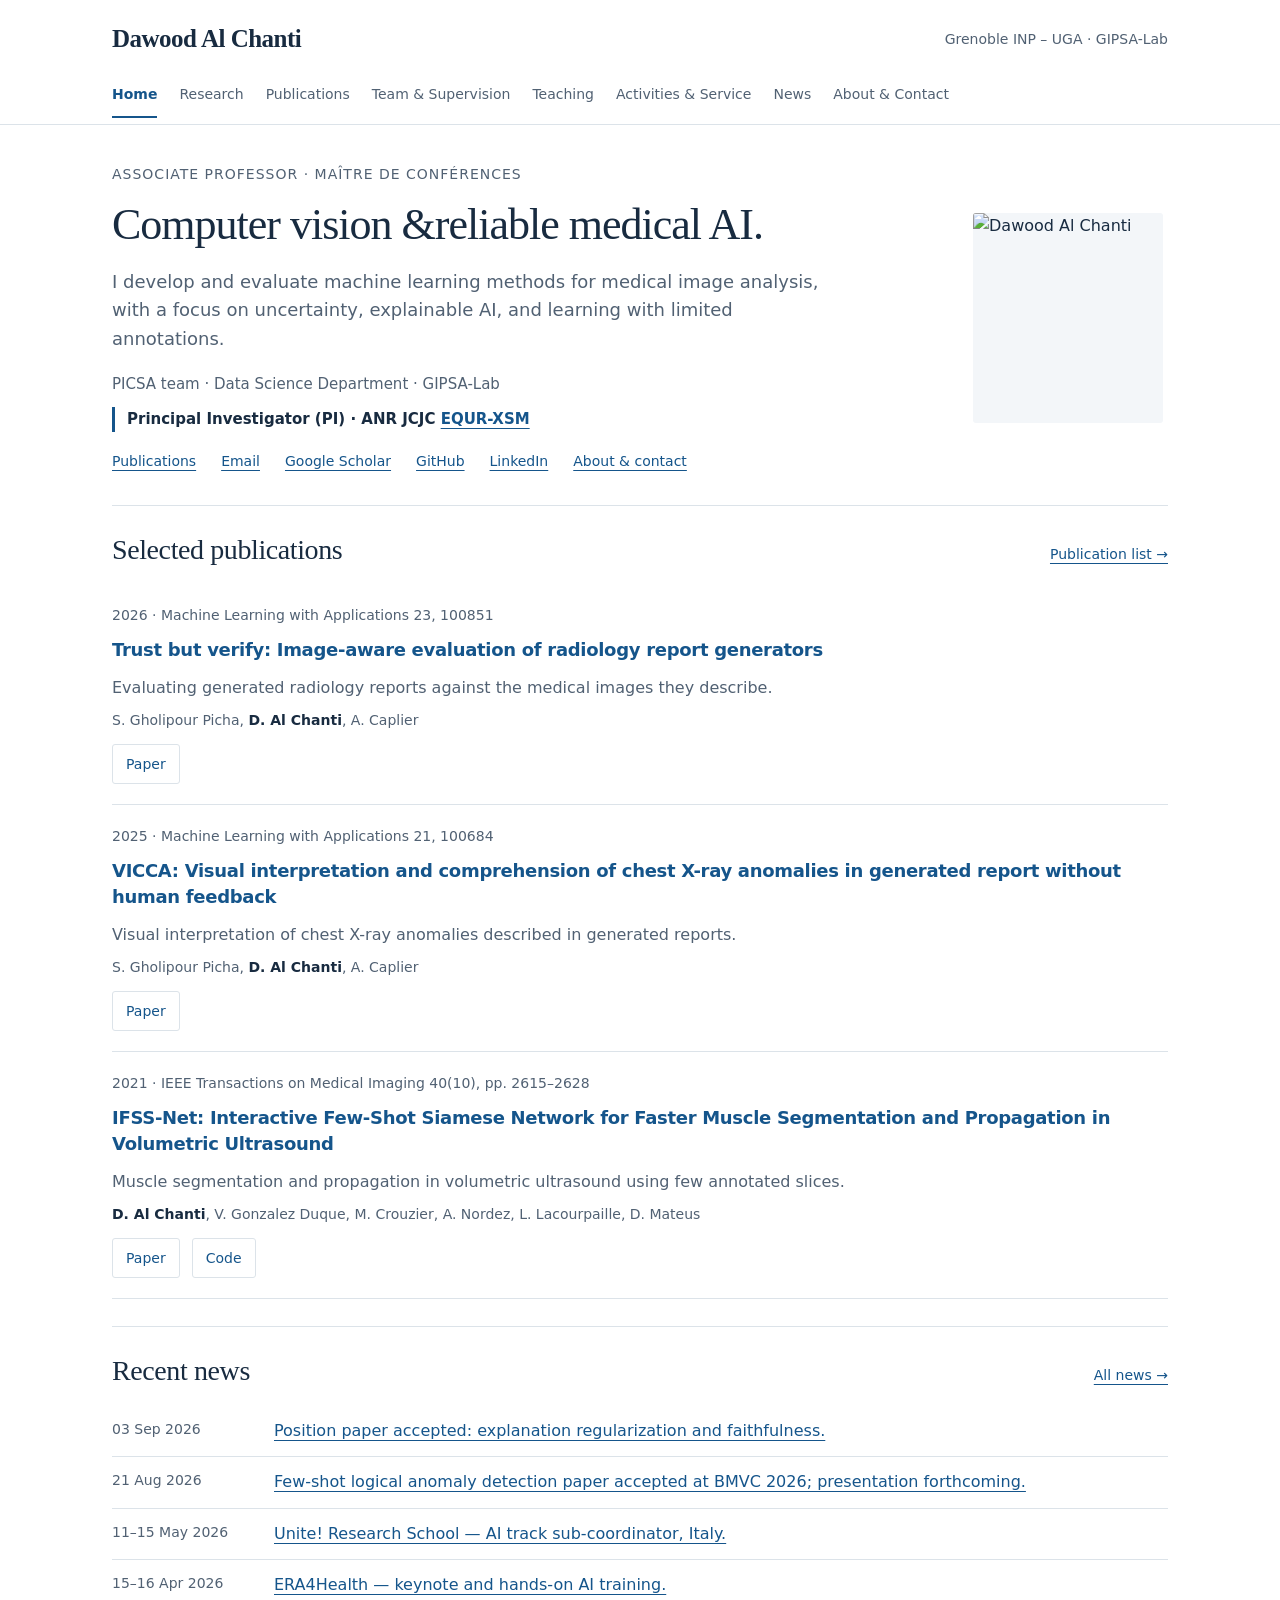
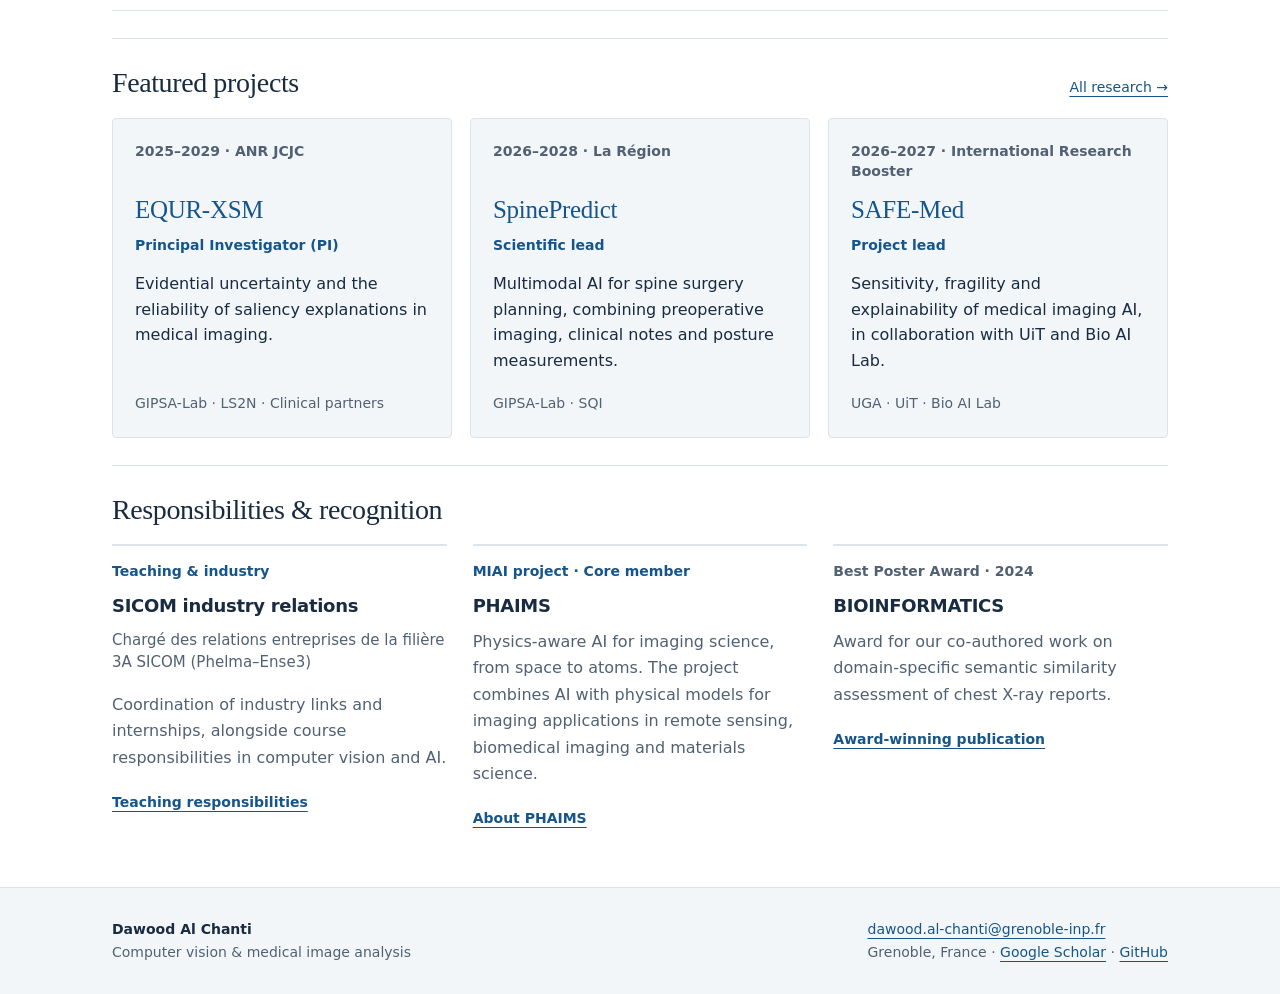
==== index.html @ a4d6b0e2 "Add LinkedIn profile link to homepage and About page" ====
<!doctype html>
<html lang="en"><head><meta charset="utf-8"><meta name="viewport" content="width=device-width,initial-scale=1"><title>Computer vision &amp; medical imaging | Dawood Al Chanti</title><meta name="description" content="Dawood Al Chanti, Associate Professor at Grenoble INP – Phelma and GIPSA-Lab. Research in medical imaging, uncertainty quantification and explainable AI."><meta name="theme-color" content="#122439"><link rel="stylesheet" href="assets/style.css?v=20260922-1"><script type="application/ld+json">{"@context": "https://schema.org", "@type": "Person", "name": "Dawood Al Chanti", "jobTitle": "Associate Professor", "affiliation": {"@type": "Organization", "name": "Grenoble INP \u2013 Phelma / GIPSA-Lab"}, "sameAs": ["https://scholar.google.fr/citations?user=osXo54QAAAAJ&hl=en", "https://github.com/DawoodChanti", "https://www.linkedin.com/in/dawood-a-1231b355"]}</script><link rel="canonical" href="https://dawoodchanti.github.io/"></head><body><a class="skip" href="#main">Skip to content</a><header><div class="wrap mast"><a class="brand" href="index.html">Dawood Al Chanti</a><span class="affiliation">Grenoble INP – UGA · GIPSA-Lab</span></div><nav class="wrap main-nav" aria-label="Main navigation"><a href="index.html" aria-current="page">Home</a><a href="research.html">Research</a><a href="publications.html">Publications</a><a href="people.html">Team &amp; Supervision</a><a href="teaching.html">Teaching</a><a href="service.html">Activities &amp; Service</a><a href="news.html">News</a><a href="about.html">About &amp; Contact</a></nav></header><main tabindex="-1" id="main" class="wrap"><section class="hero"><div><p class="eyebrow">Associate Professor · Maître de conférences</p><h1>Computer vision &amp;<br>reliable medical AI.</h1><p class="lead">I develop and evaluate machine learning methods for medical image analysis, with a focus on uncertainty, explainable AI, and learning with limited annotations.</p><p class="hero-affiliation">PICSA team · Data Science Department · GIPSA-Lab<br><strong>Principal Investigator (PI) · ANR JCJC <a href="https://dawoodchanti.github.io/anr-jcjc-equr-xsm/index.html">EQUR-XSM</a></strong></p><div class="links"><a href="publications.html">Publications</a><a href="mailto:dawood.al-chanti@grenoble-inp.fr">Email</a><a href="https://scholar.google.fr/citations?user=osXo54QAAAAJ&amp;hl=en">Google Scholar</a><a href="https://github.com/DawoodChanti">GitHub</a><a href="https://www.linkedin.com/in/dawood-a-1231b355">LinkedIn</a><a href="about.html">About &amp; contact</a></div></div><img class="portrait" src="assets/portrait.jpg" alt="Dawood Al Chanti" width="210" height="250"></section><section class="section" id="selected-publications"><div class="section-head"><h2>Selected publications</h2><a href="publications.html">Publication list →</a></div><article class="publication"><span class="pub-meta">2026 · Machine Learning with Applications 23, 100851</span><h3><a href="https://doi.org/10.1016/j.mlwa.2026.100851">Trust but verify: Image-aware evaluation of radiology report generators</a></h3><p class="contribution">Evaluating generated radiology reports against the medical images they describe.</p><p class="meta">S. Gholipour Picha, <strong>D. Al Chanti</strong>, A. Caplier</p><div class="pub-links"><a href="https://doi.org/10.1016/j.mlwa.2026.100851" aria-label="Read Trust but verify: Image-aware evaluation of radiology report generators">Paper</a></div></article><article class="publication"><span class="pub-meta">2025 · Machine Learning with Applications 21, 100684</span><h3><a href="https://doi.org/10.1016/j.mlwa.2025.100684">VICCA: Visual interpretation and comprehension of chest X-ray anomalies in generated report without human feedback</a></h3><p class="contribution">Visual interpretation of chest X-ray anomalies described in generated reports.</p><p class="meta">S. Gholipour Picha, <strong>D. Al Chanti</strong>, A. Caplier</p><div class="pub-links"><a href="https://doi.org/10.1016/j.mlwa.2025.100684" aria-label="Read VICCA: Visual interpretation and comprehension of chest X-ray anomalies in generated report without human feedback">Paper</a></div></article><article class="publication"><span class="pub-meta">2021 · IEEE Transactions on Medical Imaging 40(10), pp. 2615–2628</span><h3><a href="https://doi.org/10.1109/TMI.2021.3058303">IFSS-Net: Interactive Few-Shot Siamese Network for Faster Muscle Segmentation and Propagation in Volumetric Ultrasound</a></h3><p class="contribution">Muscle segmentation and propagation in volumetric ultrasound using few annotated slices.</p><p class="meta"><strong>D. Al Chanti</strong>, V. Gonzalez Duque, M. Crouzier, A. Nordez, L. Lacourpaille, D. Mateus</p><div class="pub-links"><a href="https://doi.org/10.1109/TMI.2021.3058303" aria-label="Read IFSS-Net: Interactive Few-Shot Siamese Network for Faster Muscle Segmentation and Propagation in Volumetric Ultrasound">Paper</a><a href="https://github.com/DawoodChanti/IFSS-Net">Code</a></div></article></section><section class="section" id="news"><div class="section-head"><h2>Recent news</h2><a href="news.html">All news →</a></div><article class="news-row"><time datetime="2026-09-03">03 Sep 2026</time><div><p><a href="news.html">Position paper accepted: explanation regularization and faithfulness.</a></p></div></article><article class="news-row"><time datetime="2026-08-21">21 Aug 2026</time><div><p><a href="news.html#bmvc-2026">Few-shot logical anomaly detection paper accepted at BMVC 2026; presentation forthcoming.</a></p></div></article><article class="news-row"><time datetime="2026-05-11">11–15 May 2026</time><div><p><a href="news.html">Unite! Research School — AI track sub-coordinator, Italy.</a></p></div></article><article class="news-row"><time datetime="2026-04-15">15–16 Apr 2026</time><div><p><a href="news.html">ERA4Health — keynote and hands-on AI training.</a></p></div></article></section><section class="section" id="projects"><div class="section-head"><h2>Featured projects</h2><a href="research.html">All research →</a></div><div class="grid"><article class="card"><span class="tag">2025–2029 · ANR JCJC</span><h3><a href="https://dawoodchanti.github.io/anr-jcjc-equr-xsm/index.html">EQUR-XSM</a></h3><span class="role-label">Principal Investigator (PI)</span><p>Evidential uncertainty and the reliability of saliency explanations in medical imaging.</p><div class="meta">GIPSA-Lab · LS2N · Clinical partners</div></article><article class="card"><span class="tag">2026–2028 · La Région</span><h3><a href="research.html#spinepredict">SpinePredict</a></h3><span class="role-label">Scientific lead</span><p>Multimodal AI for spine surgery planning, combining preoperative imaging, clinical notes and posture measurements.</p><div class="meta">GIPSA-Lab · SQI</div></article><article class="card"><span class="tag">2026–2027 · International Research Booster</span><h3><a href="research.html#safe-med">SAFE-Med</a></h3><span class="role-label">Project lead</span><p>Sensitivity, fragility and explainability of medical imaging AI, in collaboration with UiT and Bio AI Lab.</p><div class="meta">UGA · UiT · Bio AI Lab</div></article></div></section><section class="section" id="highlights"><div class="section-head"><h2>Responsibilities &amp; recognition</h2></div><div class="highlights"><article><span class="tag">Teaching &amp; industry</span><h3>SICOM industry relations</h3><p lang="fr">Chargé des relations entreprises de la filière 3A SICOM (Phelma–Ense3)</p><p>Coordination of industry links and internships, alongside course responsibilities in computer vision and AI.</p><a href="teaching.html#responsibilities">Teaching responsibilities</a></article><article><span class="tag">MIAI project · Core member</span><h3>PHAIMS</h3><p>Physics-aware AI for imaging science, from space to atoms. The project combines AI with physical models for imaging applications in remote sensing, biomedical imaging and materials science.</p><a href="research.html#phaims">About PHAIMS</a></article><article class="recognition"><span class="tag">Best Poster Award · 2024</span><h3>BIOINFORMATICS</h3><p>Award for our co-authored work on domain-specific semantic similarity assessment of chest X-ray reports.</p><a href="publications.html#year-2024">Award-winning publication</a></article></div></section></main><footer><div class="wrap footer-inner"><div><strong>Dawood Al Chanti</strong><br>Computer vision &amp; medical image analysis</div><div><a href="mailto:dawood.al-chanti@grenoble-inp.fr">dawood.al-chanti@grenoble-inp.fr</a><br>Grenoble, France · <a href="https://scholar.google.fr/citations?user=osXo54QAAAAJ&amp;hl=en">Google Scholar</a> · <a href="https://github.com/DawoodChanti">GitHub</a></div></div></footer></body></html>
---- assets/style.css ----
:root{--ink:#122439;--muted:#526276;--accent:#075eab;--line:#dce3eb;--paper:#fff;--wash:#f3f6fa}*{box-sizing:border-box}html{scroll-behavior:smooth}body{margin:0;background:var(--paper);color:var(--ink);font:17px/1.65 system-ui,-apple-system,BlinkMacSystemFont,'Segoe UI',sans-serif}a{color:var(--accent);text-underline-offset:4px}a:hover{color:#003968}a:focus-visible,summary:focus-visible{outline:3px solid #e7a72c;outline-offset:5px}.skip{position:absolute;left:1rem;top:-100px;background:#fff;padding:1rem;z-index:20}.skip:focus{top:0}.wrap{max-width:1160px;margin:auto;padding:0 32px}header{border-bottom:1px solid var(--line)}.mast{padding-top:23px;padding-bottom:18px;display:flex;align-items:center;justify-content:space-between;gap:20px}.brand{color:var(--ink);text-decoration:none;font-size:20px;font-weight:750;letter-spacing:-.5px}.affiliation{font-size:14px;color:var(--muted)}nav{display:flex;flex-wrap:wrap;gap:4px 25px;padding-bottom:14px}nav a{font-size:15px;color:var(--muted);text-decoration:none;padding:6px 0;border-bottom:2px solid transparent}nav a[aria-current=page]{color:var(--accent);border-color:var(--accent);font-weight:650}main{min-height:70vh}.hero{padding:62px 0 50px;display:grid;grid-template-columns:1fr 220px;gap:60px;align-items:center}.eyebrow{font-size:13px;letter-spacing:1.7px;text-transform:uppercase;color:var(--accent);font-weight:750;margin:0 0 13px}h1,h2,h3{line-height:1.2}h1{font-size:clamp(36px,5vw,58px);letter-spacing:-2px;margin:0 0 22px;font-weight:650}h2{font-size:29px;letter-spacing:-.7px;margin:0 0 24px}h3{font-size:21px;letter-spacing:-.3px;margin:0 0 12px}p{margin:0 0 18px}.lead{font-size:20px;line-height:1.6;max-width:760px;color:var(--muted)}.portrait{width:210px;height:250px;object-fit:cover;object-position:center;border-radius:3px;background:var(--wash)}.links{display:flex;flex-wrap:wrap;gap:12px 25px;margin-top:25px}.links a{font-size:15px;font-weight:650}.section{padding:40px 0;border-top:1px solid var(--line)}.section-head{display:flex;justify-content:space-between;align-items:baseline;gap:24px}.section-head>a{font-size:15px;white-space:nowrap}.grid{display:grid;grid-template-columns:repeat(3,minmax(0,1fr));gap:22px}.card{border:1px solid var(--line);border-top:3px solid var(--accent);padding:25px;background:var(--paper)}.card p{color:var(--muted);font-size:16px}.meta{color:var(--muted);font-size:14px}.tag{font-size:12px;text-transform:uppercase;letter-spacing:.7px;color:var(--accent);font-weight:700;display:block;margin-bottom:12px}.news-row{display:grid;grid-template-columns:140px 1fr;gap:25px;padding:20px 0;border-bottom:1px solid var(--line)}.news-row time{font-size:14px;color:var(--muted)}.news-row p{margin:0}.page-head{padding:50px 0 32px;max-width:830px}.page-head h1{font-size:46px}.publication{padding:23px 0;border-bottom:1px solid var(--line);max-width:900px}.publication h3{font-size:20px;line-height:1.4}.publication p{margin:8px 0}.pub-links{display:flex;gap:22px;font-size:14px}.two-col{display:grid;grid-template-columns:1.4fr 1fr;gap:50px}.stack article{padding:22px 0;border-bottom:1px solid var(--line)}.stack article p:last-child{margin:0}.list-clean{padding-left:20px}.list-clean li{margin:10px 0}details{border-bottom:1px solid var(--line);padding:19px 0}summary{cursor:pointer;font-size:20px;font-weight:650}details>div{padding-top:20px}.note{padding:18px 22px;background:var(--wash);border-left:3px solid var(--accent);font-size:15px}.course{display:grid;grid-template-columns:1fr 160px;gap:24px;border-bottom:1px solid var(--line);padding:22px 0}.course h3{font-size:19px}.course p{margin:0}.course .meta{text-align:right}.soft{background:var(--wash)}footer{margin-top:55px;padding:30px 0;background:var(--ink);color:#d4dfeb;font-size:14px}footer a{color:#fff}.footer-inner{display:flex;justify-content:space-between;gap:25px}.archive-label{margin-top:35px;color:var(--muted)}@media(max-width:760px){.wrap{padding:0 21px}.mast{align-items:flex-start;flex-direction:column;gap:2px;padding-top:18px}.hero{padding-top:35px;grid-template-columns:1fr;gap:22px}.hero .portrait{width:120px;height:145px;grid-row:1}.grid,.two-col{grid-template-columns:1fr}.hero h1{letter-spacing:-1.2px}.page-head h1{font-size:37px}.section-head{align-items:flex-start}.news-row{grid-template-columns:1fr;gap:5px}.course{grid-template-columns:1fr;gap:8px}.course .meta{text-align:left}.footer-inner{flex-direction:column}nav{gap:2px 18px}h2{font-size:26px}}@media(prefers-reduced-motion:reduce){html{scroll-behavior:auto}}@media print{nav,.skip,footer{display:none}body{font-size:11pt}.hero{padding:20px 0}a{color:inherit}.card{break-inside:avoid}}

/* Readability and content hierarchy review, September 2026. */
.hero{padding:36px 0 32px;gap:42px;grid-template-columns:minmax(0,1fr) 195px}
.hero h1{font-size:clamp(32px,3.6vw,46px);letter-spacing:-1.25px;line-height:1.13;margin-bottom:18px}
.hero .lead{font-size:19px;max-width:735px}.hero-affiliation{font-size:15px;color:var(--muted)}
.portrait{width:190px;height:210px;object-fit:cover}.hero .links{margin-top:18px}
.page-head{padding:36px 0 25px}.page-head h1{font-size:clamp(32px,4vw,42px);letter-spacing:-1px}
.section{padding:32px 0}.section-head{flex-wrap:wrap;gap:8px 20px}.section-head h2{margin-bottom:20px}
.main-nav a{min-height:44px;display:inline-flex;align-items:center}.main-nav{gap:0 24px;padding-bottom:6px}
.tag{font-size:14px;letter-spacing:.45px;line-height:1.45}.role-label{display:block;font-size:14px;color:var(--muted);font-weight:600;margin:-4px 0 14px}
.card{padding:22px}.card h3{font-size:23px}.card p{line-height:1.6}.card .meta{font-size:14px}
.highlights{display:grid;grid-template-columns:repeat(3,minmax(0,1fr));gap:26px}
.highlights article{padding:4px 0 4px 18px;border-left:3px solid var(--line)}.highlights h3{font-size:19px;line-height:1.3}
.highlights p{font-size:16px;color:var(--muted)}.highlights a{font-size:15px;font-weight:650}.highlights .recognition{border-color:#9a6200}.recognition .tag{color:#805000}
.pub-meta{display:block;font-size:14px;line-height:1.6;color:var(--muted);margin-bottom:10px}
.award-label,.status-label{display:inline-block;background:#eef4fb;color:#174f85;font-size:14px;line-height:1.5;padding:4px 9px;margin-bottom:12px}
.award-label{background:#fff4dd;color:#704700}.publication h3{font-size:20px;line-height:1.45}.publication{padding:21px 0}
.page-nav{display:flex;flex-wrap:wrap;gap:4px 20px;padding:12px 0 18px;align-items:center}
.page-nav span{font-size:14px;color:var(--muted)}.page-nav a{font-size:15px;min-height:40px;display:inline-flex;align-items:center}
.page-nav a:hover,.page-nav a:focus{border-bottom-color:var(--accent)}
.news-row{padding:17px 0;gap:22px}.news-row .tag{margin-bottom:6px}.news-row p{line-height:1.65}
section[id],article[id]{scroll-margin-top:24px}main:focus{outline:none}
.summary,summary{min-height:44px}details{padding:14px 0}summary{font-size:18px;padding:6px 0}
p,a,h1,h2,h3,li{overflow-wrap:break-word}.grid>*,.two-col>*,.hero>*,.highlights>*{min-width:0}
@media(max-width:850px){.highlights{grid-template-columns:1fr;gap:20px}.grid{gap:14px}.card{padding:17px}}
@media(max-width:760px){.hero{grid-template-columns:1fr 110px;gap:20px;padding-top:28px}.hero .portrait{width:110px;height:125px;grid-row:auto;align-self:start}.hero h1{font-size:32px}.hero .lead{font-size:18px}.grid,.two-col{grid-template-columns:1fr}.main-nav{gap:0 18px}.main-nav a{font-size:15px}.page-head{padding-top:28px}.section{padding:27px 0}.section-head>a{white-space:normal}.news-row{grid-template-columns:1fr;gap:5px}.card .tag{font-size:14px}.course{gap:8px}.portrait{width:150px;height:165px}.footer-inner a{overflow-wrap:anywhere}}
@media(max-width:450px){.hero{grid-template-columns:1fr}.hero .portrait{grid-row:1;width:95px;height:105px}.wrap{padding-left:18px;padding-right:18px}.hero h1{font-size:32px}.main-nav{gap:0 16px}.main-nav a{font-size:14px}.page-nav{gap:0 16px}.section-head h2{margin-bottom:14px}h2{font-size:25px}}

/* Consistent project alignment and compact academic activity headings. */
.card>.tag{min-height:2.9em}.pub-links{flex-wrap:wrap}.news-row h3{font-size:18px;line-height:1.4;margin:0 0 8px}.contribution{color:var(--muted);font-size:16px}.highlights [lang=fr]{font-size:15px;line-height:1.5} @media(max-width:760px){.card>.tag{min-height:0}}


/* Approved academic preview: light appearance, September 2026. */
:root{color-scheme:light;--ink:#182b40;--muted:#516173;--accent:#15558b;--line:#dce3e9;--paper:#fff;--wash:#f3f6f9}
body{font-size:16px;background:#fff;color:var(--ink)}
.wrap{max-width:1120px}.brand{font:600 25px/1.3 Georgia,serif;letter-spacing:-.5px}
h1,h2{font-family:Georgia,serif;font-weight:500}.hero h1{font-size:clamp(32px,4vw,44px);line-height:1.16;letter-spacing:-1px}.hero h1 br{display:none}
h2{font-size:28px;letter-spacing:-.4px}.hero .lead{font-size:18px}.eyebrow{color:var(--muted);font-size:14px;font-weight:500;letter-spacing:1px}
.hero-affiliation strong{display:inline-block;margin-top:10px;border-left:3px solid var(--accent);padding-left:12px;color:var(--ink)}
.hero{padding:38px 0 32px}.hero .links a{font-size:14px;font-weight:500}.main-nav a{font-size:14px}.main-nav{gap:0 22px}
.section{padding:27px 0}.section-head h2{margin-bottom:18px}.section-head>a{font-size:14px}
.grid{gap:18px}.card{background:var(--wash);border:1px solid var(--line);border-radius:4px;padding:22px;display:flex;flex-direction:column}
.card h3{font:500 25px/1.3 Georgia,serif}.card h3 a{text-decoration:none}.card h3 a:hover{text-decoration:underline}.card p{flex:1;color:var(--ink);font-size:16px}.card .tag{font-size:14px;text-transform:none;letter-spacing:0;color:var(--muted)}.card .role-label{color:var(--accent);font-size:14px}
.publication{max-width:none;padding:20px 0}.publication h3{font-size:18px}.publication h3 a{text-decoration:none}.publication h3 a:hover{text-decoration:underline}.publication .meta strong{color:var(--ink)}
.pub-links{gap:8px 12px;margin-top:12px}.pub-links a{display:inline-flex;align-items:center;min-height:40px;padding:4px 13px;border:1px solid var(--line);border-radius:3px;text-decoration:none}.pub-links a:hover{background:var(--wash);border-color:var(--accent)}
.highlights article{border-left:0;border-top:2px solid var(--line);padding:15px 0 0}.highlights .recognition{border-color:var(--line)}.recognition .tag{color:var(--muted)}.highlights .tag{font-size:14px;text-transform:none;letter-spacing:0}.highlights h3{font-size:18px}.highlights p{font-size:16px}.highlights a{font-size:14px}
#news .news-row{padding:12px 0;font-size:16px}.news-row time{font-size:14px}
footer{background:var(--wash);color:var(--muted);border-top:1px solid var(--line);margin-top:28px}footer a{color:var(--accent)}footer strong{color:var(--ink)}
@media(max-width:850px){.grid{grid-template-columns:1fr}.card>.tag{min-height:0}.highlights{gap:20px}}
@media(max-width:760px){.hero h1{font-size:32px}.hero .lead{font-size:17px}.main-nav{gap:0 18px}.section{padding:24px 0}.card{padding:20px}h2{font-size:26px}}
@media print{body{font-size:11pt}.card{background:white}.pub-links a{border:none;padding:0}}
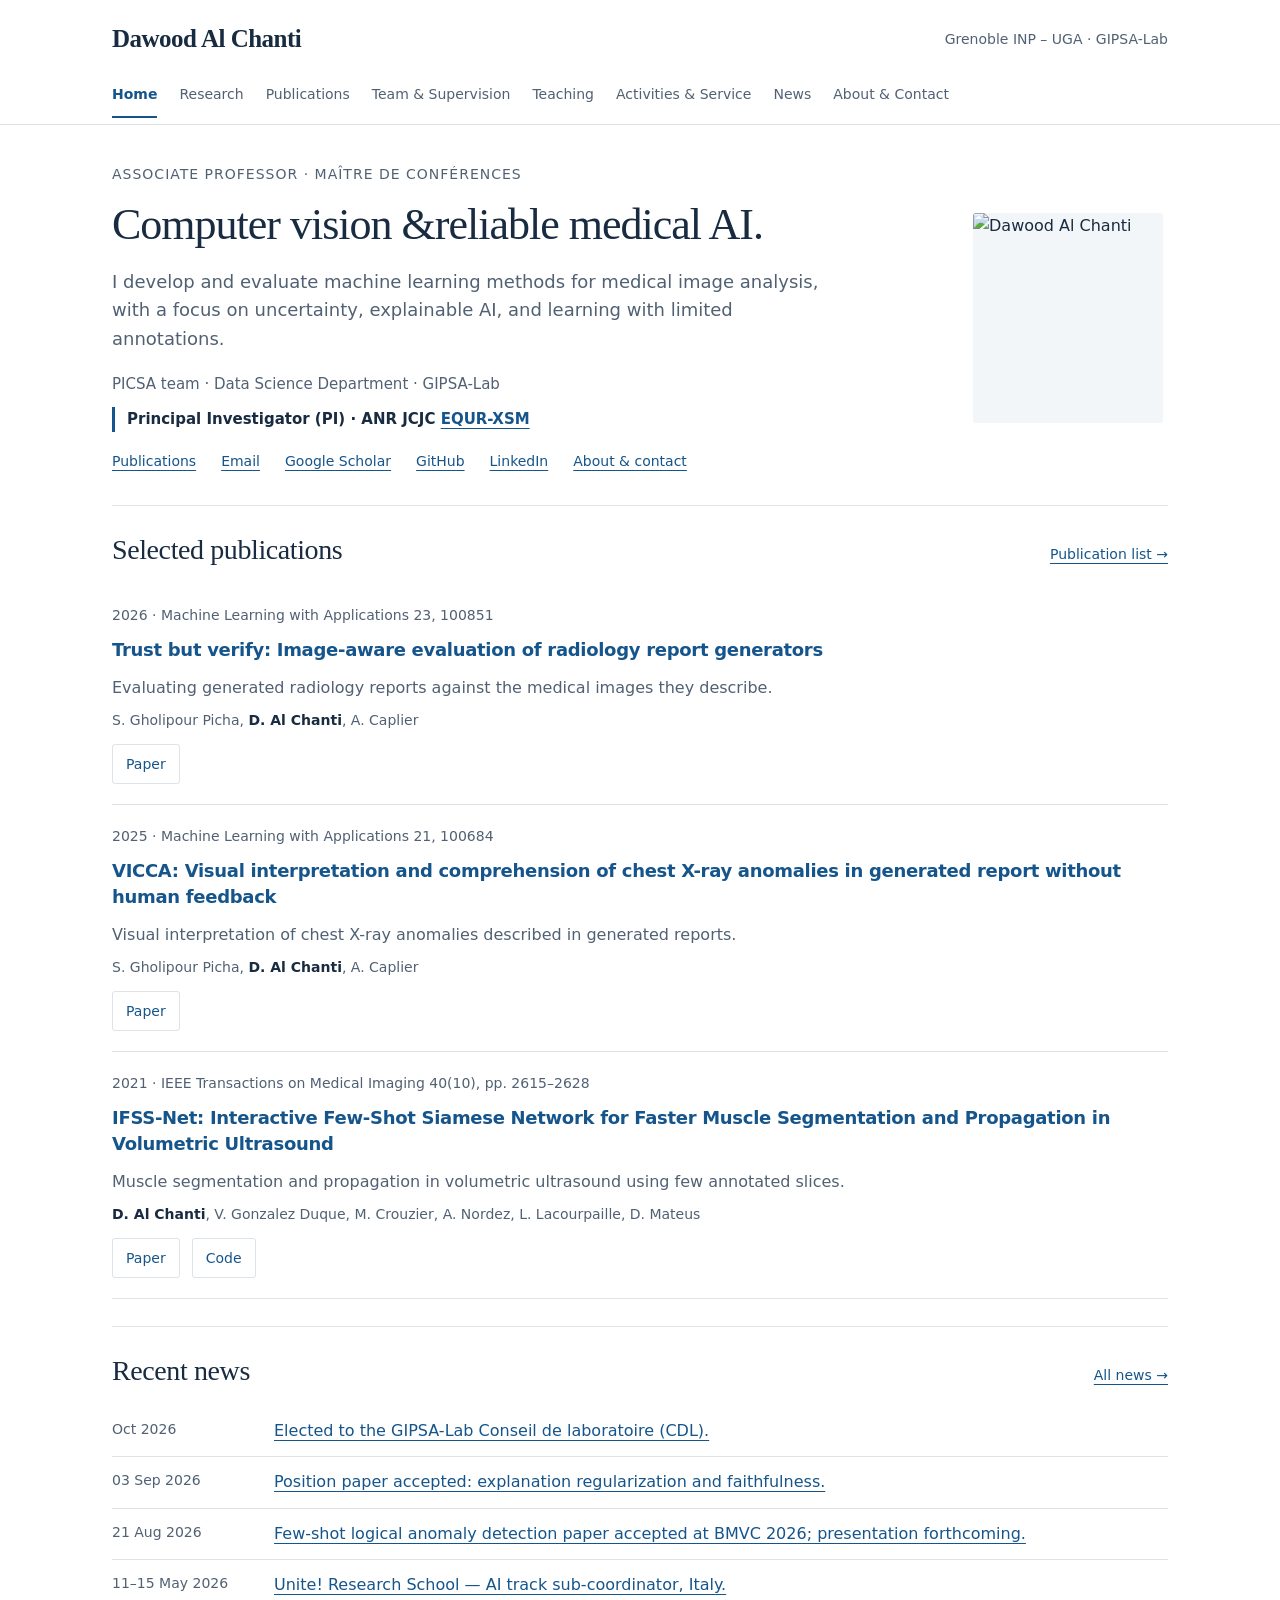
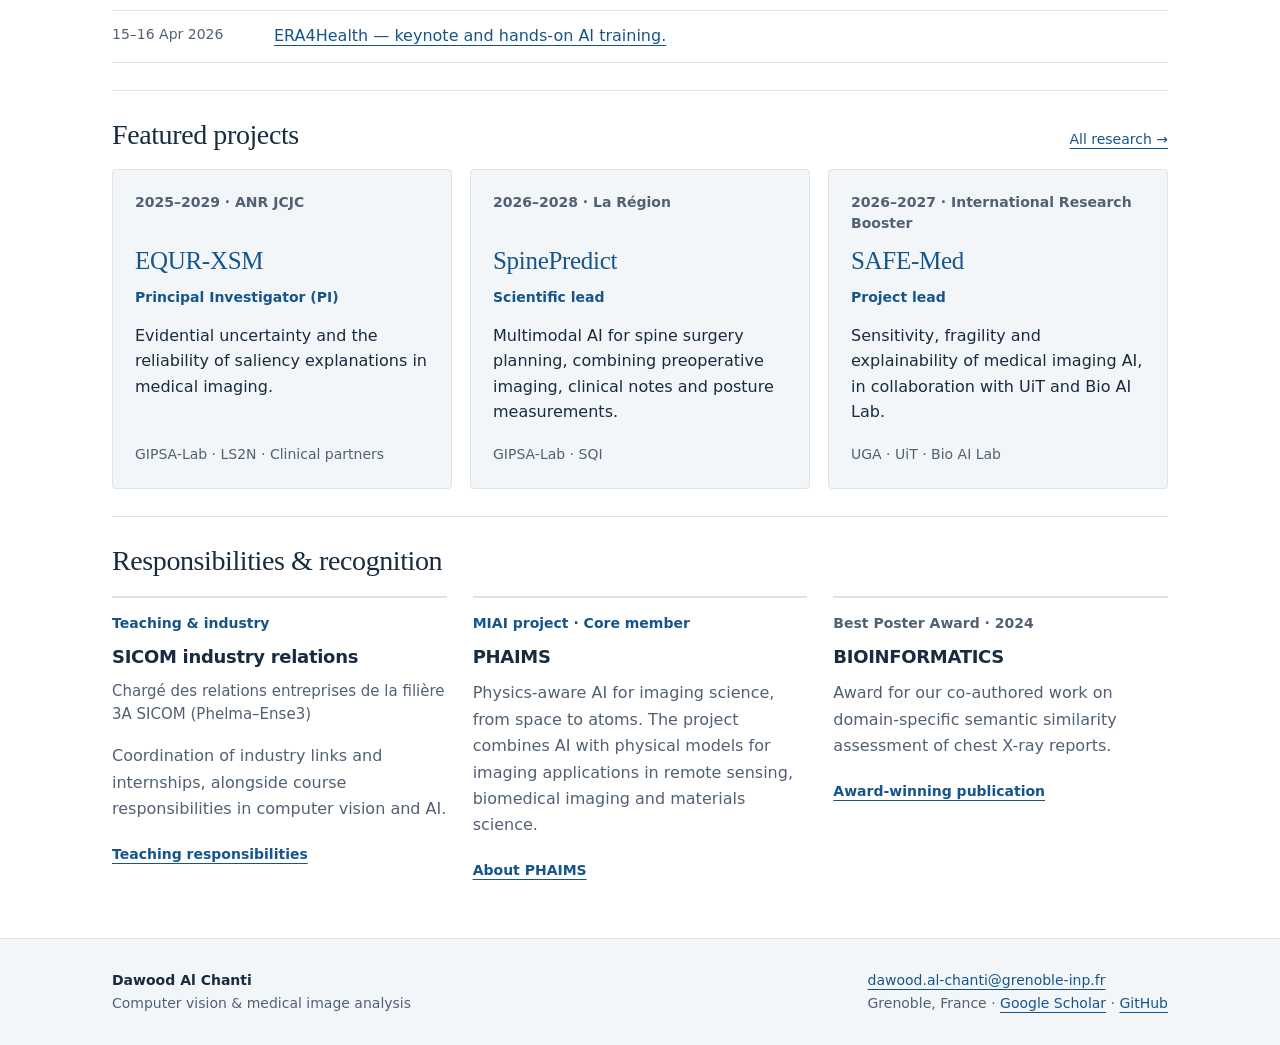
==== commit d1c6d4cc: "Add GIPSA-Lab laboratory council role to index.html" ====
--- a/index.html
+++ b/index.html
@@ -1,2 +1,2 @@
 <!doctype html>
-<html lang="en"><head><meta charset="utf-8"><meta name="viewport" content="width=device-width,initial-scale=1"><title>Computer vision &amp; medical imaging | Dawood Al Chanti</title><meta name="description" content="Dawood Al Chanti, Associate Professor at Grenoble INP – Phelma and GIPSA-Lab. Research in medical imaging, uncertainty quantification and explainable AI."><meta name="theme-color" content="#122439"><link rel="stylesheet" href="assets/style.css?v=20260922-1"><script type="application/ld+json">{"@context": "https://schema.org", "@type": "Person", "name": "Dawood Al Chanti", "jobTitle": "Associate Professor", "affiliation": {"@type": "Organization", "name": "Grenoble INP \u2013 Phelma / GIPSA-Lab"}, "sameAs": ["https://scholar.google.fr/citations?user=osXo54QAAAAJ&hl=en", "https://github.com/DawoodChanti", "https://www.linkedin.com/in/dawood-a-1231b355"]}</script><link rel="canonical" href="https://dawoodchanti.github.io/"></head><body><a class="skip" href="#main">Skip to content</a><header><div class="wrap mast"><a class="brand" href="index.html">Dawood Al Chanti</a><span class="affiliation">Grenoble INP – UGA · GIPSA-Lab</span></div><nav class="wrap main-nav" aria-label="Main navigation"><a href="index.html" aria-current="page">Home</a><a href="research.html">Research</a><a href="publications.html">Publications</a><a href="people.html">Team &amp; Supervision</a><a href="teaching.html">Teaching</a><a href="service.html">Activities &amp; Service</a><a href="news.html">News</a><a href="about.html">About &amp; Contact</a></nav></header><main tabindex="-1" id="main" class="wrap"><section class="hero"><div><p class="eyebrow">Associate Professor · Maître de conférences</p><h1>Computer vision &amp;<br>reliable medical AI.</h1><p class="lead">I develop and evaluate machine learning methods for medical image analysis, with a focus on uncertainty, explainable AI, and learning with limited annotations.</p><p class="hero-affiliation">PICSA team · Data Science Department · GIPSA-Lab<br><strong>Principal Investigator (PI) · ANR JCJC <a href="https://dawoodchanti.github.io/anr-jcjc-equr-xsm/index.html">EQUR-XSM</a></strong></p><div class="links"><a href="publications.html">Publications</a><a href="mailto:dawood.al-chanti@grenoble-inp.fr">Email</a><a href="https://scholar.google.fr/citations?user=osXo54QAAAAJ&amp;hl=en">Google Scholar</a><a href="https://github.com/DawoodChanti">GitHub</a><a href="https://www.linkedin.com/in/dawood-a-1231b355">LinkedIn</a><a href="about.html">About &amp; contact</a></div></div><img class="portrait" src="assets/portrait.jpg" alt="Dawood Al Chanti" width="210" height="250"></section><section class="section" id="selected-publications"><div class="section-head"><h2>Selected publications</h2><a href="publications.html">Publication list →</a></div><article class="publication"><span class="pub-meta">2026 · Machine Learning with Applications 23, 100851</span><h3><a href="https://doi.org/10.1016/j.mlwa.2026.100851">Trust but verify: Image-aware evaluation of radiology report generators</a></h3><p class="contribution">Evaluating generated radiology reports against the medical images they describe.</p><p class="meta">S. Gholipour Picha, <strong>D. Al Chanti</strong>, A. Caplier</p><div class="pub-links"><a href="https://doi.org/10.1016/j.mlwa.2026.100851" aria-label="Read Trust but verify: Image-aware evaluation of radiology report generators">Paper</a></div></article><article class="publication"><span class="pub-meta">2025 · Machine Learning with Applications 21, 100684</span><h3><a href="https://doi.org/10.1016/j.mlwa.2025.100684">VICCA: Visual interpretation and comprehension of chest X-ray anomalies in generated report without human feedback</a></h3><p class="contribution">Visual interpretation of chest X-ray anomalies described in generated reports.</p><p class="meta">S. Gholipour Picha, <strong>D. Al Chanti</strong>, A. Caplier</p><div class="pub-links"><a href="https://doi.org/10.1016/j.mlwa.2025.100684" aria-label="Read VICCA: Visual interpretation and comprehension of chest X-ray anomalies in generated report without human feedback">Paper</a></div></article><article class="publication"><span class="pub-meta">2021 · IEEE Transactions on Medical Imaging 40(10), pp. 2615–2628</span><h3><a href="https://doi.org/10.1109/TMI.2021.3058303">IFSS-Net: Interactive Few-Shot Siamese Network for Faster Muscle Segmentation and Propagation in Volumetric Ultrasound</a></h3><p class="contribution">Muscle segmentation and propagation in volumetric ultrasound using few annotated slices.</p><p class="meta"><strong>D. Al Chanti</strong>, V. Gonzalez Duque, M. Crouzier, A. Nordez, L. Lacourpaille, D. Mateus</p><div class="pub-links"><a href="https://doi.org/10.1109/TMI.2021.3058303" aria-label="Read IFSS-Net: Interactive Few-Shot Siamese Network for Faster Muscle Segmentation and Propagation in Volumetric Ultrasound">Paper</a><a href="https://github.com/DawoodChanti/IFSS-Net">Code</a></div></article></section><section class="section" id="news"><div class="section-head"><h2>Recent news</h2><a href="news.html">All news →</a></div><article class="news-row"><time datetime="2026-09-03">03 Sep 2026</time><div><p><a href="news.html">Position paper accepted: explanation regularization and faithfulness.</a></p></div></article><article class="news-row"><time datetime="2026-08-21">21 Aug 2026</time><div><p><a href="news.html#bmvc-2026">Few-shot logical anomaly detection paper accepted at BMVC 2026; presentation forthcoming.</a></p></div></article><article class="news-row"><time datetime="2026-05-11">11–15 May 2026</time><div><p><a href="news.html">Unite! Research School — AI track sub-coordinator, Italy.</a></p></div></article><article class="news-row"><time datetime="2026-04-15">15–16 Apr 2026</time><div><p><a href="news.html">ERA4Health — keynote and hands-on AI training.</a></p></div></article></section><section class="section" id="projects"><div class="section-head"><h2>Featured projects</h2><a href="research.html">All research →</a></div><div class="grid"><article class="card"><span class="tag">2025–2029 · ANR JCJC</span><h3><a href="https://dawoodchanti.github.io/anr-jcjc-equr-xsm/index.html">EQUR-XSM</a></h3><span class="role-label">Principal Investigator (PI)</span><p>Evidential uncertainty and the reliability of saliency explanations in medical imaging.</p><div class="meta">GIPSA-Lab · LS2N · Clinical partners</div></article><article class="card"><span class="tag">2026–2028 · La Région</span><h3><a href="research.html#spinepredict">SpinePredict</a></h3><span class="role-label">Scientific lead</span><p>Multimodal AI for spine surgery planning, combining preoperative imaging, clinical notes and posture measurements.</p><div class="meta">GIPSA-Lab · SQI</div></article><article class="card"><span class="tag">2026–2027 · International Research Booster</span><h3><a href="research.html#safe-med">SAFE-Med</a></h3><span class="role-label">Project lead</span><p>Sensitivity, fragility and explainability of medical imaging AI, in collaboration with UiT and Bio AI Lab.</p><div class="meta">UGA · UiT · Bio AI Lab</div></article></div></section><section class="section" id="highlights"><div class="section-head"><h2>Responsibilities &amp; recognition</h2></div><div class="highlights"><article><span class="tag">Teaching &amp; industry</span><h3>SICOM industry relations</h3><p lang="fr">Chargé des relations entreprises de la filière 3A SICOM (Phelma–Ense3)</p><p>Coordination of industry links and internships, alongside course responsibilities in computer vision and AI.</p><a href="teaching.html#responsibilities">Teaching responsibilities</a></article><article><span class="tag">MIAI project · Core member</span><h3>PHAIMS</h3><p>Physics-aware AI for imaging science, from space to atoms. The project combines AI with physical models for imaging applications in remote sensing, biomedical imaging and materials science.</p><a href="research.html#phaims">About PHAIMS</a></article><article class="recognition"><span class="tag">Best Poster Award · 2024</span><h3>BIOINFORMATICS</h3><p>Award for our co-authored work on domain-specific semantic similarity assessment of chest X-ray reports.</p><a href="publications.html#year-2024">Award-winning publication</a></article></div></section></main><footer><div class="wrap footer-inner"><div><strong>Dawood Al Chanti</strong><br>Computer vision &amp; medical image analysis</div><div><a href="mailto:dawood.al-chanti@grenoble-inp.fr">dawood.al-chanti@grenoble-inp.fr</a><br>Grenoble, France · <a href="https://scholar.google.fr/citations?user=osXo54QAAAAJ&amp;hl=en">Google Scholar</a> · <a href="https://github.com/DawoodChanti">GitHub</a></div></div></footer></body></html>+<html lang="en"><head><meta charset="utf-8"><meta name="viewport" content="width=device-width,initial-scale=1"><title>Computer vision &amp; medical imaging | Dawood Al Chanti</title><meta name="description" content="Dawood Al Chanti, Associate Professor at Grenoble INP – Phelma and GIPSA-Lab. Research in medical imaging, uncertainty quantification and explainable AI."><meta name="theme-color" content="#122439"><link rel="stylesheet" href="assets/style.css?v=20260922-1"><script type="application/ld+json">{"@context": "https://schema.org", "@type": "Person", "name": "Dawood Al Chanti", "jobTitle": "Associate Professor", "affiliation": {"@type": "Organization", "name": "Grenoble INP \u2013 Phelma / GIPSA-Lab"}, "sameAs": ["https://scholar.google.fr/citations?user=osXo54QAAAAJ&hl=en", "https://github.com/DawoodChanti", "https://www.linkedin.com/in/dawood-a-1231b355"]}</script><link rel="canonical" href="https://dawoodchanti.github.io/"></head><body><a class="skip" href="#main">Skip to content</a><header><div class="wrap mast"><a class="brand" href="index.html">Dawood Al Chanti</a><span class="affiliation">Grenoble INP – UGA · GIPSA-Lab</span></div><nav class="wrap main-nav" aria-label="Main navigation"><a href="index.html" aria-current="page">Home</a><a href="research.html">Research</a><a href="publications.html">Publications</a><a href="people.html">Team &amp; Supervision</a><a href="teaching.html">Teaching</a><a href="service.html">Activities &amp; Service</a><a href="news.html">News</a><a href="about.html">About &amp; Contact</a></nav></header><main tabindex="-1" id="main" class="wrap"><section class="hero"><div><p class="eyebrow">Associate Professor · Maître de conférences</p><h1>Computer vision &amp;<br>reliable medical AI.</h1><p class="lead">I develop and evaluate machine learning methods for medical image analysis, with a focus on uncertainty, explainable AI, and learning with limited annotations.</p><p class="hero-affiliation">PICSA team · Data Science Department · GIPSA-Lab<br><strong>Principal Investigator (PI) · ANR JCJC <a href="https://dawoodchanti.github.io/anr-jcjc-equr-xsm/index.html">EQUR-XSM</a></strong></p><div class="links"><a href="publications.html">Publications</a><a href="mailto:dawood.al-chanti@grenoble-inp.fr">Email</a><a href="https://scholar.google.fr/citations?user=osXo54QAAAAJ&amp;hl=en">Google Scholar</a><a href="https://github.com/DawoodChanti">GitHub</a><a href="https://www.linkedin.com/in/dawood-a-1231b355">LinkedIn</a><a href="about.html">About &amp; contact</a></div></div><img class="portrait" src="assets/portrait.jpg" alt="Dawood Al Chanti" width="210" height="250"></section><section class="section" id="selected-publications"><div class="section-head"><h2>Selected publications</h2><a href="publications.html">Publication list →</a></div><article class="publication"><span class="pub-meta">2026 · Machine Learning with Applications 23, 100851</span><h3><a href="https://doi.org/10.1016/j.mlwa.2026.100851">Trust but verify: Image-aware evaluation of radiology report generators</a></h3><p class="contribution">Evaluating generated radiology reports against the medical images they describe.</p><p class="meta">S. Gholipour Picha, <strong>D. Al Chanti</strong>, A. Caplier</p><div class="pub-links"><a href="https://doi.org/10.1016/j.mlwa.2026.100851" aria-label="Read Trust but verify: Image-aware evaluation of radiology report generators">Paper</a></div></article><article class="publication"><span class="pub-meta">2025 · Machine Learning with Applications 21, 100684</span><h3><a href="https://doi.org/10.1016/j.mlwa.2025.100684">VICCA: Visual interpretation and comprehension of chest X-ray anomalies in generated report without human feedback</a></h3><p class="contribution">Visual interpretation of chest X-ray anomalies described in generated reports.</p><p class="meta">S. Gholipour Picha, <strong>D. Al Chanti</strong>, A. Caplier</p><div class="pub-links"><a href="https://doi.org/10.1016/j.mlwa.2025.100684" aria-label="Read VICCA: Visual interpretation and comprehension of chest X-ray anomalies in generated report without human feedback">Paper</a></div></article><article class="publication"><span class="pub-meta">2021 · IEEE Transactions on Medical Imaging 40(10), pp. 2615–2628</span><h3><a href="https://doi.org/10.1109/TMI.2021.3058303">IFSS-Net: Interactive Few-Shot Siamese Network for Faster Muscle Segmentation and Propagation in Volumetric Ultrasound</a></h3><p class="contribution">Muscle segmentation and propagation in volumetric ultrasound using few annotated slices.</p><p class="meta"><strong>D. Al Chanti</strong>, V. Gonzalez Duque, M. Crouzier, A. Nordez, L. Lacourpaille, D. Mateus</p><div class="pub-links"><a href="https://doi.org/10.1109/TMI.2021.3058303" aria-label="Read IFSS-Net: Interactive Few-Shot Siamese Network for Faster Muscle Segmentation and Propagation in Volumetric Ultrasound">Paper</a><a href="https://github.com/DawoodChanti/IFSS-Net">Code</a></div></article></section><section class="section" id="news"><div class="section-head"><h2>Recent news</h2><a href="news.html">All news →</a></div><article class="news-row"><time datetime="2026-10">Oct 2026</time><div><p><a href="news.html#cdl-2026">Elected to the GIPSA-Lab Conseil de laboratoire (CDL).</a></p></div></article><article class="news-row"><time datetime="2026-09-03">03 Sep 2026</time><div><p><a href="news.html">Position paper accepted: explanation regularization and faithfulness.</a></p></div></article><article class="news-row"><time datetime="2026-08-21">21 Aug 2026</time><div><p><a href="news.html#bmvc-2026">Few-shot logical anomaly detection paper accepted at BMVC 2026; presentation forthcoming.</a></p></div></article><article class="news-row"><time datetime="2026-05-11">11–15 May 2026</time><div><p><a href="news.html">Unite! Research School — AI track sub-coordinator, Italy.</a></p></div></article><article class="news-row"><time datetime="2026-04-15">15–16 Apr 2026</time><div><p><a href="news.html">ERA4Health — keynote and hands-on AI training.</a></p></div></article></section><section class="section" id="projects"><div class="section-head"><h2>Featured projects</h2><a href="research.html">All research →</a></div><div class="grid"><article class="card"><span class="tag">2025–2029 · ANR JCJC</span><h3><a href="https://dawoodchanti.github.io/anr-jcjc-equr-xsm/index.html">EQUR-XSM</a></h3><span class="role-label">Principal Investigator (PI)</span><p>Evidential uncertainty and the reliability of saliency explanations in medical imaging.</p><div class="meta">GIPSA-Lab · LS2N · Clinical partners</div></article><article class="card"><span class="tag">2026–2028 · La Région</span><h3><a href="research.html#spinepredict">SpinePredict</a></h3><span class="role-label">Scientific lead</span><p>Multimodal AI for spine surgery planning, combining preoperative imaging, clinical notes and posture measurements.</p><div class="meta">GIPSA-Lab · SQI</div></article><article class="card"><span class="tag">2026–2027 · International Research Booster</span><h3><a href="research.html#safe-med">SAFE-Med</a></h3><span class="role-label">Project lead</span><p>Sensitivity, fragility and explainability of medical imaging AI, in collaboration with UiT and Bio AI Lab.</p><div class="meta">UGA · UiT · Bio AI Lab</div></article></div></section><section class="section" id="highlights"><div class="section-head"><h2>Responsibilities &amp; recognition</h2></div><div class="highlights"><article><span class="tag">Teaching &amp; industry</span><h3>SICOM industry relations</h3><p lang="fr">Chargé des relations entreprises de la filière 3A SICOM (Phelma–Ense3)</p><p>Coordination of industry links and internships, alongside course responsibilities in computer vision and AI.</p><a href="teaching.html#responsibilities">Teaching responsibilities</a></article><article><span class="tag">MIAI project · Core member</span><h3>PHAIMS</h3><p>Physics-aware AI for imaging science, from space to atoms. The project combines AI with physical models for imaging applications in remote sensing, biomedical imaging and materials science.</p><a href="research.html#phaims">About PHAIMS</a></article><article class="recognition"><span class="tag">Best Poster Award · 2024</span><h3>BIOINFORMATICS</h3><p>Award for our co-authored work on domain-specific semantic similarity assessment of chest X-ray reports.</p><a href="publications.html#year-2024">Award-winning publication</a></article></div></section></main><footer><div class="wrap footer-inner"><div><strong>Dawood Al Chanti</strong><br>Computer vision &amp; medical image analysis</div><div><a href="mailto:dawood.al-chanti@grenoble-inp.fr">dawood.al-chanti@grenoble-inp.fr</a><br>Grenoble, France · <a href="https://scholar.google.fr/citations?user=osXo54QAAAAJ&amp;hl=en">Google Scholar</a> · <a href="https://github.com/DawoodChanti">GitHub</a></div></div></footer></body></html>
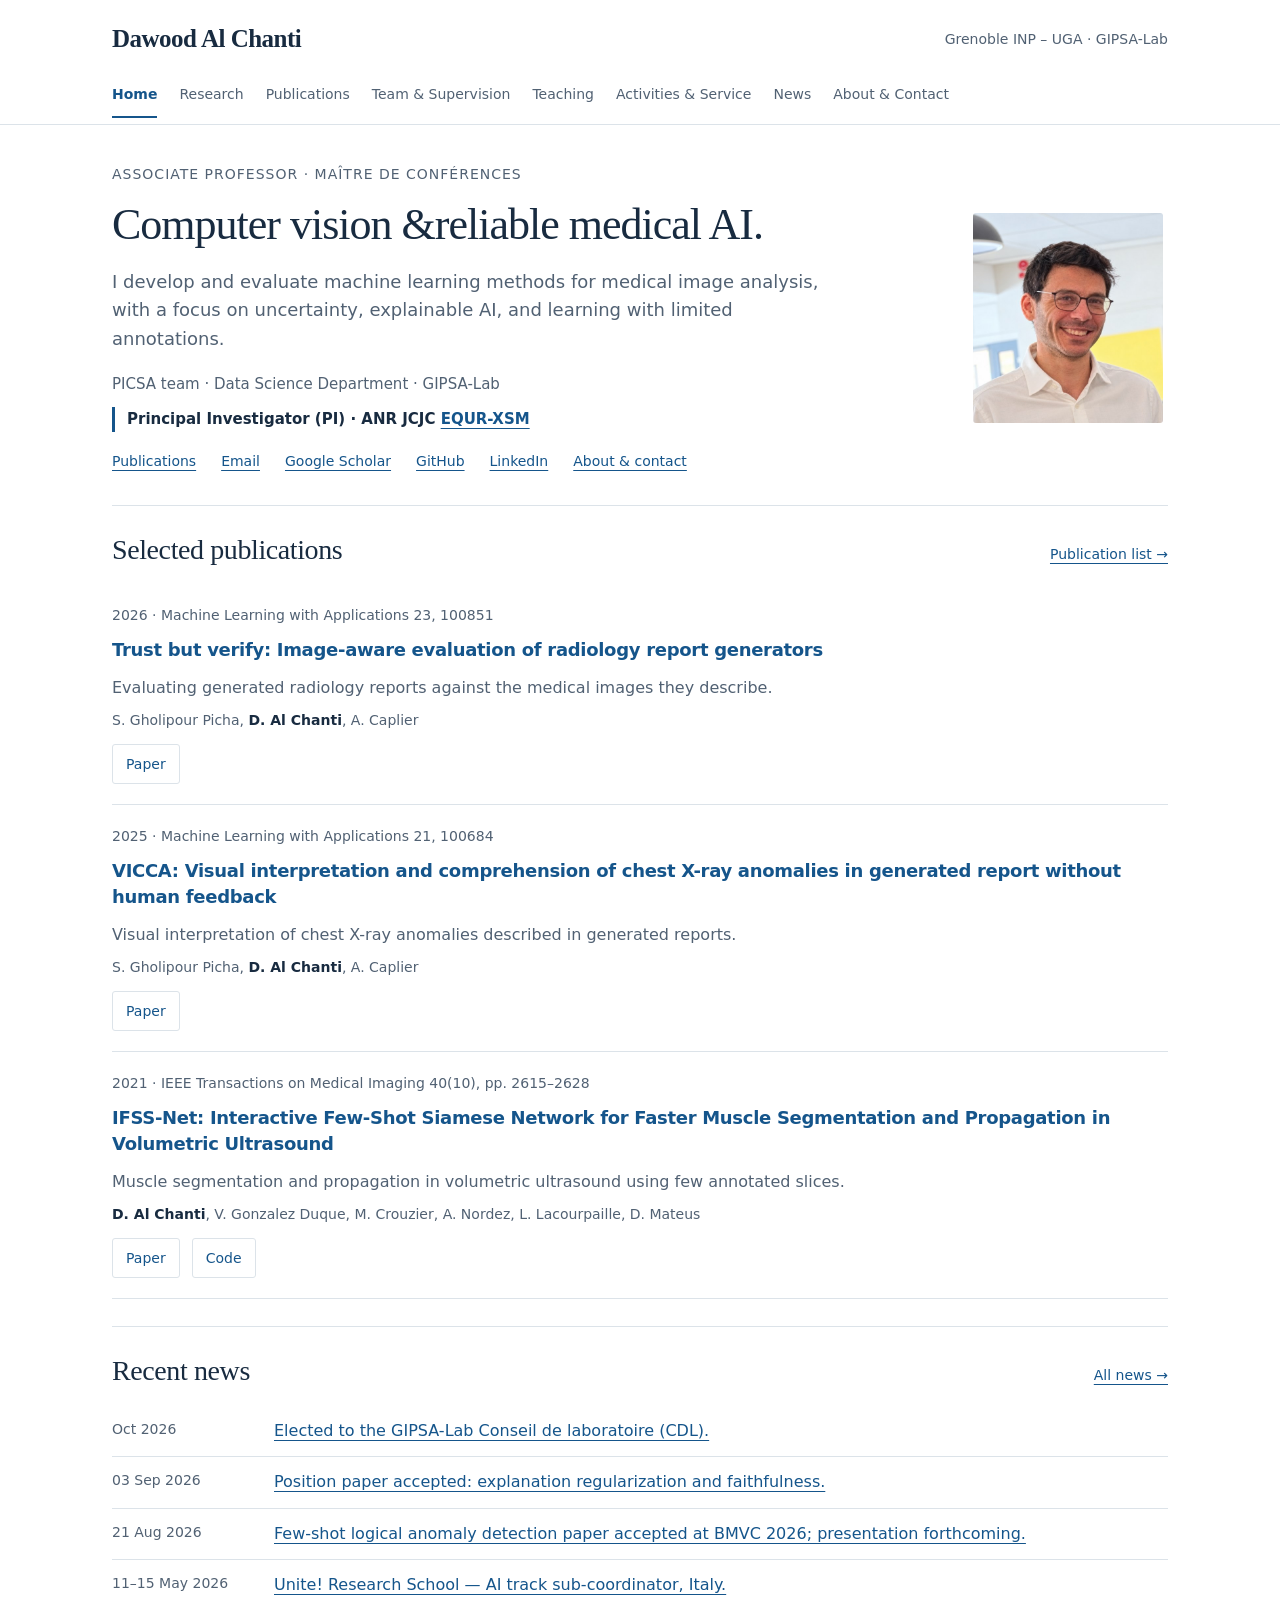
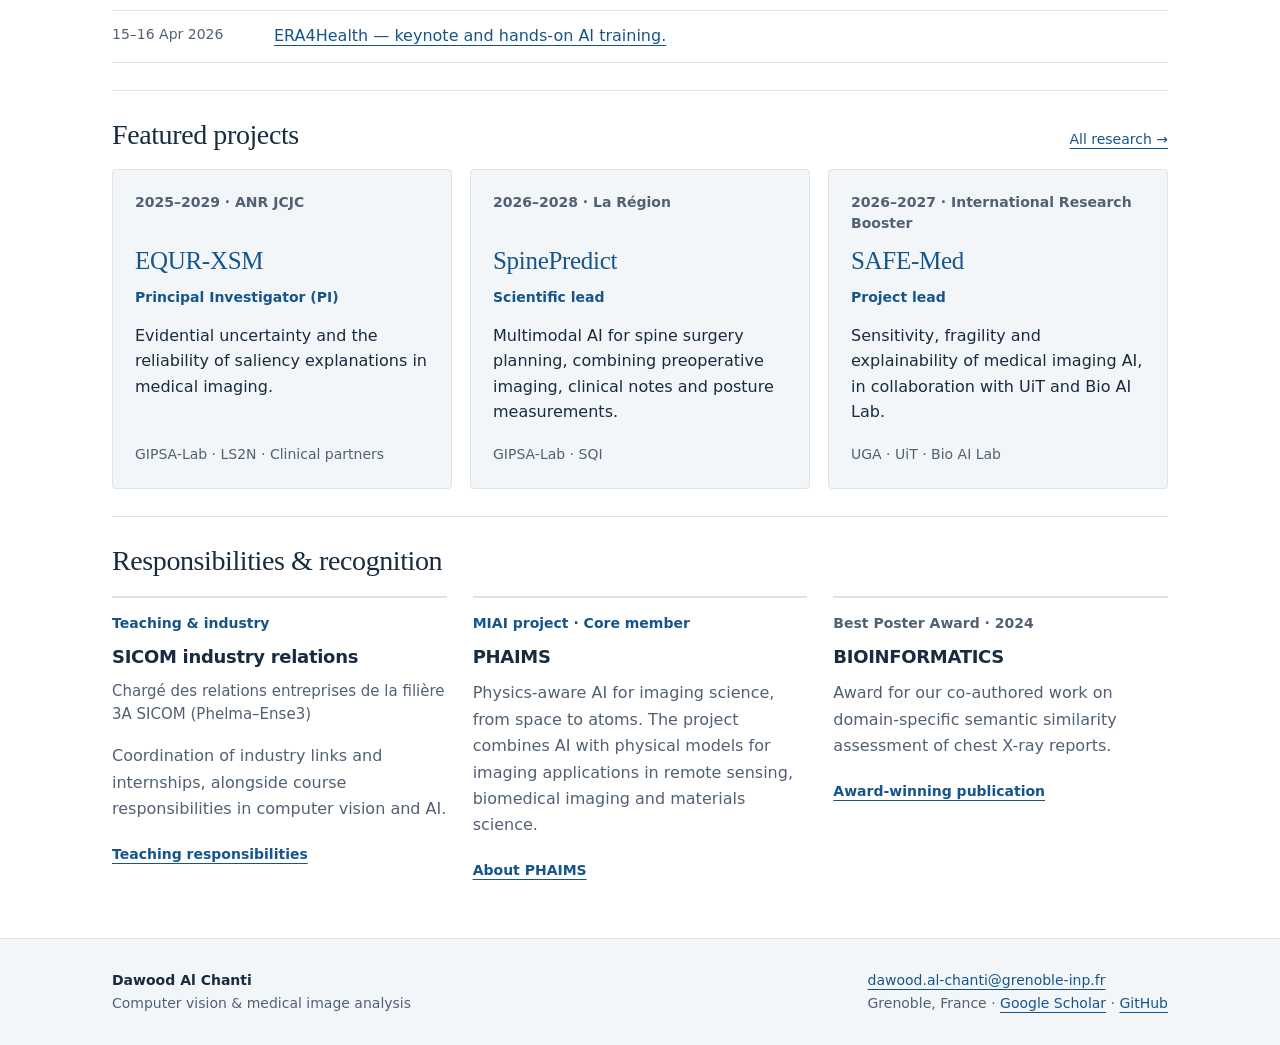
==== commit e6ca466c: "Use enhanced portrait on personal website" ====
--- a/index.html
+++ b/index.html
@@ -1,2 +1,2 @@
 <!doctype html>
-<html lang="en"><head><meta charset="utf-8"><meta name="viewport" content="width=device-width,initial-scale=1"><title>Computer vision &amp; medical imaging | Dawood Al Chanti</title><meta name="description" content="Dawood Al Chanti, Associate Professor at Grenoble INP – Phelma and GIPSA-Lab. Research in medical imaging, uncertainty quantification and explainable AI."><meta name="theme-color" content="#122439"><link rel="stylesheet" href="assets/style.css?v=20260922-1"><script type="application/ld+json">{"@context": "https://schema.org", "@type": "Person", "name": "Dawood Al Chanti", "jobTitle": "Associate Professor", "affiliation": {"@type": "Organization", "name": "Grenoble INP \u2013 Phelma / GIPSA-Lab"}, "sameAs": ["https://scholar.google.fr/citations?user=osXo54QAAAAJ&hl=en", "https://github.com/DawoodChanti", "https://www.linkedin.com/in/dawood-a-1231b355"]}</script><link rel="canonical" href="https://dawoodchanti.github.io/"></head><body><a class="skip" href="#main">Skip to content</a><header><div class="wrap mast"><a class="brand" href="index.html">Dawood Al Chanti</a><span class="affiliation">Grenoble INP – UGA · GIPSA-Lab</span></div><nav class="wrap main-nav" aria-label="Main navigation"><a href="index.html" aria-current="page">Home</a><a href="research.html">Research</a><a href="publications.html">Publications</a><a href="people.html">Team &amp; Supervision</a><a href="teaching.html">Teaching</a><a href="service.html">Activities &amp; Service</a><a href="news.html">News</a><a href="about.html">About &amp; Contact</a></nav></header><main tabindex="-1" id="main" class="wrap"><section class="hero"><div><p class="eyebrow">Associate Professor · Maître de conférences</p><h1>Computer vision &amp;<br>reliable medical AI.</h1><p class="lead">I develop and evaluate machine learning methods for medical image analysis, with a focus on uncertainty, explainable AI, and learning with limited annotations.</p><p class="hero-affiliation">PICSA team · Data Science Department · GIPSA-Lab<br><strong>Principal Investigator (PI) · ANR JCJC <a href="https://dawoodchanti.github.io/anr-jcjc-equr-xsm/index.html">EQUR-XSM</a></strong></p><div class="links"><a href="publications.html">Publications</a><a href="mailto:dawood.al-chanti@grenoble-inp.fr">Email</a><a href="https://scholar.google.fr/citations?user=osXo54QAAAAJ&amp;hl=en">Google Scholar</a><a href="https://github.com/DawoodChanti">GitHub</a><a href="https://www.linkedin.com/in/dawood-a-1231b355">LinkedIn</a><a href="about.html">About &amp; contact</a></div></div><img class="portrait" src="assets/portrait.jpg" alt="Dawood Al Chanti" width="210" height="250"></section><section class="section" id="selected-publications"><div class="section-head"><h2>Selected publications</h2><a href="publications.html">Publication list →</a></div><article class="publication"><span class="pub-meta">2026 · Machine Learning with Applications 23, 100851</span><h3><a href="https://doi.org/10.1016/j.mlwa.2026.100851">Trust but verify: Image-aware evaluation of radiology report generators</a></h3><p class="contribution">Evaluating generated radiology reports against the medical images they describe.</p><p class="meta">S. Gholipour Picha, <strong>D. Al Chanti</strong>, A. Caplier</p><div class="pub-links"><a href="https://doi.org/10.1016/j.mlwa.2026.100851" aria-label="Read Trust but verify: Image-aware evaluation of radiology report generators">Paper</a></div></article><article class="publication"><span class="pub-meta">2025 · Machine Learning with Applications 21, 100684</span><h3><a href="https://doi.org/10.1016/j.mlwa.2025.100684">VICCA: Visual interpretation and comprehension of chest X-ray anomalies in generated report without human feedback</a></h3><p class="contribution">Visual interpretation of chest X-ray anomalies described in generated reports.</p><p class="meta">S. Gholipour Picha, <strong>D. Al Chanti</strong>, A. Caplier</p><div class="pub-links"><a href="https://doi.org/10.1016/j.mlwa.2025.100684" aria-label="Read VICCA: Visual interpretation and comprehension of chest X-ray anomalies in generated report without human feedback">Paper</a></div></article><article class="publication"><span class="pub-meta">2021 · IEEE Transactions on Medical Imaging 40(10), pp. 2615–2628</span><h3><a href="https://doi.org/10.1109/TMI.2021.3058303">IFSS-Net: Interactive Few-Shot Siamese Network for Faster Muscle Segmentation and Propagation in Volumetric Ultrasound</a></h3><p class="contribution">Muscle segmentation and propagation in volumetric ultrasound using few annotated slices.</p><p class="meta"><strong>D. Al Chanti</strong>, V. Gonzalez Duque, M. Crouzier, A. Nordez, L. Lacourpaille, D. Mateus</p><div class="pub-links"><a href="https://doi.org/10.1109/TMI.2021.3058303" aria-label="Read IFSS-Net: Interactive Few-Shot Siamese Network for Faster Muscle Segmentation and Propagation in Volumetric Ultrasound">Paper</a><a href="https://github.com/DawoodChanti/IFSS-Net">Code</a></div></article></section><section class="section" id="news"><div class="section-head"><h2>Recent news</h2><a href="news.html">All news →</a></div><article class="news-row"><time datetime="2026-10">Oct 2026</time><div><p><a href="news.html#cdl-2026">Elected to the GIPSA-Lab Conseil de laboratoire (CDL).</a></p></div></article><article class="news-row"><time datetime="2026-09-03">03 Sep 2026</time><div><p><a href="news.html">Position paper accepted: explanation regularization and faithfulness.</a></p></div></article><article class="news-row"><time datetime="2026-08-21">21 Aug 2026</time><div><p><a href="news.html#bmvc-2026">Few-shot logical anomaly detection paper accepted at BMVC 2026; presentation forthcoming.</a></p></div></article><article class="news-row"><time datetime="2026-05-11">11–15 May 2026</time><div><p><a href="news.html">Unite! Research School — AI track sub-coordinator, Italy.</a></p></div></article><article class="news-row"><time datetime="2026-04-15">15–16 Apr 2026</time><div><p><a href="news.html">ERA4Health — keynote and hands-on AI training.</a></p></div></article></section><section class="section" id="projects"><div class="section-head"><h2>Featured projects</h2><a href="research.html">All research →</a></div><div class="grid"><article class="card"><span class="tag">2025–2029 · ANR JCJC</span><h3><a href="https://dawoodchanti.github.io/anr-jcjc-equr-xsm/index.html">EQUR-XSM</a></h3><span class="role-label">Principal Investigator (PI)</span><p>Evidential uncertainty and the reliability of saliency explanations in medical imaging.</p><div class="meta">GIPSA-Lab · LS2N · Clinical partners</div></article><article class="card"><span class="tag">2026–2028 · La Région</span><h3><a href="research.html#spinepredict">SpinePredict</a></h3><span class="role-label">Scientific lead</span><p>Multimodal AI for spine surgery planning, combining preoperative imaging, clinical notes and posture measurements.</p><div class="meta">GIPSA-Lab · SQI</div></article><article class="card"><span class="tag">2026–2027 · International Research Booster</span><h3><a href="research.html#safe-med">SAFE-Med</a></h3><span class="role-label">Project lead</span><p>Sensitivity, fragility and explainability of medical imaging AI, in collaboration with UiT and Bio AI Lab.</p><div class="meta">UGA · UiT · Bio AI Lab</div></article></div></section><section class="section" id="highlights"><div class="section-head"><h2>Responsibilities &amp; recognition</h2></div><div class="highlights"><article><span class="tag">Teaching &amp; industry</span><h3>SICOM industry relations</h3><p lang="fr">Chargé des relations entreprises de la filière 3A SICOM (Phelma–Ense3)</p><p>Coordination of industry links and internships, alongside course responsibilities in computer vision and AI.</p><a href="teaching.html#responsibilities">Teaching responsibilities</a></article><article><span class="tag">MIAI project · Core member</span><h3>PHAIMS</h3><p>Physics-aware AI for imaging science, from space to atoms. The project combines AI with physical models for imaging applications in remote sensing, biomedical imaging and materials science.</p><a href="research.html#phaims">About PHAIMS</a></article><article class="recognition"><span class="tag">Best Poster Award · 2024</span><h3>BIOINFORMATICS</h3><p>Award for our co-authored work on domain-specific semantic similarity assessment of chest X-ray reports.</p><a href="publications.html#year-2024">Award-winning publication</a></article></div></section></main><footer><div class="wrap footer-inner"><div><strong>Dawood Al Chanti</strong><br>Computer vision &amp; medical image analysis</div><div><a href="mailto:dawood.al-chanti@grenoble-inp.fr">dawood.al-chanti@grenoble-inp.fr</a><br>Grenoble, France · <a href="https://scholar.google.fr/citations?user=osXo54QAAAAJ&amp;hl=en">Google Scholar</a> · <a href="https://github.com/DawoodChanti">GitHub</a></div></div></footer></body></html>+<html lang="en"><head><meta charset="utf-8"><meta name="viewport" content="width=device-width,initial-scale=1"><title>Computer vision &amp; medical imaging | Dawood Al Chanti</title><meta name="description" content="Dawood Al Chanti, Associate Professor at Grenoble INP – Phelma and GIPSA-Lab. Research in medical imaging, uncertainty quantification and explainable AI."><meta name="theme-color" content="#122439"><link rel="stylesheet" href="assets/style.css?v=20260922-1"><script type="application/ld+json">{"@context": "https://schema.org", "@type": "Person", "name": "Dawood Al Chanti", "jobTitle": "Associate Professor", "affiliation": {"@type": "Organization", "name": "Grenoble INP \u2013 Phelma / GIPSA-Lab"}, "sameAs": ["https://scholar.google.fr/citations?user=osXo54QAAAAJ&hl=en", "https://github.com/DawoodChanti", "https://www.linkedin.com/in/dawood-a-1231b355"]}</script><link rel="canonical" href="https://dawoodchanti.github.io/"></head><body><a class="skip" href="#main">Skip to content</a><header><div class="wrap mast"><a class="brand" href="index.html">Dawood Al Chanti</a><span class="affiliation">Grenoble INP – UGA · GIPSA-Lab</span></div><nav class="wrap main-nav" aria-label="Main navigation"><a href="index.html" aria-current="page">Home</a><a href="research.html">Research</a><a href="publications.html">Publications</a><a href="people.html">Team &amp; Supervision</a><a href="teaching.html">Teaching</a><a href="service.html">Activities &amp; Service</a><a href="news.html">News</a><a href="about.html">About &amp; Contact</a></nav></header><main tabindex="-1" id="main" class="wrap"><section class="hero"><div><p class="eyebrow">Associate Professor · Maître de conférences</p><h1>Computer vision &amp;<br>reliable medical AI.</h1><p class="lead">I develop and evaluate machine learning methods for medical image analysis, with a focus on uncertainty, explainable AI, and learning with limited annotations.</p><p class="hero-affiliation">PICSA team · Data Science Department · GIPSA-Lab<br><strong>Principal Investigator (PI) · ANR JCJC <a href="https://dawoodchanti.github.io/anr-jcjc-equr-xsm/index.html">EQUR-XSM</a></strong></p><div class="links"><a href="publications.html">Publications</a><a href="mailto:dawood.al-chanti@grenoble-inp.fr">Email</a><a href="https://scholar.google.fr/citations?user=osXo54QAAAAJ&amp;hl=en">Google Scholar</a><a href="https://github.com/DawoodChanti">GitHub</a><a href="https://www.linkedin.com/in/dawood-a-1231b355">LinkedIn</a><a href="about.html">About &amp; contact</a></div></div><img class="portrait" src="assets/portrait.jpg?v=20261020" alt="Dawood Al Chanti" width="210" height="250"></section><section class="section" id="selected-publications"><div class="section-head"><h2>Selected publications</h2><a href="publications.html">Publication list →</a></div><article class="publication"><span class="pub-meta">2026 · Machine Learning with Applications 23, 100851</span><h3><a href="https://doi.org/10.1016/j.mlwa.2026.100851">Trust but verify: Image-aware evaluation of radiology report generators</a></h3><p class="contribution">Evaluating generated radiology reports against the medical images they describe.</p><p class="meta">S. Gholipour Picha, <strong>D. Al Chanti</strong>, A. Caplier</p><div class="pub-links"><a href="https://doi.org/10.1016/j.mlwa.2026.100851" aria-label="Read Trust but verify: Image-aware evaluation of radiology report generators">Paper</a></div></article><article class="publication"><span class="pub-meta">2025 · Machine Learning with Applications 21, 100684</span><h3><a href="https://doi.org/10.1016/j.mlwa.2025.100684">VICCA: Visual interpretation and comprehension of chest X-ray anomalies in generated report without human feedback</a></h3><p class="contribution">Visual interpretation of chest X-ray anomalies described in generated reports.</p><p class="meta">S. Gholipour Picha, <strong>D. Al Chanti</strong>, A. Caplier</p><div class="pub-links"><a href="https://doi.org/10.1016/j.mlwa.2025.100684" aria-label="Read VICCA: Visual interpretation and comprehension of chest X-ray anomalies in generated report without human feedback">Paper</a></div></article><article class="publication"><span class="pub-meta">2021 · IEEE Transactions on Medical Imaging 40(10), pp. 2615–2628</span><h3><a href="https://doi.org/10.1109/TMI.2021.3058303">IFSS-Net: Interactive Few-Shot Siamese Network for Faster Muscle Segmentation and Propagation in Volumetric Ultrasound</a></h3><p class="contribution">Muscle segmentation and propagation in volumetric ultrasound using few annotated slices.</p><p class="meta"><strong>D. Al Chanti</strong>, V. Gonzalez Duque, M. Crouzier, A. Nordez, L. Lacourpaille, D. Mateus</p><div class="pub-links"><a href="https://doi.org/10.1109/TMI.2021.3058303" aria-label="Read IFSS-Net: Interactive Few-Shot Siamese Network for Faster Muscle Segmentation and Propagation in Volumetric Ultrasound">Paper</a><a href="https://github.com/DawoodChanti/IFSS-Net">Code</a></div></article></section><section class="section" id="news"><div class="section-head"><h2>Recent news</h2><a href="news.html">All news →</a></div><article class="news-row"><time datetime="2026-10">Oct 2026</time><div><p><a href="news.html#cdl-2026">Elected to the GIPSA-Lab Conseil de laboratoire (CDL).</a></p></div></article><article class="news-row"><time datetime="2026-09-03">03 Sep 2026</time><div><p><a href="news.html">Position paper accepted: explanation regularization and faithfulness.</a></p></div></article><article class="news-row"><time datetime="2026-08-21">21 Aug 2026</time><div><p><a href="news.html#bmvc-2026">Few-shot logical anomaly detection paper accepted at BMVC 2026; presentation forthcoming.</a></p></div></article><article class="news-row"><time datetime="2026-05-11">11–15 May 2026</time><div><p><a href="news.html">Unite! Research School — AI track sub-coordinator, Italy.</a></p></div></article><article class="news-row"><time datetime="2026-04-15">15–16 Apr 2026</time><div><p><a href="news.html">ERA4Health — keynote and hands-on AI training.</a></p></div></article></section><section class="section" id="projects"><div class="section-head"><h2>Featured projects</h2><a href="research.html">All research →</a></div><div class="grid"><article class="card"><span class="tag">2025–2029 · ANR JCJC</span><h3><a href="https://dawoodchanti.github.io/anr-jcjc-equr-xsm/index.html">EQUR-XSM</a></h3><span class="role-label">Principal Investigator (PI)</span><p>Evidential uncertainty and the reliability of saliency explanations in medical imaging.</p><div class="meta">GIPSA-Lab · LS2N · Clinical partners</div></article><article class="card"><span class="tag">2026–2028 · La Région</span><h3><a href="research.html#spinepredict">SpinePredict</a></h3><span class="role-label">Scientific lead</span><p>Multimodal AI for spine surgery planning, combining preoperative imaging, clinical notes and posture measurements.</p><div class="meta">GIPSA-Lab · SQI</div></article><article class="card"><span class="tag">2026–2027 · International Research Booster</span><h3><a href="research.html#safe-med">SAFE-Med</a></h3><span class="role-label">Project lead</span><p>Sensitivity, fragility and explainability of medical imaging AI, in collaboration with UiT and Bio AI Lab.</p><div class="meta">UGA · UiT · Bio AI Lab</div></article></div></section><section class="section" id="highlights"><div class="section-head"><h2>Responsibilities &amp; recognition</h2></div><div class="highlights"><article><span class="tag">Teaching &amp; industry</span><h3>SICOM industry relations</h3><p lang="fr">Chargé des relations entreprises de la filière 3A SICOM (Phelma–Ense3)</p><p>Coordination of industry links and internships, alongside course responsibilities in computer vision and AI.</p><a href="teaching.html#responsibilities">Teaching responsibilities</a></article><article><span class="tag">MIAI project · Core member</span><h3>PHAIMS</h3><p>Physics-aware AI for imaging science, from space to atoms. The project combines AI with physical models for imaging applications in remote sensing, biomedical imaging and materials science.</p><a href="research.html#phaims">About PHAIMS</a></article><article class="recognition"><span class="tag">Best Poster Award · 2024</span><h3>BIOINFORMATICS</h3><p>Award for our co-authored work on domain-specific semantic similarity assessment of chest X-ray reports.</p><a href="publications.html#year-2024">Award-winning publication</a></article></div></section></main><footer><div class="wrap footer-inner"><div><strong>Dawood Al Chanti</strong><br>Computer vision &amp; medical image analysis</div><div><a href="mailto:dawood.al-chanti@grenoble-inp.fr">dawood.al-chanti@grenoble-inp.fr</a><br>Grenoble, France · <a href="https://scholar.google.fr/citations?user=osXo54QAAAAJ&amp;hl=en">Google Scholar</a> · <a href="https://github.com/DawoodChanti">GitHub</a></div></div></footer></body></html>
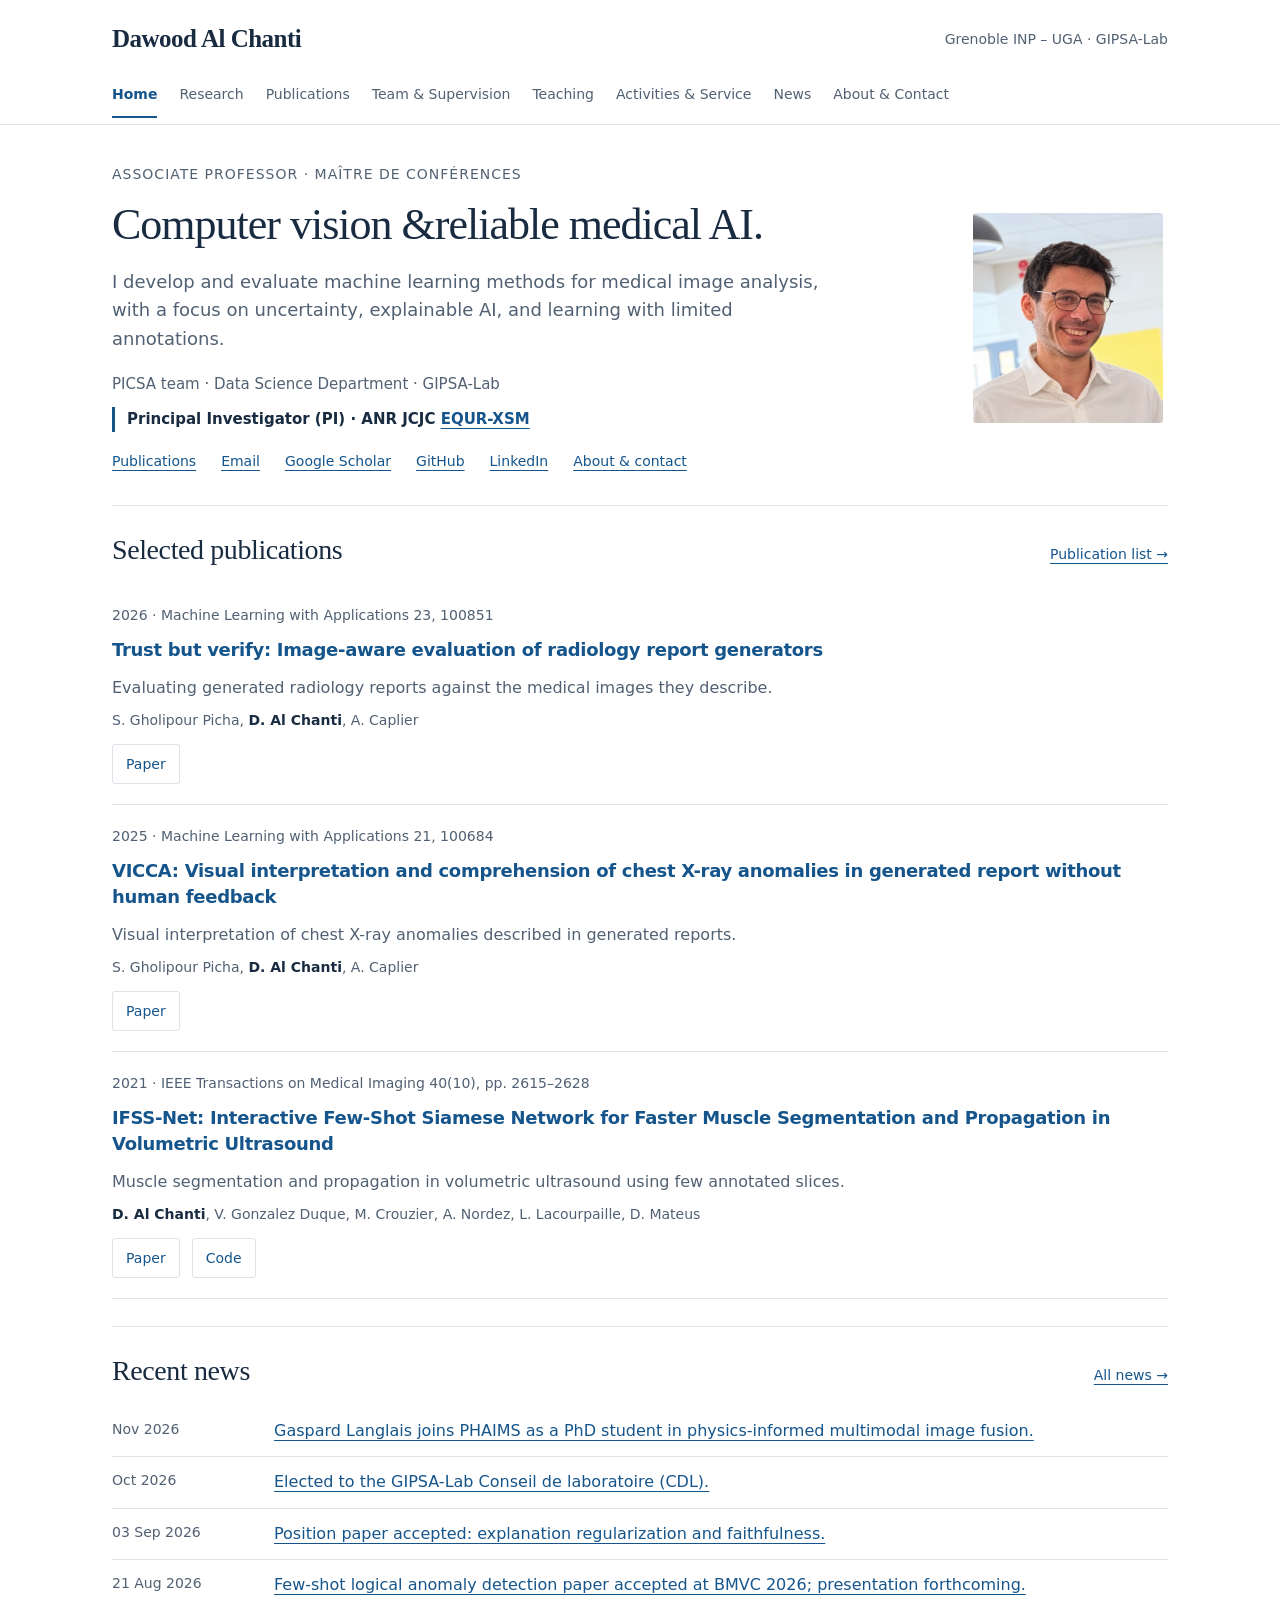
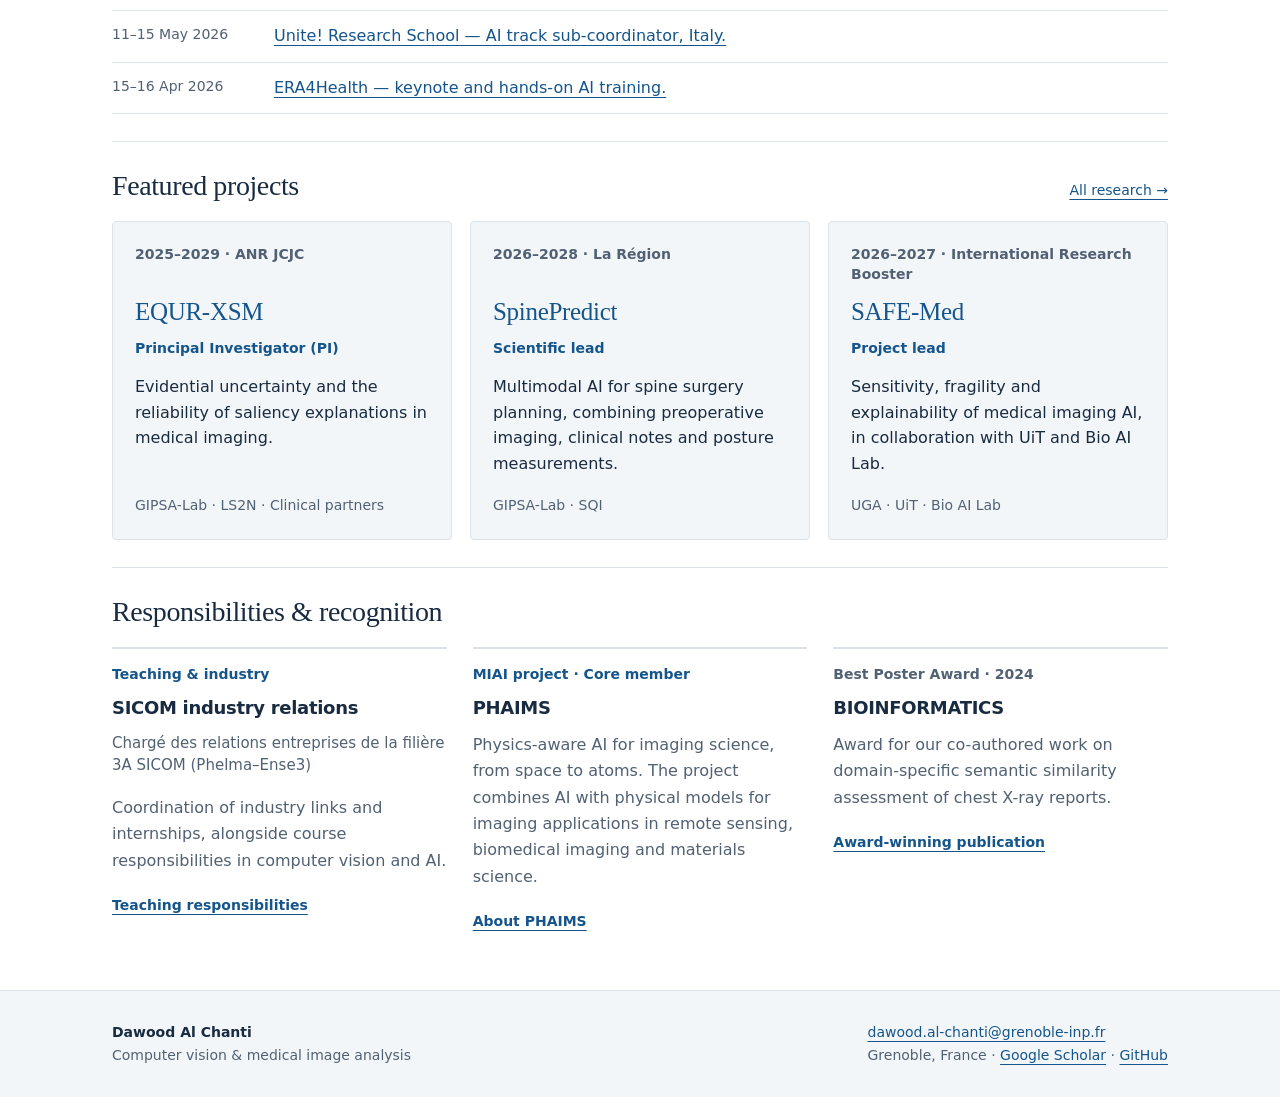
==== commit 760d9888: "Update PHAIMS PhD student information in index.html" ====
--- a/index.html
+++ b/index.html
@@ -1,2 +1,2 @@
 <!doctype html>
-<html lang="en"><head><meta charset="utf-8"><meta name="viewport" content="width=device-width,initial-scale=1"><title>Computer vision &amp; medical imaging | Dawood Al Chanti</title><meta name="description" content="Dawood Al Chanti, Associate Professor at Grenoble INP – Phelma and GIPSA-Lab. Research in medical imaging, uncertainty quantification and explainable AI."><meta name="theme-color" content="#122439"><link rel="stylesheet" href="assets/style.css?v=20260922-1"><script type="application/ld+json">{"@context": "https://schema.org", "@type": "Person", "name": "Dawood Al Chanti", "jobTitle": "Associate Professor", "affiliation": {"@type": "Organization", "name": "Grenoble INP \u2013 Phelma / GIPSA-Lab"}, "sameAs": ["https://scholar.google.fr/citations?user=osXo54QAAAAJ&hl=en", "https://github.com/DawoodChanti", "https://www.linkedin.com/in/dawood-a-1231b355"]}</script><link rel="canonical" href="https://dawoodchanti.github.io/"></head><body><a class="skip" href="#main">Skip to content</a><header><div class="wrap mast"><a class="brand" href="index.html">Dawood Al Chanti</a><span class="affiliation">Grenoble INP – UGA · GIPSA-Lab</span></div><nav class="wrap main-nav" aria-label="Main navigation"><a href="index.html" aria-current="page">Home</a><a href="research.html">Research</a><a href="publications.html">Publications</a><a href="people.html">Team &amp; Supervision</a><a href="teaching.html">Teaching</a><a href="service.html">Activities &amp; Service</a><a href="news.html">News</a><a href="about.html">About &amp; Contact</a></nav></header><main tabindex="-1" id="main" class="wrap"><section class="hero"><div><p class="eyebrow">Associate Professor · Maître de conférences</p><h1>Computer vision &amp;<br>reliable medical AI.</h1><p class="lead">I develop and evaluate machine learning methods for medical image analysis, with a focus on uncertainty, explainable AI, and learning with limited annotations.</p><p class="hero-affiliation">PICSA team · Data Science Department · GIPSA-Lab<br><strong>Principal Investigator (PI) · ANR JCJC <a href="https://dawoodchanti.github.io/anr-jcjc-equr-xsm/index.html">EQUR-XSM</a></strong></p><div class="links"><a href="publications.html">Publications</a><a href="mailto:dawood.al-chanti@grenoble-inp.fr">Email</a><a href="https://scholar.google.fr/citations?user=osXo54QAAAAJ&amp;hl=en">Google Scholar</a><a href="https://github.com/DawoodChanti">GitHub</a><a href="https://www.linkedin.com/in/dawood-a-1231b355">LinkedIn</a><a href="about.html">About &amp; contact</a></div></div><img class="portrait" src="assets/portrait.jpg?v=20261020" alt="Dawood Al Chanti" width="210" height="250"></section><section class="section" id="selected-publications"><div class="section-head"><h2>Selected publications</h2><a href="publications.html">Publication list →</a></div><article class="publication"><span class="pub-meta">2026 · Machine Learning with Applications 23, 100851</span><h3><a href="https://doi.org/10.1016/j.mlwa.2026.100851">Trust but verify: Image-aware evaluation of radiology report generators</a></h3><p class="contribution">Evaluating generated radiology reports against the medical images they describe.</p><p class="meta">S. Gholipour Picha, <strong>D. Al Chanti</strong>, A. Caplier</p><div class="pub-links"><a href="https://doi.org/10.1016/j.mlwa.2026.100851" aria-label="Read Trust but verify: Image-aware evaluation of radiology report generators">Paper</a></div></article><article class="publication"><span class="pub-meta">2025 · Machine Learning with Applications 21, 100684</span><h3><a href="https://doi.org/10.1016/j.mlwa.2025.100684">VICCA: Visual interpretation and comprehension of chest X-ray anomalies in generated report without human feedback</a></h3><p class="contribution">Visual interpretation of chest X-ray anomalies described in generated reports.</p><p class="meta">S. Gholipour Picha, <strong>D. Al Chanti</strong>, A. Caplier</p><div class="pub-links"><a href="https://doi.org/10.1016/j.mlwa.2025.100684" aria-label="Read VICCA: Visual interpretation and comprehension of chest X-ray anomalies in generated report without human feedback">Paper</a></div></article><article class="publication"><span class="pub-meta">2021 · IEEE Transactions on Medical Imaging 40(10), pp. 2615–2628</span><h3><a href="https://doi.org/10.1109/TMI.2021.3058303">IFSS-Net: Interactive Few-Shot Siamese Network for Faster Muscle Segmentation and Propagation in Volumetric Ultrasound</a></h3><p class="contribution">Muscle segmentation and propagation in volumetric ultrasound using few annotated slices.</p><p class="meta"><strong>D. Al Chanti</strong>, V. Gonzalez Duque, M. Crouzier, A. Nordez, L. Lacourpaille, D. Mateus</p><div class="pub-links"><a href="https://doi.org/10.1109/TMI.2021.3058303" aria-label="Read IFSS-Net: Interactive Few-Shot Siamese Network for Faster Muscle Segmentation and Propagation in Volumetric Ultrasound">Paper</a><a href="https://github.com/DawoodChanti/IFSS-Net">Code</a></div></article></section><section class="section" id="news"><div class="section-head"><h2>Recent news</h2><a href="news.html">All news →</a></div><article class="news-row"><time datetime="2026-10">Oct 2026</time><div><p><a href="news.html#cdl-2026">Elected to the GIPSA-Lab Conseil de laboratoire (CDL).</a></p></div></article><article class="news-row"><time datetime="2026-09-03">03 Sep 2026</time><div><p><a href="news.html">Position paper accepted: explanation regularization and faithfulness.</a></p></div></article><article class="news-row"><time datetime="2026-08-21">21 Aug 2026</time><div><p><a href="news.html#bmvc-2026">Few-shot logical anomaly detection paper accepted at BMVC 2026; presentation forthcoming.</a></p></div></article><article class="news-row"><time datetime="2026-05-11">11–15 May 2026</time><div><p><a href="news.html">Unite! Research School — AI track sub-coordinator, Italy.</a></p></div></article><article class="news-row"><time datetime="2026-04-15">15–16 Apr 2026</time><div><p><a href="news.html">ERA4Health — keynote and hands-on AI training.</a></p></div></article></section><section class="section" id="projects"><div class="section-head"><h2>Featured projects</h2><a href="research.html">All research →</a></div><div class="grid"><article class="card"><span class="tag">2025–2029 · ANR JCJC</span><h3><a href="https://dawoodchanti.github.io/anr-jcjc-equr-xsm/index.html">EQUR-XSM</a></h3><span class="role-label">Principal Investigator (PI)</span><p>Evidential uncertainty and the reliability of saliency explanations in medical imaging.</p><div class="meta">GIPSA-Lab · LS2N · Clinical partners</div></article><article class="card"><span class="tag">2026–2028 · La Région</span><h3><a href="research.html#spinepredict">SpinePredict</a></h3><span class="role-label">Scientific lead</span><p>Multimodal AI for spine surgery planning, combining preoperative imaging, clinical notes and posture measurements.</p><div class="meta">GIPSA-Lab · SQI</div></article><article class="card"><span class="tag">2026–2027 · International Research Booster</span><h3><a href="research.html#safe-med">SAFE-Med</a></h3><span class="role-label">Project lead</span><p>Sensitivity, fragility and explainability of medical imaging AI, in collaboration with UiT and Bio AI Lab.</p><div class="meta">UGA · UiT · Bio AI Lab</div></article></div></section><section class="section" id="highlights"><div class="section-head"><h2>Responsibilities &amp; recognition</h2></div><div class="highlights"><article><span class="tag">Teaching &amp; industry</span><h3>SICOM industry relations</h3><p lang="fr">Chargé des relations entreprises de la filière 3A SICOM (Phelma–Ense3)</p><p>Coordination of industry links and internships, alongside course responsibilities in computer vision and AI.</p><a href="teaching.html#responsibilities">Teaching responsibilities</a></article><article><span class="tag">MIAI project · Core member</span><h3>PHAIMS</h3><p>Physics-aware AI for imaging science, from space to atoms. The project combines AI with physical models for imaging applications in remote sensing, biomedical imaging and materials science.</p><a href="research.html#phaims">About PHAIMS</a></article><article class="recognition"><span class="tag">Best Poster Award · 2024</span><h3>BIOINFORMATICS</h3><p>Award for our co-authored work on domain-specific semantic similarity assessment of chest X-ray reports.</p><a href="publications.html#year-2024">Award-winning publication</a></article></div></section></main><footer><div class="wrap footer-inner"><div><strong>Dawood Al Chanti</strong><br>Computer vision &amp; medical image analysis</div><div><a href="mailto:dawood.al-chanti@grenoble-inp.fr">dawood.al-chanti@grenoble-inp.fr</a><br>Grenoble, France · <a href="https://scholar.google.fr/citations?user=osXo54QAAAAJ&amp;hl=en">Google Scholar</a> · <a href="https://github.com/DawoodChanti">GitHub</a></div></div></footer></body></html>+<html lang="en"><head><meta charset="utf-8"><meta name="viewport" content="width=device-width,initial-scale=1"><title>Computer vision &amp; medical imaging | Dawood Al Chanti</title><meta name="description" content="Dawood Al Chanti, Associate Professor at Grenoble INP – Phelma and GIPSA-Lab. Research in medical imaging, uncertainty quantification and explainable AI."><meta name="theme-color" content="#122439"><link rel="stylesheet" href="assets/style.css?v=20260922-1"><script type="application/ld+json">{"@context": "https://schema.org", "@type": "Person", "name": "Dawood Al Chanti", "jobTitle": "Associate Professor", "affiliation": {"@type": "Organization", "name": "Grenoble INP \u2013 Phelma / GIPSA-Lab"}, "sameAs": ["https://scholar.google.fr/citations?user=osXo54QAAAAJ&hl=en", "https://github.com/DawoodChanti", "https://www.linkedin.com/in/dawood-a-1231b355"]}</script><link rel="canonical" href="https://dawoodchanti.github.io/"></head><body><a class="skip" href="#main">Skip to content</a><header><div class="wrap mast"><a class="brand" href="index.html">Dawood Al Chanti</a><span class="affiliation">Grenoble INP – UGA · GIPSA-Lab</span></div><nav class="wrap main-nav" aria-label="Main navigation"><a href="index.html" aria-current="page">Home</a><a href="research.html">Research</a><a href="publications.html">Publications</a><a href="people.html">Team &amp; Supervision</a><a href="teaching.html">Teaching</a><a href="service.html">Activities &amp; Service</a><a href="news.html">News</a><a href="about.html">About &amp; Contact</a></nav></header><main tabindex="-1" id="main" class="wrap"><section class="hero"><div><p class="eyebrow">Associate Professor · Maître de conférences</p><h1>Computer vision &amp;<br>reliable medical AI.</h1><p class="lead">I develop and evaluate machine learning methods for medical image analysis, with a focus on uncertainty, explainable AI, and learning with limited annotations.</p><p class="hero-affiliation">PICSA team · Data Science Department · GIPSA-Lab<br><strong>Principal Investigator (PI) · ANR JCJC <a href="https://dawoodchanti.github.io/anr-jcjc-equr-xsm/index.html">EQUR-XSM</a></strong></p><div class="links"><a href="publications.html">Publications</a><a href="mailto:dawood.al-chanti@grenoble-inp.fr">Email</a><a href="https://scholar.google.fr/citations?user=osXo54QAAAAJ&amp;hl=en">Google Scholar</a><a href="https://github.com/DawoodChanti">GitHub</a><a href="https://www.linkedin.com/in/dawood-a-1231b355">LinkedIn</a><a href="about.html">About &amp; contact</a></div></div><img class="portrait" src="assets/portrait.jpg?v=20261020" alt="Dawood Al Chanti" width="210" height="250"></section><section class="section" id="selected-publications"><div class="section-head"><h2>Selected publications</h2><a href="publications.html">Publication list →</a></div><article class="publication"><span class="pub-meta">2026 · Machine Learning with Applications 23, 100851</span><h3><a href="https://doi.org/10.1016/j.mlwa.2026.100851">Trust but verify: Image-aware evaluation of radiology report generators</a></h3><p class="contribution">Evaluating generated radiology reports against the medical images they describe.</p><p class="meta">S. Gholipour Picha, <strong>D. Al Chanti</strong>, A. Caplier</p><div class="pub-links"><a href="https://doi.org/10.1016/j.mlwa.2026.100851" aria-label="Read Trust but verify: Image-aware evaluation of radiology report generators">Paper</a></div></article><article class="publication"><span class="pub-meta">2025 · Machine Learning with Applications 21, 100684</span><h3><a href="https://doi.org/10.1016/j.mlwa.2025.100684">VICCA: Visual interpretation and comprehension of chest X-ray anomalies in generated report without human feedback</a></h3><p class="contribution">Visual interpretation of chest X-ray anomalies described in generated reports.</p><p class="meta">S. Gholipour Picha, <strong>D. Al Chanti</strong>, A. Caplier</p><div class="pub-links"><a href="https://doi.org/10.1016/j.mlwa.2025.100684" aria-label="Read VICCA: Visual interpretation and comprehension of chest X-ray anomalies in generated report without human feedback">Paper</a></div></article><article class="publication"><span class="pub-meta">2021 · IEEE Transactions on Medical Imaging 40(10), pp. 2615–2628</span><h3><a href="https://doi.org/10.1109/TMI.2021.3058303">IFSS-Net: Interactive Few-Shot Siamese Network for Faster Muscle Segmentation and Propagation in Volumetric Ultrasound</a></h3><p class="contribution">Muscle segmentation and propagation in volumetric ultrasound using few annotated slices.</p><p class="meta"><strong>D. Al Chanti</strong>, V. Gonzalez Duque, M. Crouzier, A. Nordez, L. Lacourpaille, D. Mateus</p><div class="pub-links"><a href="https://doi.org/10.1109/TMI.2021.3058303" aria-label="Read IFSS-Net: Interactive Few-Shot Siamese Network for Faster Muscle Segmentation and Propagation in Volumetric Ultrasound">Paper</a><a href="https://github.com/DawoodChanti/IFSS-Net">Code</a></div></article></section><section class="section" id="news"><div class="section-head"><h2>Recent news</h2><a href="news.html">All news →</a></div><article class="news-row"><time datetime="2026-11">Nov 2026</time><div><p><a href="news.html#phaims-gaspard-2026">Gaspard Langlais joins PHAIMS as a PhD student in physics-informed multimodal image fusion.</a></p></div></article><article class="news-row"><time datetime="2026-10">Oct 2026</time><div><p><a href="news.html#cdl-2026">Elected to the GIPSA-Lab Conseil de laboratoire (CDL).</a></p></div></article><article class="news-row"><time datetime="2026-09-03">03 Sep 2026</time><div><p><a href="news.html">Position paper accepted: explanation regularization and faithfulness.</a></p></div></article><article class="news-row"><time datetime="2026-08-21">21 Aug 2026</time><div><p><a href="news.html#bmvc-2026">Few-shot logical anomaly detection paper accepted at BMVC 2026; presentation forthcoming.</a></p></div></article><article class="news-row"><time datetime="2026-05-11">11–15 May 2026</time><div><p><a href="news.html">Unite! Research School — AI track sub-coordinator, Italy.</a></p></div></article><article class="news-row"><time datetime="2026-04-15">15–16 Apr 2026</time><div><p><a href="news.html">ERA4Health — keynote and hands-on AI training.</a></p></div></article></section><section class="section" id="projects"><div class="section-head"><h2>Featured projects</h2><a href="research.html">All research →</a></div><div class="grid"><article class="card"><span class="tag">2025–2029 · ANR JCJC</span><h3><a href="https://dawoodchanti.github.io/anr-jcjc-equr-xsm/index.html">EQUR-XSM</a></h3><span class="role-label">Principal Investigator (PI)</span><p>Evidential uncertainty and the reliability of saliency explanations in medical imaging.</p><div class="meta">GIPSA-Lab · LS2N · Clinical partners</div></article><article class="card"><span class="tag">2026–2028 · La Région</span><h3><a href="research.html#spinepredict">SpinePredict</a></h3><span class="role-label">Scientific lead</span><p>Multimodal AI for spine surgery planning, combining preoperative imaging, clinical notes and posture measurements.</p><div class="meta">GIPSA-Lab · SQI</div></article><article class="card"><span class="tag">2026–2027 · International Research Booster</span><h3><a href="research.html#safe-med">SAFE-Med</a></h3><span class="role-label">Project lead</span><p>Sensitivity, fragility and explainability of medical imaging AI, in collaboration with UiT and Bio AI Lab.</p><div class="meta">UGA · UiT · Bio AI Lab</div></article></div></section><section class="section" id="highlights"><div class="section-head"><h2>Responsibilities &amp; recognition</h2></div><div class="highlights"><article><span class="tag">Teaching &amp; industry</span><h3>SICOM industry relations</h3><p lang="fr">Chargé des relations entreprises de la filière 3A SICOM (Phelma–Ense3)</p><p>Coordination of industry links and internships, alongside course responsibilities in computer vision and AI.</p><a href="teaching.html#responsibilities">Teaching responsibilities</a></article><article><span class="tag">MIAI project · Core member</span><h3>PHAIMS</h3><p>Physics-aware AI for imaging science, from space to atoms. The project combines AI with physical models for imaging applications in remote sensing, biomedical imaging and materials science.</p><a href="research.html#phaims">About PHAIMS</a></article><article class="recognition"><span class="tag">Best Poster Award · 2024</span><h3>BIOINFORMATICS</h3><p>Award for our co-authored work on domain-specific semantic similarity assessment of chest X-ray reports.</p><a href="publications.html#year-2024">Award-winning publication</a></article></div></section></main><footer><div class="wrap footer-inner"><div><strong>Dawood Al Chanti</strong><br>Computer vision &amp; medical image analysis</div><div><a href="mailto:dawood.al-chanti@grenoble-inp.fr">dawood.al-chanti@grenoble-inp.fr</a><br>Grenoble, France · <a href="https://scholar.google.fr/citations?user=osXo54QAAAAJ&amp;hl=en">Google Scholar</a> · <a href="https://github.com/DawoodChanti">GitHub</a></div></div></footer></body></html>
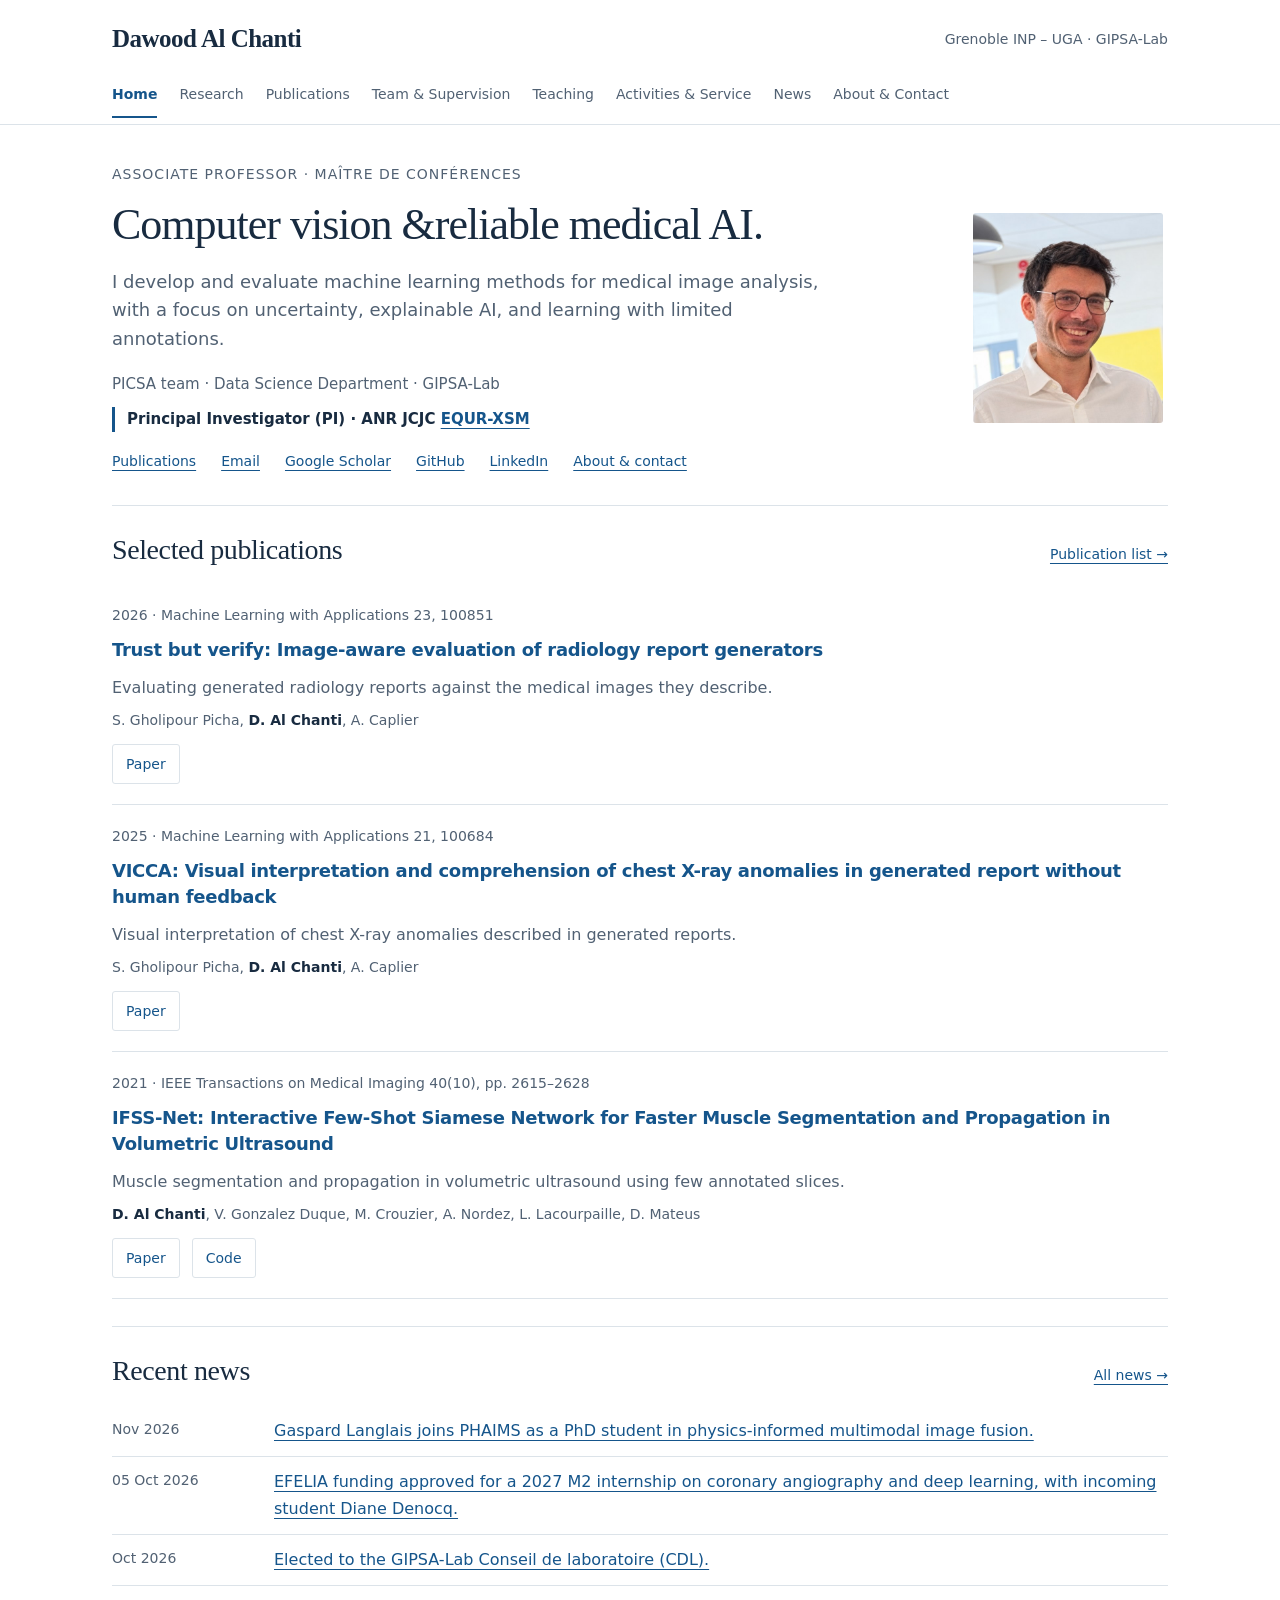
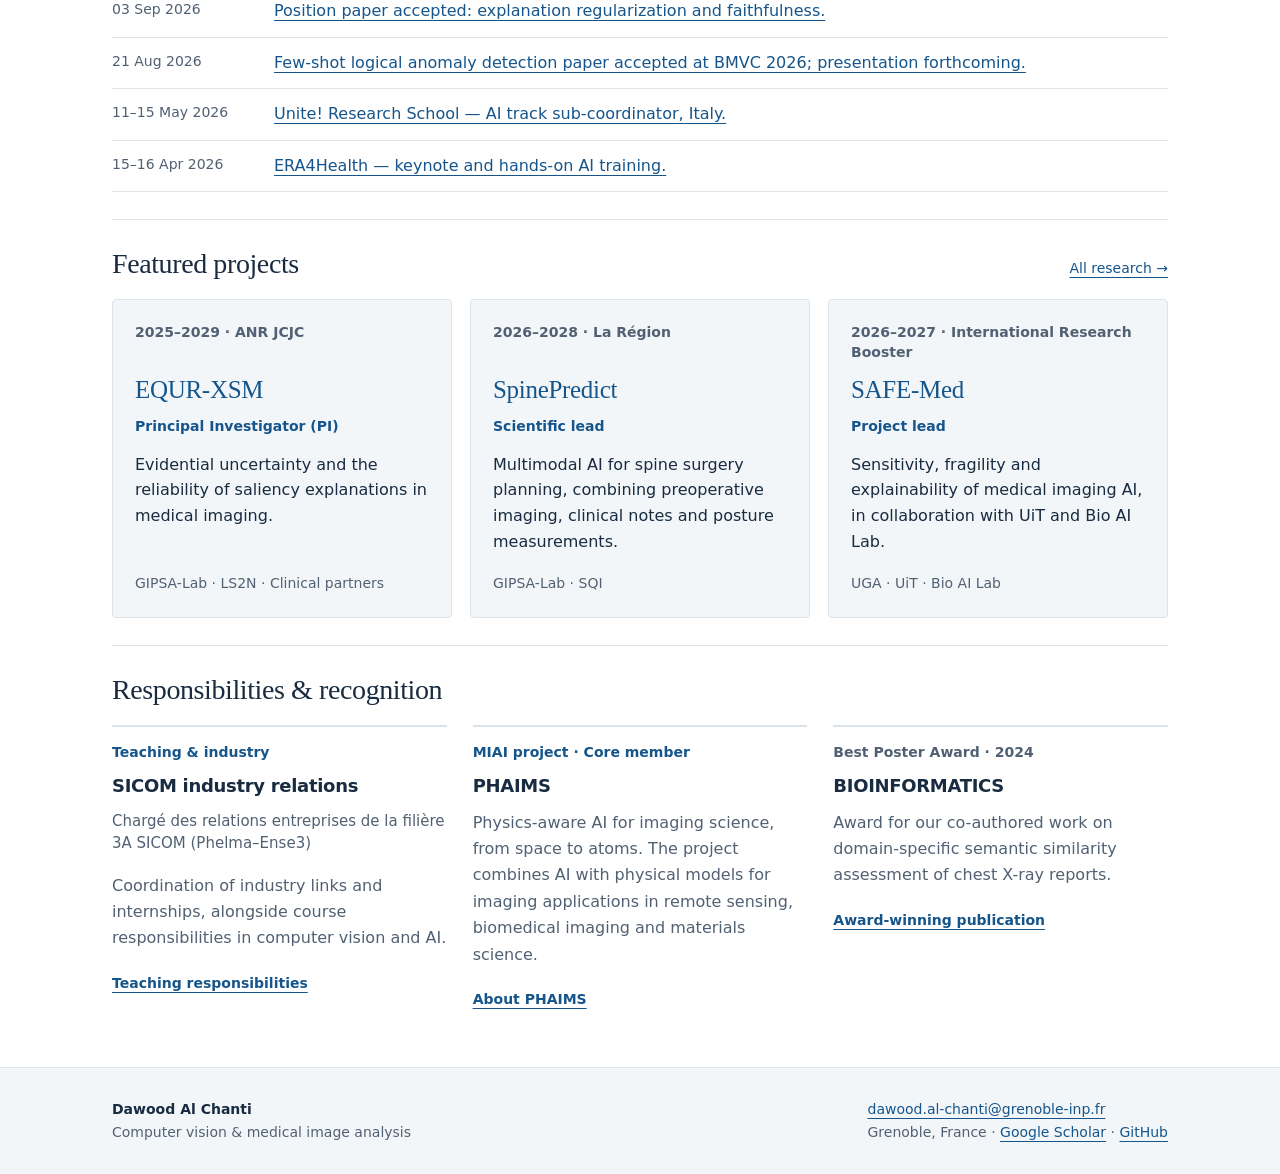
==== commit 901c4d02: "Announce EFELIA M2 funding and add Diane Denocq to supervision" ====
--- a/index.html
+++ b/index.html
@@ -1,2 +1,2 @@
 <!doctype html>
-<html lang="en"><head><meta charset="utf-8"><meta name="viewport" content="width=device-width,initial-scale=1"><title>Computer vision &amp; medical imaging | Dawood Al Chanti</title><meta name="description" content="Dawood Al Chanti, Associate Professor at Grenoble INP – Phelma and GIPSA-Lab. Research in medical imaging, uncertainty quantification and explainable AI."><meta name="theme-color" content="#122439"><link rel="stylesheet" href="assets/style.css?v=20260922-1"><script type="application/ld+json">{"@context": "https://schema.org", "@type": "Person", "name": "Dawood Al Chanti", "jobTitle": "Associate Professor", "affiliation": {"@type": "Organization", "name": "Grenoble INP \u2013 Phelma / GIPSA-Lab"}, "sameAs": ["https://scholar.google.fr/citations?user=osXo54QAAAAJ&hl=en", "https://github.com/DawoodChanti", "https://www.linkedin.com/in/dawood-a-1231b355"]}</script><link rel="canonical" href="https://dawoodchanti.github.io/"></head><body><a class="skip" href="#main">Skip to content</a><header><div class="wrap mast"><a class="brand" href="index.html">Dawood Al Chanti</a><span class="affiliation">Grenoble INP – UGA · GIPSA-Lab</span></div><nav class="wrap main-nav" aria-label="Main navigation"><a href="index.html" aria-current="page">Home</a><a href="research.html">Research</a><a href="publications.html">Publications</a><a href="people.html">Team &amp; Supervision</a><a href="teaching.html">Teaching</a><a href="service.html">Activities &amp; Service</a><a href="news.html">News</a><a href="about.html">About &amp; Contact</a></nav></header><main tabindex="-1" id="main" class="wrap"><section class="hero"><div><p class="eyebrow">Associate Professor · Maître de conférences</p><h1>Computer vision &amp;<br>reliable medical AI.</h1><p class="lead">I develop and evaluate machine learning methods for medical image analysis, with a focus on uncertainty, explainable AI, and learning with limited annotations.</p><p class="hero-affiliation">PICSA team · Data Science Department · GIPSA-Lab<br><strong>Principal Investigator (PI) · ANR JCJC <a href="https://dawoodchanti.github.io/anr-jcjc-equr-xsm/index.html">EQUR-XSM</a></strong></p><div class="links"><a href="publications.html">Publications</a><a href="mailto:dawood.al-chanti@grenoble-inp.fr">Email</a><a href="https://scholar.google.fr/citations?user=osXo54QAAAAJ&amp;hl=en">Google Scholar</a><a href="https://github.com/DawoodChanti">GitHub</a><a href="https://www.linkedin.com/in/dawood-a-1231b355">LinkedIn</a><a href="about.html">About &amp; contact</a></div></div><img class="portrait" src="assets/portrait.jpg?v=20261020" alt="Dawood Al Chanti" width="210" height="250"></section><section class="section" id="selected-publications"><div class="section-head"><h2>Selected publications</h2><a href="publications.html">Publication list →</a></div><article class="publication"><span class="pub-meta">2026 · Machine Learning with Applications 23, 100851</span><h3><a href="https://doi.org/10.1016/j.mlwa.2026.100851">Trust but verify: Image-aware evaluation of radiology report generators</a></h3><p class="contribution">Evaluating generated radiology reports against the medical images they describe.</p><p class="meta">S. Gholipour Picha, <strong>D. Al Chanti</strong>, A. Caplier</p><div class="pub-links"><a href="https://doi.org/10.1016/j.mlwa.2026.100851" aria-label="Read Trust but verify: Image-aware evaluation of radiology report generators">Paper</a></div></article><article class="publication"><span class="pub-meta">2025 · Machine Learning with Applications 21, 100684</span><h3><a href="https://doi.org/10.1016/j.mlwa.2025.100684">VICCA: Visual interpretation and comprehension of chest X-ray anomalies in generated report without human feedback</a></h3><p class="contribution">Visual interpretation of chest X-ray anomalies described in generated reports.</p><p class="meta">S. Gholipour Picha, <strong>D. Al Chanti</strong>, A. Caplier</p><div class="pub-links"><a href="https://doi.org/10.1016/j.mlwa.2025.100684" aria-label="Read VICCA: Visual interpretation and comprehension of chest X-ray anomalies in generated report without human feedback">Paper</a></div></article><article class="publication"><span class="pub-meta">2021 · IEEE Transactions on Medical Imaging 40(10), pp. 2615–2628</span><h3><a href="https://doi.org/10.1109/TMI.2021.3058303">IFSS-Net: Interactive Few-Shot Siamese Network for Faster Muscle Segmentation and Propagation in Volumetric Ultrasound</a></h3><p class="contribution">Muscle segmentation and propagation in volumetric ultrasound using few annotated slices.</p><p class="meta"><strong>D. Al Chanti</strong>, V. Gonzalez Duque, M. Crouzier, A. Nordez, L. Lacourpaille, D. Mateus</p><div class="pub-links"><a href="https://doi.org/10.1109/TMI.2021.3058303" aria-label="Read IFSS-Net: Interactive Few-Shot Siamese Network for Faster Muscle Segmentation and Propagation in Volumetric Ultrasound">Paper</a><a href="https://github.com/DawoodChanti/IFSS-Net">Code</a></div></article></section><section class="section" id="news"><div class="section-head"><h2>Recent news</h2><a href="news.html">All news →</a></div><article class="news-row"><time datetime="2026-11">Nov 2026</time><div><p><a href="news.html#phaims-gaspard-2026">Gaspard Langlais joins PHAIMS as a PhD student in physics-informed multimodal image fusion.</a></p></div></article><article class="news-row"><time datetime="2026-10">Oct 2026</time><div><p><a href="news.html#cdl-2026">Elected to the GIPSA-Lab Conseil de laboratoire (CDL).</a></p></div></article><article class="news-row"><time datetime="2026-09-03">03 Sep 2026</time><div><p><a href="news.html">Position paper accepted: explanation regularization and faithfulness.</a></p></div></article><article class="news-row"><time datetime="2026-08-21">21 Aug 2026</time><div><p><a href="news.html#bmvc-2026">Few-shot logical anomaly detection paper accepted at BMVC 2026; presentation forthcoming.</a></p></div></article><article class="news-row"><time datetime="2026-05-11">11–15 May 2026</time><div><p><a href="news.html">Unite! Research School — AI track sub-coordinator, Italy.</a></p></div></article><article class="news-row"><time datetime="2026-04-15">15–16 Apr 2026</time><div><p><a href="news.html">ERA4Health — keynote and hands-on AI training.</a></p></div></article></section><section class="section" id="projects"><div class="section-head"><h2>Featured projects</h2><a href="research.html">All research →</a></div><div class="grid"><article class="card"><span class="tag">2025–2029 · ANR JCJC</span><h3><a href="https://dawoodchanti.github.io/anr-jcjc-equr-xsm/index.html">EQUR-XSM</a></h3><span class="role-label">Principal Investigator (PI)</span><p>Evidential uncertainty and the reliability of saliency explanations in medical imaging.</p><div class="meta">GIPSA-Lab · LS2N · Clinical partners</div></article><article class="card"><span class="tag">2026–2028 · La Région</span><h3><a href="research.html#spinepredict">SpinePredict</a></h3><span class="role-label">Scientific lead</span><p>Multimodal AI for spine surgery planning, combining preoperative imaging, clinical notes and posture measurements.</p><div class="meta">GIPSA-Lab · SQI</div></article><article class="card"><span class="tag">2026–2027 · International Research Booster</span><h3><a href="research.html#safe-med">SAFE-Med</a></h3><span class="role-label">Project lead</span><p>Sensitivity, fragility and explainability of medical imaging AI, in collaboration with UiT and Bio AI Lab.</p><div class="meta">UGA · UiT · Bio AI Lab</div></article></div></section><section class="section" id="highlights"><div class="section-head"><h2>Responsibilities &amp; recognition</h2></div><div class="highlights"><article><span class="tag">Teaching &amp; industry</span><h3>SICOM industry relations</h3><p lang="fr">Chargé des relations entreprises de la filière 3A SICOM (Phelma–Ense3)</p><p>Coordination of industry links and internships, alongside course responsibilities in computer vision and AI.</p><a href="teaching.html#responsibilities">Teaching responsibilities</a></article><article><span class="tag">MIAI project · Core member</span><h3>PHAIMS</h3><p>Physics-aware AI for imaging science, from space to atoms. The project combines AI with physical models for imaging applications in remote sensing, biomedical imaging and materials science.</p><a href="research.html#phaims">About PHAIMS</a></article><article class="recognition"><span class="tag">Best Poster Award · 2024</span><h3>BIOINFORMATICS</h3><p>Award for our co-authored work on domain-specific semantic similarity assessment of chest X-ray reports.</p><a href="publications.html#year-2024">Award-winning publication</a></article></div></section></main><footer><div class="wrap footer-inner"><div><strong>Dawood Al Chanti</strong><br>Computer vision &amp; medical image analysis</div><div><a href="mailto:dawood.al-chanti@grenoble-inp.fr">dawood.al-chanti@grenoble-inp.fr</a><br>Grenoble, France · <a href="https://scholar.google.fr/citations?user=osXo54QAAAAJ&amp;hl=en">Google Scholar</a> · <a href="https://github.com/DawoodChanti">GitHub</a></div></div></footer></body></html>+<html lang="en"><head><meta charset="utf-8"><meta name="viewport" content="width=device-width,initial-scale=1"><title>Computer vision &amp; medical imaging | Dawood Al Chanti</title><meta name="description" content="Dawood Al Chanti, Associate Professor at Grenoble INP – Phelma and GIPSA-Lab. Research in medical imaging, uncertainty quantification and explainable AI."><meta name="theme-color" content="#122439"><link rel="stylesheet" href="assets/style.css?v=20260922-1"><script type="application/ld+json">{"@context": "https://schema.org", "@type": "Person", "name": "Dawood Al Chanti", "jobTitle": "Associate Professor", "affiliation": {"@type": "Organization", "name": "Grenoble INP \u2013 Phelma / GIPSA-Lab"}, "sameAs": ["https://scholar.google.fr/citations?user=osXo54QAAAAJ&hl=en", "https://github.com/DawoodChanti", "https://www.linkedin.com/in/dawood-a-1231b355"]}</script><link rel="canonical" href="https://dawoodchanti.github.io/"></head><body><a class="skip" href="#main">Skip to content</a><header><div class="wrap mast"><a class="brand" href="index.html">Dawood Al Chanti</a><span class="affiliation">Grenoble INP – UGA · GIPSA-Lab</span></div><nav class="wrap main-nav" aria-label="Main navigation"><a href="index.html" aria-current="page">Home</a><a href="research.html">Research</a><a href="publications.html">Publications</a><a href="people.html">Team &amp; Supervision</a><a href="teaching.html">Teaching</a><a href="service.html">Activities &amp; Service</a><a href="news.html">News</a><a href="about.html">About &amp; Contact</a></nav></header><main tabindex="-1" id="main" class="wrap"><section class="hero"><div><p class="eyebrow">Associate Professor · Maître de conférences</p><h1>Computer vision &amp;<br>reliable medical AI.</h1><p class="lead">I develop and evaluate machine learning methods for medical image analysis, with a focus on uncertainty, explainable AI, and learning with limited annotations.</p><p class="hero-affiliation">PICSA team · Data Science Department · GIPSA-Lab<br><strong>Principal Investigator (PI) · ANR JCJC <a href="https://dawoodchanti.github.io/anr-jcjc-equr-xsm/index.html">EQUR-XSM</a></strong></p><div class="links"><a href="publications.html">Publications</a><a href="mailto:dawood.al-chanti@grenoble-inp.fr">Email</a><a href="https://scholar.google.fr/citations?user=osXo54QAAAAJ&amp;hl=en">Google Scholar</a><a href="https://github.com/DawoodChanti">GitHub</a><a href="https://www.linkedin.com/in/dawood-a-1231b355">LinkedIn</a><a href="about.html">About &amp; contact</a></div></div><img class="portrait" src="assets/portrait.jpg?v=20261020" alt="Dawood Al Chanti" width="210" height="250"></section><section class="section" id="selected-publications"><div class="section-head"><h2>Selected publications</h2><a href="publications.html">Publication list →</a></div><article class="publication"><span class="pub-meta">2026 · Machine Learning with Applications 23, 100851</span><h3><a href="https://doi.org/10.1016/j.mlwa.2026.100851">Trust but verify: Image-aware evaluation of radiology report generators</a></h3><p class="contribution">Evaluating generated radiology reports against the medical images they describe.</p><p class="meta">S. Gholipour Picha, <strong>D. Al Chanti</strong>, A. Caplier</p><div class="pub-links"><a href="https://doi.org/10.1016/j.mlwa.2026.100851" aria-label="Read Trust but verify: Image-aware evaluation of radiology report generators">Paper</a></div></article><article class="publication"><span class="pub-meta">2025 · Machine Learning with Applications 21, 100684</span><h3><a href="https://doi.org/10.1016/j.mlwa.2025.100684">VICCA: Visual interpretation and comprehension of chest X-ray anomalies in generated report without human feedback</a></h3><p class="contribution">Visual interpretation of chest X-ray anomalies described in generated reports.</p><p class="meta">S. Gholipour Picha, <strong>D. Al Chanti</strong>, A. Caplier</p><div class="pub-links"><a href="https://doi.org/10.1016/j.mlwa.2025.100684" aria-label="Read VICCA: Visual interpretation and comprehension of chest X-ray anomalies in generated report without human feedback">Paper</a></div></article><article class="publication"><span class="pub-meta">2021 · IEEE Transactions on Medical Imaging 40(10), pp. 2615–2628</span><h3><a href="https://doi.org/10.1109/TMI.2021.3058303">IFSS-Net: Interactive Few-Shot Siamese Network for Faster Muscle Segmentation and Propagation in Volumetric Ultrasound</a></h3><p class="contribution">Muscle segmentation and propagation in volumetric ultrasound using few annotated slices.</p><p class="meta"><strong>D. Al Chanti</strong>, V. Gonzalez Duque, M. Crouzier, A. Nordez, L. Lacourpaille, D. Mateus</p><div class="pub-links"><a href="https://doi.org/10.1109/TMI.2021.3058303" aria-label="Read IFSS-Net: Interactive Few-Shot Siamese Network for Faster Muscle Segmentation and Propagation in Volumetric Ultrasound">Paper</a><a href="https://github.com/DawoodChanti/IFSS-Net">Code</a></div></article></section><section class="section" id="news"><div class="section-head"><h2>Recent news</h2><a href="news.html">All news →</a></div><article class="news-row"><time datetime="2026-11">Nov 2026</time><div><p><a href="news.html#phaims-gaspard-2026">Gaspard Langlais joins PHAIMS as a PhD student in physics-informed multimodal image fusion.</a></p></div></article><article class="news-row"><time datetime="2026-10-05">05 Oct 2026</time><div><p><a href="news.html#efelia-m2-2026">EFELIA funding approved for a 2027 M2 internship on coronary angiography and deep learning, with incoming student Diane Denocq.</a></p></div></article><article class="news-row"><time datetime="2026-10">Oct 2026</time><div><p><a href="news.html#cdl-2026">Elected to the GIPSA-Lab Conseil de laboratoire (CDL).</a></p></div></article><article class="news-row"><time datetime="2026-09-03">03 Sep 2026</time><div><p><a href="news.html">Position paper accepted: explanation regularization and faithfulness.</a></p></div></article><article class="news-row"><time datetime="2026-08-21">21 Aug 2026</time><div><p><a href="news.html#bmvc-2026">Few-shot logical anomaly detection paper accepted at BMVC 2026; presentation forthcoming.</a></p></div></article><article class="news-row"><time datetime="2026-05-11">11–15 May 2026</time><div><p><a href="news.html">Unite! Research School — AI track sub-coordinator, Italy.</a></p></div></article><article class="news-row"><time datetime="2026-04-15">15–16 Apr 2026</time><div><p><a href="news.html">ERA4Health — keynote and hands-on AI training.</a></p></div></article></section><section class="section" id="projects"><div class="section-head"><h2>Featured projects</h2><a href="research.html">All research →</a></div><div class="grid"><article class="card"><span class="tag">2025–2029 · ANR JCJC</span><h3><a href="https://dawoodchanti.github.io/anr-jcjc-equr-xsm/index.html">EQUR-XSM</a></h3><span class="role-label">Principal Investigator (PI)</span><p>Evidential uncertainty and the reliability of saliency explanations in medical imaging.</p><div class="meta">GIPSA-Lab · LS2N · Clinical partners</div></article><article class="card"><span class="tag">2026–2028 · La Région</span><h3><a href="research.html#spinepredict">SpinePredict</a></h3><span class="role-label">Scientific lead</span><p>Multimodal AI for spine surgery planning, combining preoperative imaging, clinical notes and posture measurements.</p><div class="meta">GIPSA-Lab · SQI</div></article><article class="card"><span class="tag">2026–2027 · International Research Booster</span><h3><a href="research.html#safe-med">SAFE-Med</a></h3><span class="role-label">Project lead</span><p>Sensitivity, fragility and explainability of medical imaging AI, in collaboration with UiT and Bio AI Lab.</p><div class="meta">UGA · UiT · Bio AI Lab</div></article></div></section><section class="section" id="highlights"><div class="section-head"><h2>Responsibilities &amp; recognition</h2></div><div class="highlights"><article><span class="tag">Teaching &amp; industry</span><h3>SICOM industry relations</h3><p lang="fr">Chargé des relations entreprises de la filière 3A SICOM (Phelma–Ense3)</p><p>Coordination of industry links and internships, alongside course responsibilities in computer vision and AI.</p><a href="teaching.html#responsibilities">Teaching responsibilities</a></article><article><span class="tag">MIAI project · Core member</span><h3>PHAIMS</h3><p>Physics-aware AI for imaging science, from space to atoms. The project combines AI with physical models for imaging applications in remote sensing, biomedical imaging and materials science.</p><a href="research.html#phaims">About PHAIMS</a></article><article class="recognition"><span class="tag">Best Poster Award · 2024</span><h3>BIOINFORMATICS</h3><p>Award for our co-authored work on domain-specific semantic similarity assessment of chest X-ray reports.</p><a href="publications.html#year-2024">Award-winning publication</a></article></div></section></main><footer><div class="wrap footer-inner"><div><strong>Dawood Al Chanti</strong><br>Computer vision &amp; medical image analysis</div><div><a href="mailto:dawood.al-chanti@grenoble-inp.fr">dawood.al-chanti@grenoble-inp.fr</a><br>Grenoble, France · <a href="https://scholar.google.fr/citations?user=osXo54QAAAAJ&amp;hl=en">Google Scholar</a> · <a href="https://github.com/DawoodChanti">GitHub</a></div></div></footer></body></html>
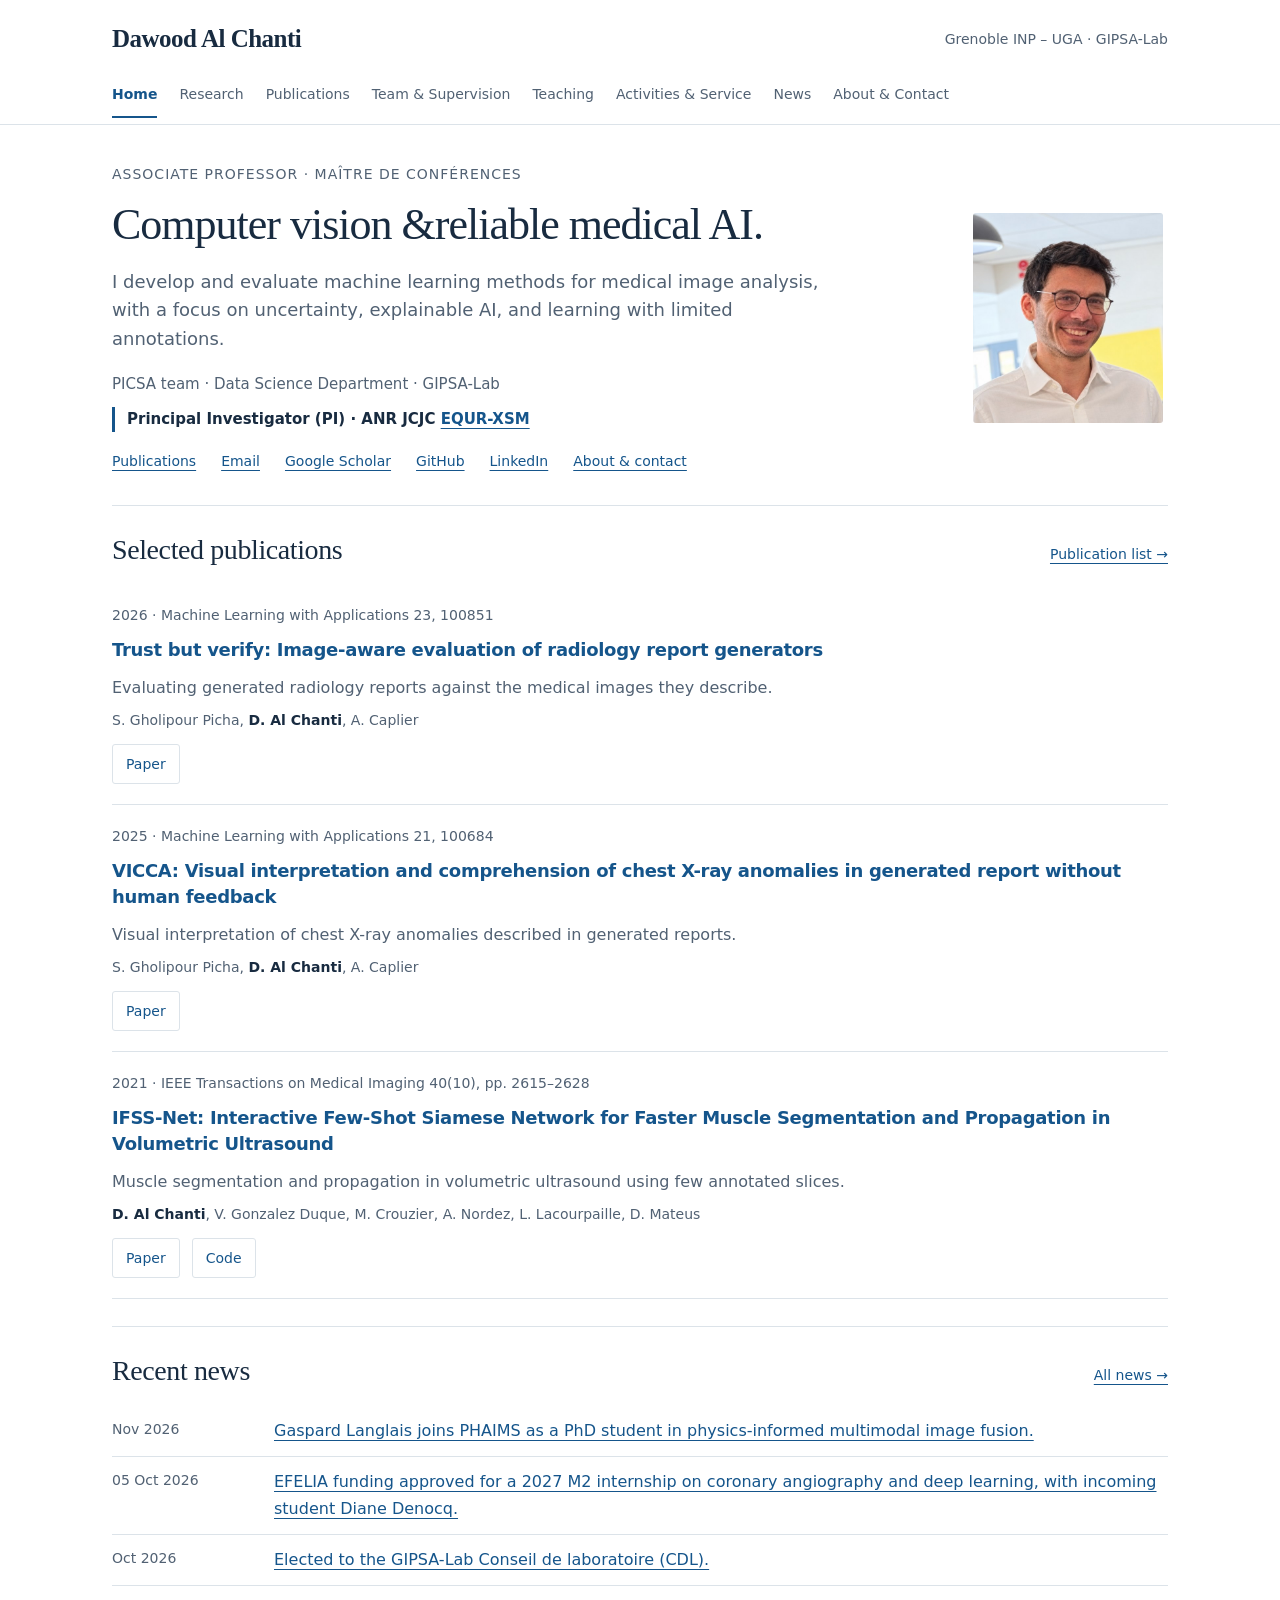
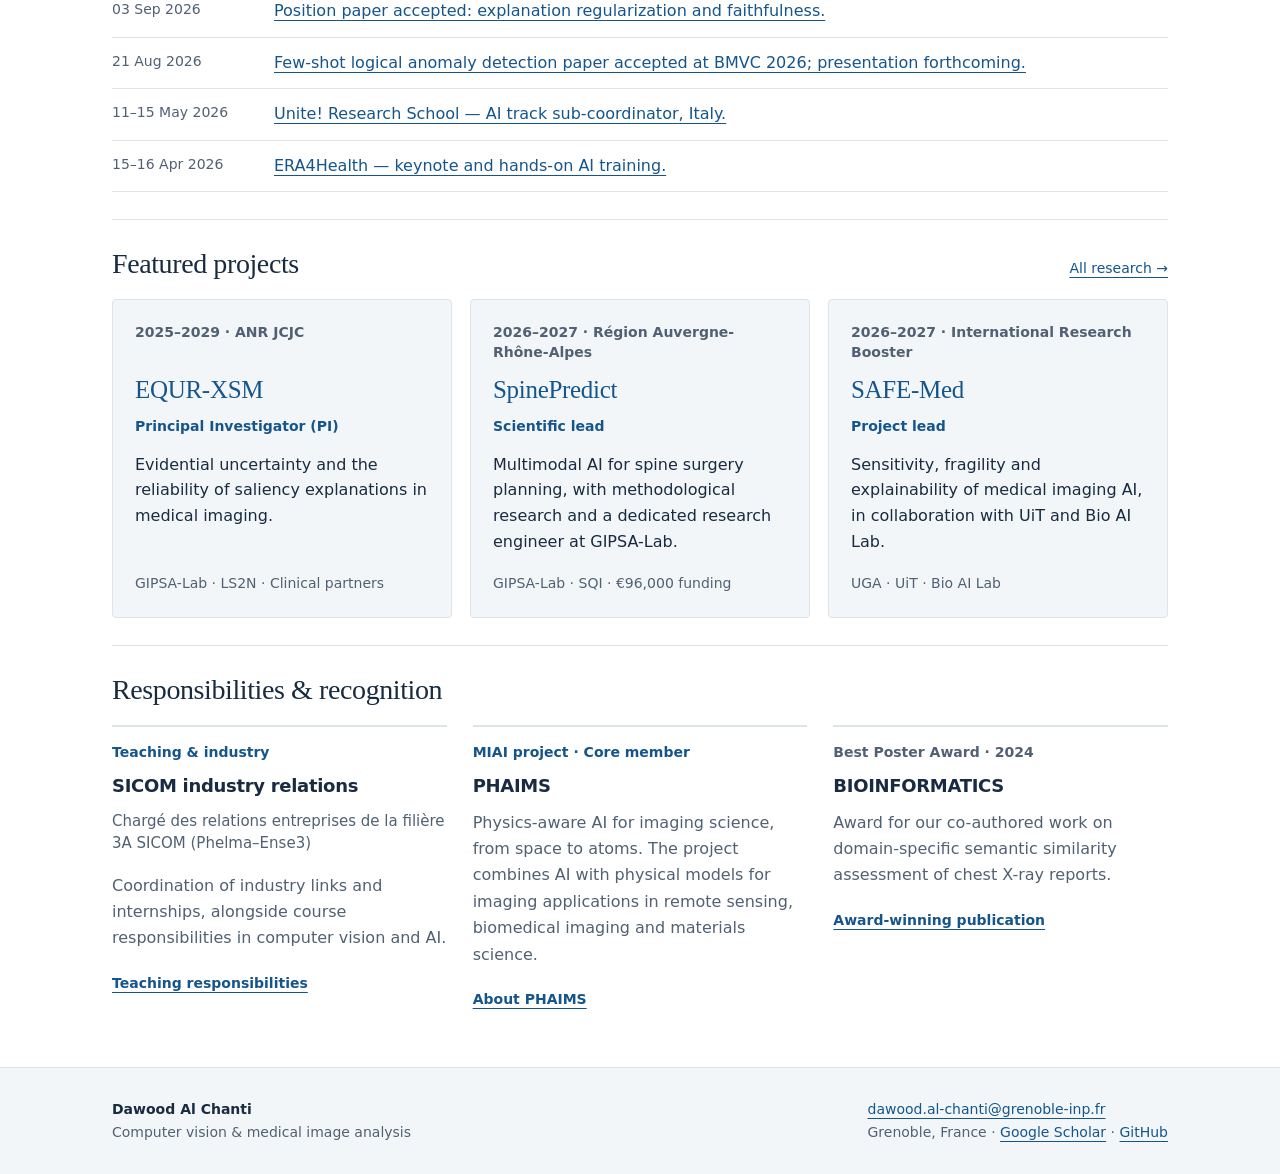
==== commit 565bf584: "Correct SpinePredict funding, dates and GIPSA-Lab research scope" ====
--- a/index.html
+++ b/index.html
@@ -1,2 +1,2 @@
 <!doctype html>
-<html lang="en"><head><meta charset="utf-8"><meta name="viewport" content="width=device-width,initial-scale=1"><title>Computer vision &amp; medical imaging | Dawood Al Chanti</title><meta name="description" content="Dawood Al Chanti, Associate Professor at Grenoble INP – Phelma and GIPSA-Lab. Research in medical imaging, uncertainty quantification and explainable AI."><meta name="theme-color" content="#122439"><link rel="stylesheet" href="assets/style.css?v=20260922-1"><script type="application/ld+json">{"@context": "https://schema.org", "@type": "Person", "name": "Dawood Al Chanti", "jobTitle": "Associate Professor", "affiliation": {"@type": "Organization", "name": "Grenoble INP \u2013 Phelma / GIPSA-Lab"}, "sameAs": ["https://scholar.google.fr/citations?user=osXo54QAAAAJ&hl=en", "https://github.com/DawoodChanti", "https://www.linkedin.com/in/dawood-a-1231b355"]}</script><link rel="canonical" href="https://dawoodchanti.github.io/"></head><body><a class="skip" href="#main">Skip to content</a><header><div class="wrap mast"><a class="brand" href="index.html">Dawood Al Chanti</a><span class="affiliation">Grenoble INP – UGA · GIPSA-Lab</span></div><nav class="wrap main-nav" aria-label="Main navigation"><a href="index.html" aria-current="page">Home</a><a href="research.html">Research</a><a href="publications.html">Publications</a><a href="people.html">Team &amp; Supervision</a><a href="teaching.html">Teaching</a><a href="service.html">Activities &amp; Service</a><a href="news.html">News</a><a href="about.html">About &amp; Contact</a></nav></header><main tabindex="-1" id="main" class="wrap"><section class="hero"><div><p class="eyebrow">Associate Professor · Maître de conférences</p><h1>Computer vision &amp;<br>reliable medical AI.</h1><p class="lead">I develop and evaluate machine learning methods for medical image analysis, with a focus on uncertainty, explainable AI, and learning with limited annotations.</p><p class="hero-affiliation">PICSA team · Data Science Department · GIPSA-Lab<br><strong>Principal Investigator (PI) · ANR JCJC <a href="https://dawoodchanti.github.io/anr-jcjc-equr-xsm/index.html">EQUR-XSM</a></strong></p><div class="links"><a href="publications.html">Publications</a><a href="mailto:dawood.al-chanti@grenoble-inp.fr">Email</a><a href="https://scholar.google.fr/citations?user=osXo54QAAAAJ&amp;hl=en">Google Scholar</a><a href="https://github.com/DawoodChanti">GitHub</a><a href="https://www.linkedin.com/in/dawood-a-1231b355">LinkedIn</a><a href="about.html">About &amp; contact</a></div></div><img class="portrait" src="assets/portrait.jpg?v=20261020" alt="Dawood Al Chanti" width="210" height="250"></section><section class="section" id="selected-publications"><div class="section-head"><h2>Selected publications</h2><a href="publications.html">Publication list →</a></div><article class="publication"><span class="pub-meta">2026 · Machine Learning with Applications 23, 100851</span><h3><a href="https://doi.org/10.1016/j.mlwa.2026.100851">Trust but verify: Image-aware evaluation of radiology report generators</a></h3><p class="contribution">Evaluating generated radiology reports against the medical images they describe.</p><p class="meta">S. Gholipour Picha, <strong>D. Al Chanti</strong>, A. Caplier</p><div class="pub-links"><a href="https://doi.org/10.1016/j.mlwa.2026.100851" aria-label="Read Trust but verify: Image-aware evaluation of radiology report generators">Paper</a></div></article><article class="publication"><span class="pub-meta">2025 · Machine Learning with Applications 21, 100684</span><h3><a href="https://doi.org/10.1016/j.mlwa.2025.100684">VICCA: Visual interpretation and comprehension of chest X-ray anomalies in generated report without human feedback</a></h3><p class="contribution">Visual interpretation of chest X-ray anomalies described in generated reports.</p><p class="meta">S. Gholipour Picha, <strong>D. Al Chanti</strong>, A. Caplier</p><div class="pub-links"><a href="https://doi.org/10.1016/j.mlwa.2025.100684" aria-label="Read VICCA: Visual interpretation and comprehension of chest X-ray anomalies in generated report without human feedback">Paper</a></div></article><article class="publication"><span class="pub-meta">2021 · IEEE Transactions on Medical Imaging 40(10), pp. 2615–2628</span><h3><a href="https://doi.org/10.1109/TMI.2021.3058303">IFSS-Net: Interactive Few-Shot Siamese Network for Faster Muscle Segmentation and Propagation in Volumetric Ultrasound</a></h3><p class="contribution">Muscle segmentation and propagation in volumetric ultrasound using few annotated slices.</p><p class="meta"><strong>D. Al Chanti</strong>, V. Gonzalez Duque, M. Crouzier, A. Nordez, L. Lacourpaille, D. Mateus</p><div class="pub-links"><a href="https://doi.org/10.1109/TMI.2021.3058303" aria-label="Read IFSS-Net: Interactive Few-Shot Siamese Network for Faster Muscle Segmentation and Propagation in Volumetric Ultrasound">Paper</a><a href="https://github.com/DawoodChanti/IFSS-Net">Code</a></div></article></section><section class="section" id="news"><div class="section-head"><h2>Recent news</h2><a href="news.html">All news →</a></div><article class="news-row"><time datetime="2026-11">Nov 2026</time><div><p><a href="news.html#phaims-gaspard-2026">Gaspard Langlais joins PHAIMS as a PhD student in physics-informed multimodal image fusion.</a></p></div></article><article class="news-row"><time datetime="2026-10-05">05 Oct 2026</time><div><p><a href="news.html#efelia-m2-2026">EFELIA funding approved for a 2027 M2 internship on coronary angiography and deep learning, with incoming student Diane Denocq.</a></p></div></article><article class="news-row"><time datetime="2026-10">Oct 2026</time><div><p><a href="news.html#cdl-2026">Elected to the GIPSA-Lab Conseil de laboratoire (CDL).</a></p></div></article><article class="news-row"><time datetime="2026-09-03">03 Sep 2026</time><div><p><a href="news.html">Position paper accepted: explanation regularization and faithfulness.</a></p></div></article><article class="news-row"><time datetime="2026-08-21">21 Aug 2026</time><div><p><a href="news.html#bmvc-2026">Few-shot logical anomaly detection paper accepted at BMVC 2026; presentation forthcoming.</a></p></div></article><article class="news-row"><time datetime="2026-05-11">11–15 May 2026</time><div><p><a href="news.html">Unite! Research School — AI track sub-coordinator, Italy.</a></p></div></article><article class="news-row"><time datetime="2026-04-15">15–16 Apr 2026</time><div><p><a href="news.html">ERA4Health — keynote and hands-on AI training.</a></p></div></article></section><section class="section" id="projects"><div class="section-head"><h2>Featured projects</h2><a href="research.html">All research →</a></div><div class="grid"><article class="card"><span class="tag">2025–2029 · ANR JCJC</span><h3><a href="https://dawoodchanti.github.io/anr-jcjc-equr-xsm/index.html">EQUR-XSM</a></h3><span class="role-label">Principal Investigator (PI)</span><p>Evidential uncertainty and the reliability of saliency explanations in medical imaging.</p><div class="meta">GIPSA-Lab · LS2N · Clinical partners</div></article><article class="card"><span class="tag">2026–2028 · La Région</span><h3><a href="research.html#spinepredict">SpinePredict</a></h3><span class="role-label">Scientific lead</span><p>Multimodal AI for spine surgery planning, combining preoperative imaging, clinical notes and posture measurements.</p><div class="meta">GIPSA-Lab · SQI</div></article><article class="card"><span class="tag">2026–2027 · International Research Booster</span><h3><a href="research.html#safe-med">SAFE-Med</a></h3><span class="role-label">Project lead</span><p>Sensitivity, fragility and explainability of medical imaging AI, in collaboration with UiT and Bio AI Lab.</p><div class="meta">UGA · UiT · Bio AI Lab</div></article></div></section><section class="section" id="highlights"><div class="section-head"><h2>Responsibilities &amp; recognition</h2></div><div class="highlights"><article><span class="tag">Teaching &amp; industry</span><h3>SICOM industry relations</h3><p lang="fr">Chargé des relations entreprises de la filière 3A SICOM (Phelma–Ense3)</p><p>Coordination of industry links and internships, alongside course responsibilities in computer vision and AI.</p><a href="teaching.html#responsibilities">Teaching responsibilities</a></article><article><span class="tag">MIAI project · Core member</span><h3>PHAIMS</h3><p>Physics-aware AI for imaging science, from space to atoms. The project combines AI with physical models for imaging applications in remote sensing, biomedical imaging and materials science.</p><a href="research.html#phaims">About PHAIMS</a></article><article class="recognition"><span class="tag">Best Poster Award · 2024</span><h3>BIOINFORMATICS</h3><p>Award for our co-authored work on domain-specific semantic similarity assessment of chest X-ray reports.</p><a href="publications.html#year-2024">Award-winning publication</a></article></div></section></main><footer><div class="wrap footer-inner"><div><strong>Dawood Al Chanti</strong><br>Computer vision &amp; medical image analysis</div><div><a href="mailto:dawood.al-chanti@grenoble-inp.fr">dawood.al-chanti@grenoble-inp.fr</a><br>Grenoble, France · <a href="https://scholar.google.fr/citations?user=osXo54QAAAAJ&amp;hl=en">Google Scholar</a> · <a href="https://github.com/DawoodChanti">GitHub</a></div></div></footer></body></html>+<html lang="en"><head><meta charset="utf-8"><meta name="viewport" content="width=device-width,initial-scale=1"><title>Computer vision &amp; medical imaging | Dawood Al Chanti</title><meta name="description" content="Dawood Al Chanti, Associate Professor at Grenoble INP – Phelma and GIPSA-Lab. Research in medical imaging, uncertainty quantification and explainable AI."><meta name="theme-color" content="#122439"><link rel="stylesheet" href="assets/style.css?v=20260922-1"><script type="application/ld+json">{"@context": "https://schema.org", "@type": "Person", "name": "Dawood Al Chanti", "jobTitle": "Associate Professor", "affiliation": {"@type": "Organization", "name": "Grenoble INP \u2013 Phelma / GIPSA-Lab"}, "sameAs": ["https://scholar.google.fr/citations?user=osXo54QAAAAJ&hl=en", "https://github.com/DawoodChanti", "https://www.linkedin.com/in/dawood-a-1231b355"]}</script><link rel="canonical" href="https://dawoodchanti.github.io/"></head><body><a class="skip" href="#main">Skip to content</a><header><div class="wrap mast"><a class="brand" href="index.html">Dawood Al Chanti</a><span class="affiliation">Grenoble INP – UGA · GIPSA-Lab</span></div><nav class="wrap main-nav" aria-label="Main navigation"><a href="index.html" aria-current="page">Home</a><a href="research.html">Research</a><a href="publications.html">Publications</a><a href="people.html">Team &amp; Supervision</a><a href="teaching.html">Teaching</a><a href="service.html">Activities &amp; Service</a><a href="news.html">News</a><a href="about.html">About &amp; Contact</a></nav></header><main tabindex="-1" id="main" class="wrap"><section class="hero"><div><p class="eyebrow">Associate Professor · Maître de conférences</p><h1>Computer vision &amp;<br>reliable medical AI.</h1><p class="lead">I develop and evaluate machine learning methods for medical image analysis, with a focus on uncertainty, explainable AI, and learning with limited annotations.</p><p class="hero-affiliation">PICSA team · Data Science Department · GIPSA-Lab<br><strong>Principal Investigator (PI) · ANR JCJC <a href="https://dawoodchanti.github.io/anr-jcjc-equr-xsm/index.html">EQUR-XSM</a></strong></p><div class="links"><a href="publications.html">Publications</a><a href="mailto:dawood.al-chanti@grenoble-inp.fr">Email</a><a href="https://scholar.google.fr/citations?user=osXo54QAAAAJ&amp;hl=en">Google Scholar</a><a href="https://github.com/DawoodChanti">GitHub</a><a href="https://www.linkedin.com/in/dawood-a-1231b355">LinkedIn</a><a href="about.html">About &amp; contact</a></div></div><img class="portrait" src="assets/portrait.jpg?v=20261020" alt="Dawood Al Chanti" width="210" height="250"></section><section class="section" id="selected-publications"><div class="section-head"><h2>Selected publications</h2><a href="publications.html">Publication list →</a></div><article class="publication"><span class="pub-meta">2026 · Machine Learning with Applications 23, 100851</span><h3><a href="https://doi.org/10.1016/j.mlwa.2026.100851">Trust but verify: Image-aware evaluation of radiology report generators</a></h3><p class="contribution">Evaluating generated radiology reports against the medical images they describe.</p><p class="meta">S. Gholipour Picha, <strong>D. Al Chanti</strong>, A. Caplier</p><div class="pub-links"><a href="https://doi.org/10.1016/j.mlwa.2026.100851" aria-label="Read Trust but verify: Image-aware evaluation of radiology report generators">Paper</a></div></article><article class="publication"><span class="pub-meta">2025 · Machine Learning with Applications 21, 100684</span><h3><a href="https://doi.org/10.1016/j.mlwa.2025.100684">VICCA: Visual interpretation and comprehension of chest X-ray anomalies in generated report without human feedback</a></h3><p class="contribution">Visual interpretation of chest X-ray anomalies described in generated reports.</p><p class="meta">S. Gholipour Picha, <strong>D. Al Chanti</strong>, A. Caplier</p><div class="pub-links"><a href="https://doi.org/10.1016/j.mlwa.2025.100684" aria-label="Read VICCA: Visual interpretation and comprehension of chest X-ray anomalies in generated report without human feedback">Paper</a></div></article><article class="publication"><span class="pub-meta">2021 · IEEE Transactions on Medical Imaging 40(10), pp. 2615–2628</span><h3><a href="https://doi.org/10.1109/TMI.2021.3058303">IFSS-Net: Interactive Few-Shot Siamese Network for Faster Muscle Segmentation and Propagation in Volumetric Ultrasound</a></h3><p class="contribution">Muscle segmentation and propagation in volumetric ultrasound using few annotated slices.</p><p class="meta"><strong>D. Al Chanti</strong>, V. Gonzalez Duque, M. Crouzier, A. Nordez, L. Lacourpaille, D. Mateus</p><div class="pub-links"><a href="https://doi.org/10.1109/TMI.2021.3058303" aria-label="Read IFSS-Net: Interactive Few-Shot Siamese Network for Faster Muscle Segmentation and Propagation in Volumetric Ultrasound">Paper</a><a href="https://github.com/DawoodChanti/IFSS-Net">Code</a></div></article></section><section class="section" id="news"><div class="section-head"><h2>Recent news</h2><a href="news.html">All news →</a></div><article class="news-row"><time datetime="2026-11">Nov 2026</time><div><p><a href="news.html#phaims-gaspard-2026">Gaspard Langlais joins PHAIMS as a PhD student in physics-informed multimodal image fusion.</a></p></div></article><article class="news-row"><time datetime="2026-10-05">05 Oct 2026</time><div><p><a href="news.html#efelia-m2-2026">EFELIA funding approved for a 2027 M2 internship on coronary angiography and deep learning, with incoming student Diane Denocq.</a></p></div></article><article class="news-row"><time datetime="2026-10">Oct 2026</time><div><p><a href="news.html#cdl-2026">Elected to the GIPSA-Lab Conseil de laboratoire (CDL).</a></p></div></article><article class="news-row"><time datetime="2026-09-03">03 Sep 2026</time><div><p><a href="news.html">Position paper accepted: explanation regularization and faithfulness.</a></p></div></article><article class="news-row"><time datetime="2026-08-21">21 Aug 2026</time><div><p><a href="news.html#bmvc-2026">Few-shot logical anomaly detection paper accepted at BMVC 2026; presentation forthcoming.</a></p></div></article><article class="news-row"><time datetime="2026-05-11">11–15 May 2026</time><div><p><a href="news.html">Unite! Research School — AI track sub-coordinator, Italy.</a></p></div></article><article class="news-row"><time datetime="2026-04-15">15–16 Apr 2026</time><div><p><a href="news.html">ERA4Health — keynote and hands-on AI training.</a></p></div></article></section><section class="section" id="projects"><div class="section-head"><h2>Featured projects</h2><a href="research.html">All research →</a></div><div class="grid"><article class="card"><span class="tag">2025–2029 · ANR JCJC</span><h3><a href="https://dawoodchanti.github.io/anr-jcjc-equr-xsm/index.html">EQUR-XSM</a></h3><span class="role-label">Principal Investigator (PI)</span><p>Evidential uncertainty and the reliability of saliency explanations in medical imaging.</p><div class="meta">GIPSA-Lab · LS2N · Clinical partners</div></article><article class="card"><span class="tag">2026–2027 · Région Auvergne-Rhône-Alpes</span><h3><a href="research.html#spinepredict">SpinePredict</a></h3><span class="role-label">Scientific lead</span><p>Multimodal AI for spine surgery planning, with methodological research and a dedicated research engineer at GIPSA-Lab.</p><div class="meta">GIPSA-Lab · SQI · €96,000 funding</div></article><article class="card"><span class="tag">2026–2027 · International Research Booster</span><h3><a href="research.html#safe-med">SAFE-Med</a></h3><span class="role-label">Project lead</span><p>Sensitivity, fragility and explainability of medical imaging AI, in collaboration with UiT and Bio AI Lab.</p><div class="meta">UGA · UiT · Bio AI Lab</div></article></div></section><section class="section" id="highlights"><div class="section-head"><h2>Responsibilities &amp; recognition</h2></div><div class="highlights"><article><span class="tag">Teaching &amp; industry</span><h3>SICOM industry relations</h3><p lang="fr">Chargé des relations entreprises de la filière 3A SICOM (Phelma–Ense3)</p><p>Coordination of industry links and internships, alongside course responsibilities in computer vision and AI.</p><a href="teaching.html#responsibilities">Teaching responsibilities</a></article><article><span class="tag">MIAI project · Core member</span><h3>PHAIMS</h3><p>Physics-aware AI for imaging science, from space to atoms. The project combines AI with physical models for imaging applications in remote sensing, biomedical imaging and materials science.</p><a href="research.html#phaims">About PHAIMS</a></article><article class="recognition"><span class="tag">Best Poster Award · 2024</span><h3>BIOINFORMATICS</h3><p>Award for our co-authored work on domain-specific semantic similarity assessment of chest X-ray reports.</p><a href="publications.html#year-2024">Award-winning publication</a></article></div></section></main><footer><div class="wrap footer-inner"><div><strong>Dawood Al Chanti</strong><br>Computer vision &amp; medical image analysis</div><div><a href="mailto:dawood.al-chanti@grenoble-inp.fr">dawood.al-chanti@grenoble-inp.fr</a><br>Grenoble, France · <a href="https://scholar.google.fr/citations?user=osXo54QAAAAJ&amp;hl=en">Google Scholar</a> · <a href="https://github.com/DawoodChanti">GitHub</a></div></div></footer></body></html>
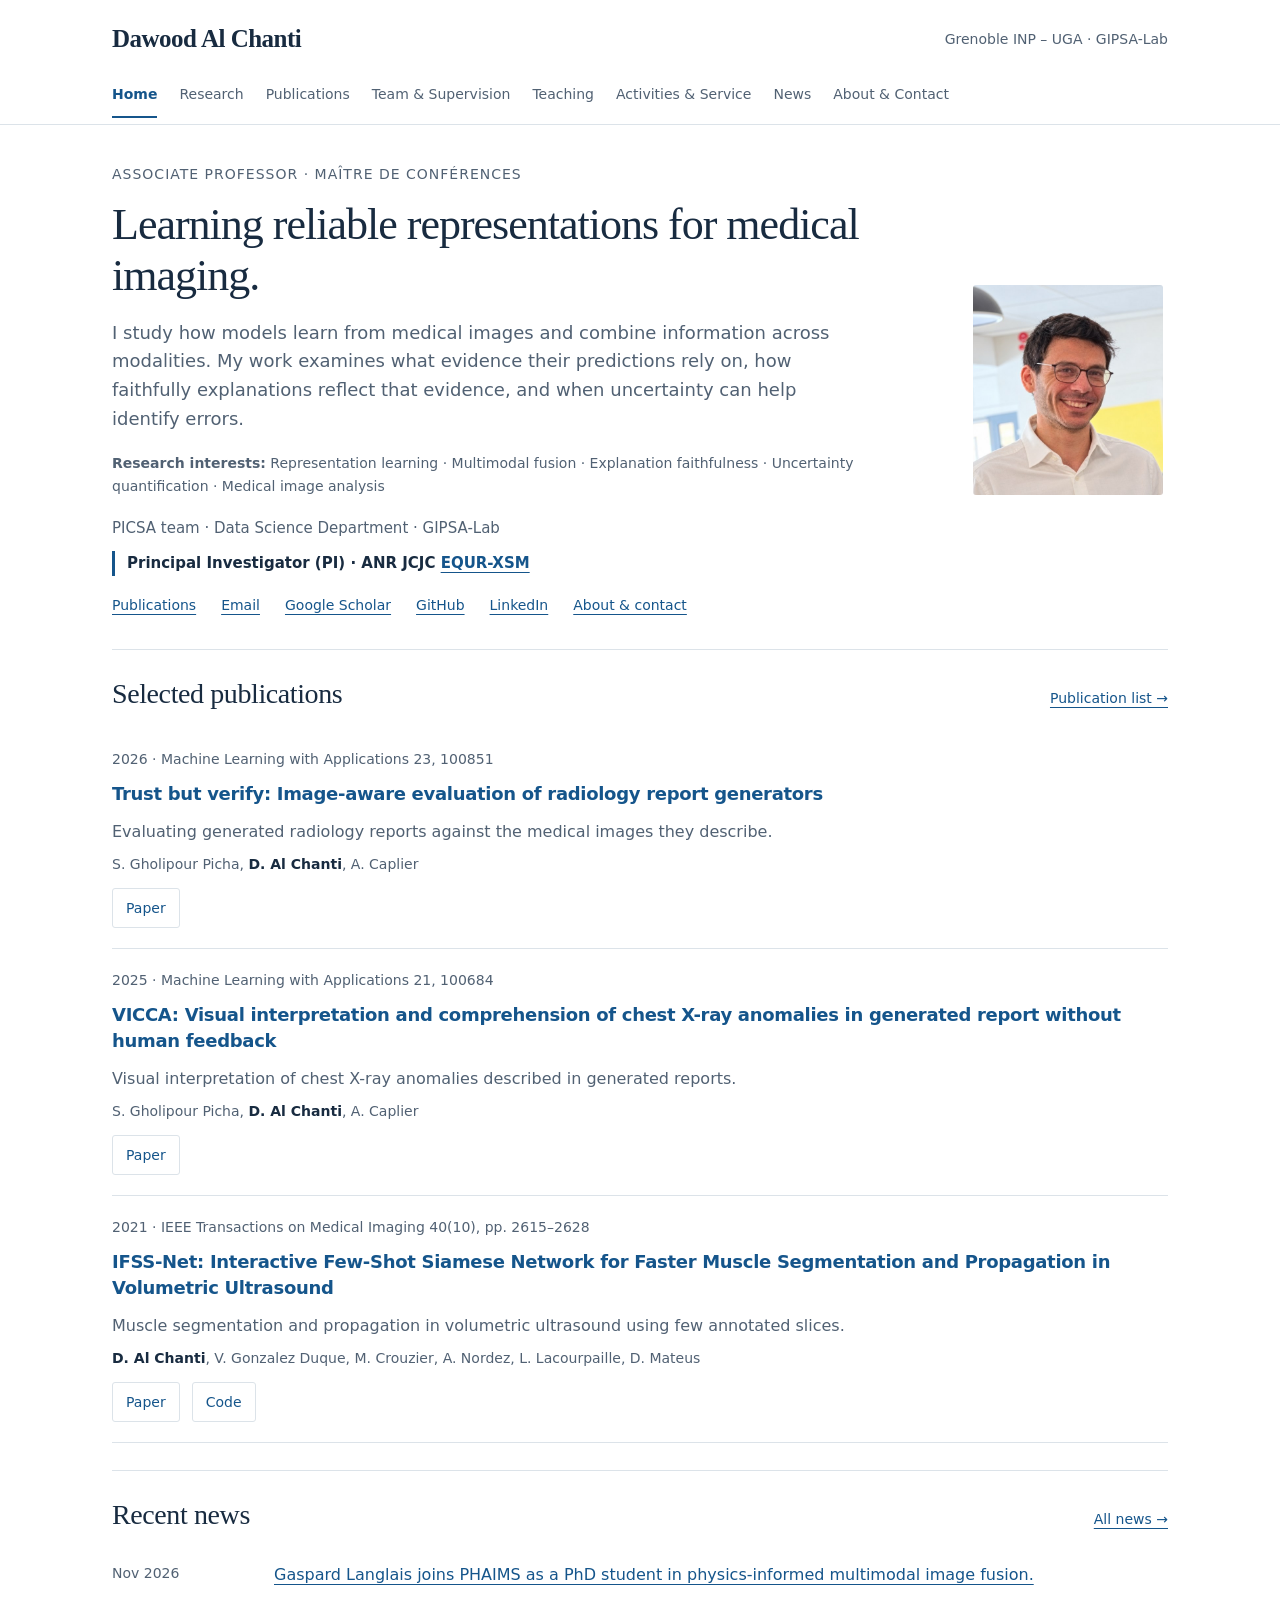
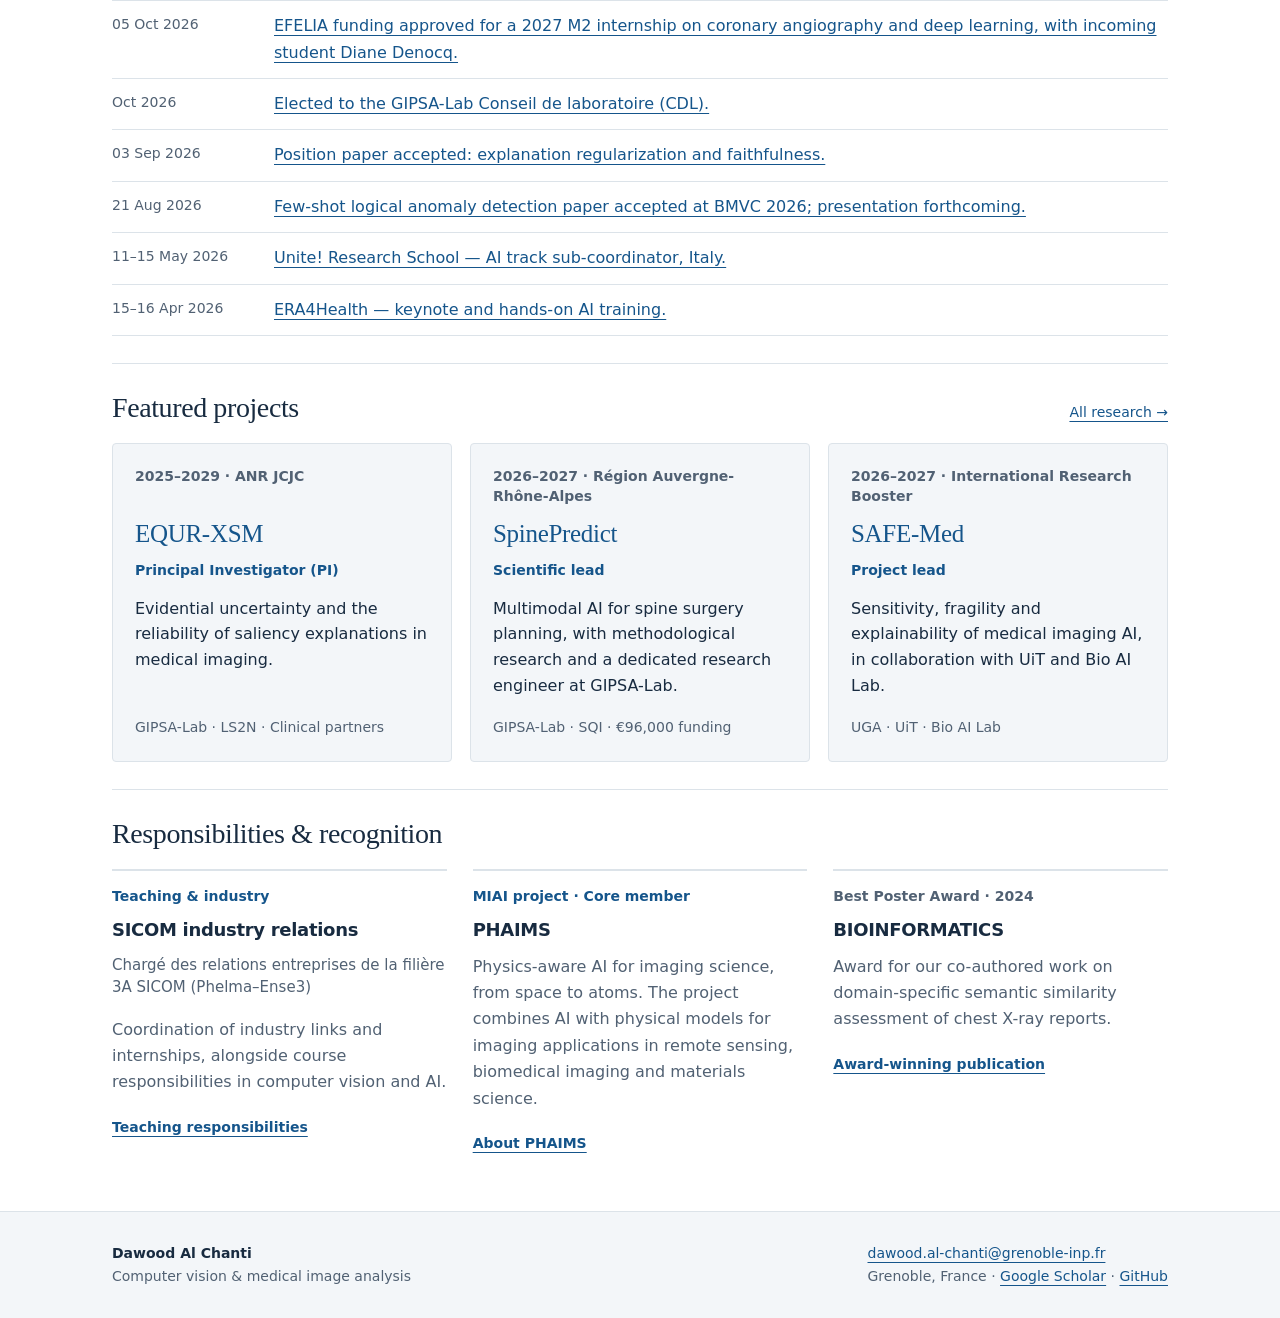
==== commit 4a8d820a: "Update homepage research headline, introduction and interests" ====
--- a/index.html
+++ b/index.html
@@ -1,2 +1,2 @@
 <!doctype html>
-<html lang="en"><head><meta charset="utf-8"><meta name="viewport" content="width=device-width,initial-scale=1"><title>Computer vision &amp; medical imaging | Dawood Al Chanti</title><meta name="description" content="Dawood Al Chanti, Associate Professor at Grenoble INP – Phelma and GIPSA-Lab. Research in medical imaging, uncertainty quantification and explainable AI."><meta name="theme-color" content="#122439"><link rel="stylesheet" href="assets/style.css?v=20260922-1"><script type="application/ld+json">{"@context": "https://schema.org", "@type": "Person", "name": "Dawood Al Chanti", "jobTitle": "Associate Professor", "affiliation": {"@type": "Organization", "name": "Grenoble INP \u2013 Phelma / GIPSA-Lab"}, "sameAs": ["https://scholar.google.fr/citations?user=osXo54QAAAAJ&hl=en", "https://github.com/DawoodChanti", "https://www.linkedin.com/in/dawood-a-1231b355"]}</script><link rel="canonical" href="https://dawoodchanti.github.io/"></head><body><a class="skip" href="#main">Skip to content</a><header><div class="wrap mast"><a class="brand" href="index.html">Dawood Al Chanti</a><span class="affiliation">Grenoble INP – UGA · GIPSA-Lab</span></div><nav class="wrap main-nav" aria-label="Main navigation"><a href="index.html" aria-current="page">Home</a><a href="research.html">Research</a><a href="publications.html">Publications</a><a href="people.html">Team &amp; Supervision</a><a href="teaching.html">Teaching</a><a href="service.html">Activities &amp; Service</a><a href="news.html">News</a><a href="about.html">About &amp; Contact</a></nav></header><main tabindex="-1" id="main" class="wrap"><section class="hero"><div><p class="eyebrow">Associate Professor · Maître de conférences</p><h1>Computer vision &amp;<br>reliable medical AI.</h1><p class="lead">I develop and evaluate machine learning methods for medical image analysis, with a focus on uncertainty, explainable AI, and learning with limited annotations.</p><p class="hero-affiliation">PICSA team · Data Science Department · GIPSA-Lab<br><strong>Principal Investigator (PI) · ANR JCJC <a href="https://dawoodchanti.github.io/anr-jcjc-equr-xsm/index.html">EQUR-XSM</a></strong></p><div class="links"><a href="publications.html">Publications</a><a href="mailto:dawood.al-chanti@grenoble-inp.fr">Email</a><a href="https://scholar.google.fr/citations?user=osXo54QAAAAJ&amp;hl=en">Google Scholar</a><a href="https://github.com/DawoodChanti">GitHub</a><a href="https://www.linkedin.com/in/dawood-a-1231b355">LinkedIn</a><a href="about.html">About &amp; contact</a></div></div><img class="portrait" src="assets/portrait.jpg?v=20261020" alt="Dawood Al Chanti" width="210" height="250"></section><section class="section" id="selected-publications"><div class="section-head"><h2>Selected publications</h2><a href="publications.html">Publication list →</a></div><article class="publication"><span class="pub-meta">2026 · Machine Learning with Applications 23, 100851</span><h3><a href="https://doi.org/10.1016/j.mlwa.2026.100851">Trust but verify: Image-aware evaluation of radiology report generators</a></h3><p class="contribution">Evaluating generated radiology reports against the medical images they describe.</p><p class="meta">S. Gholipour Picha, <strong>D. Al Chanti</strong>, A. Caplier</p><div class="pub-links"><a href="https://doi.org/10.1016/j.mlwa.2026.100851" aria-label="Read Trust but verify: Image-aware evaluation of radiology report generators">Paper</a></div></article><article class="publication"><span class="pub-meta">2025 · Machine Learning with Applications 21, 100684</span><h3><a href="https://doi.org/10.1016/j.mlwa.2025.100684">VICCA: Visual interpretation and comprehension of chest X-ray anomalies in generated report without human feedback</a></h3><p class="contribution">Visual interpretation of chest X-ray anomalies described in generated reports.</p><p class="meta">S. Gholipour Picha, <strong>D. Al Chanti</strong>, A. Caplier</p><div class="pub-links"><a href="https://doi.org/10.1016/j.mlwa.2025.100684" aria-label="Read VICCA: Visual interpretation and comprehension of chest X-ray anomalies in generated report without human feedback">Paper</a></div></article><article class="publication"><span class="pub-meta">2021 · IEEE Transactions on Medical Imaging 40(10), pp. 2615–2628</span><h3><a href="https://doi.org/10.1109/TMI.2021.3058303">IFSS-Net: Interactive Few-Shot Siamese Network for Faster Muscle Segmentation and Propagation in Volumetric Ultrasound</a></h3><p class="contribution">Muscle segmentation and propagation in volumetric ultrasound using few annotated slices.</p><p class="meta"><strong>D. Al Chanti</strong>, V. Gonzalez Duque, M. Crouzier, A. Nordez, L. Lacourpaille, D. Mateus</p><div class="pub-links"><a href="https://doi.org/10.1109/TMI.2021.3058303" aria-label="Read IFSS-Net: Interactive Few-Shot Siamese Network for Faster Muscle Segmentation and Propagation in Volumetric Ultrasound">Paper</a><a href="https://github.com/DawoodChanti/IFSS-Net">Code</a></div></article></section><section class="section" id="news"><div class="section-head"><h2>Recent news</h2><a href="news.html">All news →</a></div><article class="news-row"><time datetime="2026-11">Nov 2026</time><div><p><a href="news.html#phaims-gaspard-2026">Gaspard Langlais joins PHAIMS as a PhD student in physics-informed multimodal image fusion.</a></p></div></article><article class="news-row"><time datetime="2026-10-05">05 Oct 2026</time><div><p><a href="news.html#efelia-m2-2026">EFELIA funding approved for a 2027 M2 internship on coronary angiography and deep learning, with incoming student Diane Denocq.</a></p></div></article><article class="news-row"><time datetime="2026-10">Oct 2026</time><div><p><a href="news.html#cdl-2026">Elected to the GIPSA-Lab Conseil de laboratoire (CDL).</a></p></div></article><article class="news-row"><time datetime="2026-09-03">03 Sep 2026</time><div><p><a href="news.html">Position paper accepted: explanation regularization and faithfulness.</a></p></div></article><article class="news-row"><time datetime="2026-08-21">21 Aug 2026</time><div><p><a href="news.html#bmvc-2026">Few-shot logical anomaly detection paper accepted at BMVC 2026; presentation forthcoming.</a></p></div></article><article class="news-row"><time datetime="2026-05-11">11–15 May 2026</time><div><p><a href="news.html">Unite! Research School — AI track sub-coordinator, Italy.</a></p></div></article><article class="news-row"><time datetime="2026-04-15">15–16 Apr 2026</time><div><p><a href="news.html">ERA4Health — keynote and hands-on AI training.</a></p></div></article></section><section class="section" id="projects"><div class="section-head"><h2>Featured projects</h2><a href="research.html">All research →</a></div><div class="grid"><article class="card"><span class="tag">2025–2029 · ANR JCJC</span><h3><a href="https://dawoodchanti.github.io/anr-jcjc-equr-xsm/index.html">EQUR-XSM</a></h3><span class="role-label">Principal Investigator (PI)</span><p>Evidential uncertainty and the reliability of saliency explanations in medical imaging.</p><div class="meta">GIPSA-Lab · LS2N · Clinical partners</div></article><article class="card"><span class="tag">2026–2027 · Région Auvergne-Rhône-Alpes</span><h3><a href="research.html#spinepredict">SpinePredict</a></h3><span class="role-label">Scientific lead</span><p>Multimodal AI for spine surgery planning, with methodological research and a dedicated research engineer at GIPSA-Lab.</p><div class="meta">GIPSA-Lab · SQI · €96,000 funding</div></article><article class="card"><span class="tag">2026–2027 · International Research Booster</span><h3><a href="research.html#safe-med">SAFE-Med</a></h3><span class="role-label">Project lead</span><p>Sensitivity, fragility and explainability of medical imaging AI, in collaboration with UiT and Bio AI Lab.</p><div class="meta">UGA · UiT · Bio AI Lab</div></article></div></section><section class="section" id="highlights"><div class="section-head"><h2>Responsibilities &amp; recognition</h2></div><div class="highlights"><article><span class="tag">Teaching &amp; industry</span><h3>SICOM industry relations</h3><p lang="fr">Chargé des relations entreprises de la filière 3A SICOM (Phelma–Ense3)</p><p>Coordination of industry links and internships, alongside course responsibilities in computer vision and AI.</p><a href="teaching.html#responsibilities">Teaching responsibilities</a></article><article><span class="tag">MIAI project · Core member</span><h3>PHAIMS</h3><p>Physics-aware AI for imaging science, from space to atoms. The project combines AI with physical models for imaging applications in remote sensing, biomedical imaging and materials science.</p><a href="research.html#phaims">About PHAIMS</a></article><article class="recognition"><span class="tag">Best Poster Award · 2024</span><h3>BIOINFORMATICS</h3><p>Award for our co-authored work on domain-specific semantic similarity assessment of chest X-ray reports.</p><a href="publications.html#year-2024">Award-winning publication</a></article></div></section></main><footer><div class="wrap footer-inner"><div><strong>Dawood Al Chanti</strong><br>Computer vision &amp; medical image analysis</div><div><a href="mailto:dawood.al-chanti@grenoble-inp.fr">dawood.al-chanti@grenoble-inp.fr</a><br>Grenoble, France · <a href="https://scholar.google.fr/citations?user=osXo54QAAAAJ&amp;hl=en">Google Scholar</a> · <a href="https://github.com/DawoodChanti">GitHub</a></div></div></footer></body></html>+<html lang="en"><head><meta charset="utf-8"><meta name="viewport" content="width=device-width,initial-scale=1"><title>Computer vision &amp; medical imaging | Dawood Al Chanti</title><meta name="description" content="Dawood Al Chanti, Associate Professor at Grenoble INP – Phelma and GIPSA-Lab. Research in medical imaging, uncertainty quantification and explainable AI."><meta name="theme-color" content="#122439"><link rel="stylesheet" href="assets/style.css?v=20260922-1"><script type="application/ld+json">{"@context": "https://schema.org", "@type": "Person", "name": "Dawood Al Chanti", "jobTitle": "Associate Professor", "affiliation": {"@type": "Organization", "name": "Grenoble INP \u2013 Phelma / GIPSA-Lab"}, "sameAs": ["https://scholar.google.fr/citations?user=osXo54QAAAAJ&hl=en", "https://github.com/DawoodChanti", "https://www.linkedin.com/in/dawood-a-1231b355"]}</script><link rel="canonical" href="https://dawoodchanti.github.io/"></head><body><a class="skip" href="#main">Skip to content</a><header><div class="wrap mast"><a class="brand" href="index.html">Dawood Al Chanti</a><span class="affiliation">Grenoble INP – UGA · GIPSA-Lab</span></div><nav class="wrap main-nav" aria-label="Main navigation"><a href="index.html" aria-current="page">Home</a><a href="research.html">Research</a><a href="publications.html">Publications</a><a href="people.html">Team &amp; Supervision</a><a href="teaching.html">Teaching</a><a href="service.html">Activities &amp; Service</a><a href="news.html">News</a><a href="about.html">About &amp; Contact</a></nav></header><main tabindex="-1" id="main" class="wrap"><section class="hero"><div><p class="eyebrow">Associate Professor · Maître de conférences</p><h1>Learning reliable representations for medical imaging.</h1><p class="lead">I study how models learn from medical images and combine information across modalities. My work examines what evidence their predictions rely on, how faithfully explanations reflect that evidence, and when uncertainty can help identify errors.</p><p class="meta"><strong>Research interests:</strong> Representation learning · Multimodal fusion · Explanation faithfulness · Uncertainty quantification · Medical image analysis</p><p class="hero-affiliation">PICSA team · Data Science Department · GIPSA-Lab<br><strong>Principal Investigator (PI) · ANR JCJC <a href="https://dawoodchanti.github.io/anr-jcjc-equr-xsm/index.html">EQUR-XSM</a></strong></p><div class="links"><a href="publications.html">Publications</a><a href="mailto:dawood.al-chanti@grenoble-inp.fr">Email</a><a href="https://scholar.google.fr/citations?user=osXo54QAAAAJ&amp;hl=en">Google Scholar</a><a href="https://github.com/DawoodChanti">GitHub</a><a href="https://www.linkedin.com/in/dawood-a-1231b355">LinkedIn</a><a href="about.html">About &amp; contact</a></div></div><img class="portrait" src="assets/portrait.jpg?v=20261020" alt="Dawood Al Chanti" width="210" height="250"></section><section class="section" id="selected-publications"><div class="section-head"><h2>Selected publications</h2><a href="publications.html">Publication list →</a></div><article class="publication"><span class="pub-meta">2026 · Machine Learning with Applications 23, 100851</span><h3><a href="https://doi.org/10.1016/j.mlwa.2026.100851">Trust but verify: Image-aware evaluation of radiology report generators</a></h3><p class="contribution">Evaluating generated radiology reports against the medical images they describe.</p><p class="meta">S. Gholipour Picha, <strong>D. Al Chanti</strong>, A. Caplier</p><div class="pub-links"><a href="https://doi.org/10.1016/j.mlwa.2026.100851" aria-label="Read Trust but verify: Image-aware evaluation of radiology report generators">Paper</a></div></article><article class="publication"><span class="pub-meta">2025 · Machine Learning with Applications 21, 100684</span><h3><a href="https://doi.org/10.1016/j.mlwa.2025.100684">VICCA: Visual interpretation and comprehension of chest X-ray anomalies in generated report without human feedback</a></h3><p class="contribution">Visual interpretation of chest X-ray anomalies described in generated reports.</p><p class="meta">S. Gholipour Picha, <strong>D. Al Chanti</strong>, A. Caplier</p><div class="pub-links"><a href="https://doi.org/10.1016/j.mlwa.2025.100684" aria-label="Read VICCA: Visual interpretation and comprehension of chest X-ray anomalies in generated report without human feedback">Paper</a></div></article><article class="publication"><span class="pub-meta">2021 · IEEE Transactions on Medical Imaging 40(10), pp. 2615–2628</span><h3><a href="https://doi.org/10.1109/TMI.2021.3058303">IFSS-Net: Interactive Few-Shot Siamese Network for Faster Muscle Segmentation and Propagation in Volumetric Ultrasound</a></h3><p class="contribution">Muscle segmentation and propagation in volumetric ultrasound using few annotated slices.</p><p class="meta"><strong>D. Al Chanti</strong>, V. Gonzalez Duque, M. Crouzier, A. Nordez, L. Lacourpaille, D. Mateus</p><div class="pub-links"><a href="https://doi.org/10.1109/TMI.2021.3058303" aria-label="Read IFSS-Net: Interactive Few-Shot Siamese Network for Faster Muscle Segmentation and Propagation in Volumetric Ultrasound">Paper</a><a href="https://github.com/DawoodChanti/IFSS-Net">Code</a></div></article></section><section class="section" id="news"><div class="section-head"><h2>Recent news</h2><a href="news.html">All news →</a></div><article class="news-row"><time datetime="2026-11">Nov 2026</time><div><p><a href="news.html#phaims-gaspard-2026">Gaspard Langlais joins PHAIMS as a PhD student in physics-informed multimodal image fusion.</a></p></div></article><article class="news-row"><time datetime="2026-10-05">05 Oct 2026</time><div><p><a href="news.html#efelia-m2-2026">EFELIA funding approved for a 2027 M2 internship on coronary angiography and deep learning, with incoming student Diane Denocq.</a></p></div></article><article class="news-row"><time datetime="2026-10">Oct 2026</time><div><p><a href="news.html#cdl-2026">Elected to the GIPSA-Lab Conseil de laboratoire (CDL).</a></p></div></article><article class="news-row"><time datetime="2026-09-03">03 Sep 2026</time><div><p><a href="news.html">Position paper accepted: explanation regularization and faithfulness.</a></p></div></article><article class="news-row"><time datetime="2026-08-21">21 Aug 2026</time><div><p><a href="news.html#bmvc-2026">Few-shot logical anomaly detection paper accepted at BMVC 2026; presentation forthcoming.</a></p></div></article><article class="news-row"><time datetime="2026-05-11">11–15 May 2026</time><div><p><a href="news.html">Unite! Research School — AI track sub-coordinator, Italy.</a></p></div></article><article class="news-row"><time datetime="2026-04-15">15–16 Apr 2026</time><div><p><a href="news.html">ERA4Health — keynote and hands-on AI training.</a></p></div></article></section><section class="section" id="projects"><div class="section-head"><h2>Featured projects</h2><a href="research.html">All research →</a></div><div class="grid"><article class="card"><span class="tag">2025–2029 · ANR JCJC</span><h3><a href="https://dawoodchanti.github.io/anr-jcjc-equr-xsm/index.html">EQUR-XSM</a></h3><span class="role-label">Principal Investigator (PI)</span><p>Evidential uncertainty and the reliability of saliency explanations in medical imaging.</p><div class="meta">GIPSA-Lab · LS2N · Clinical partners</div></article><article class="card"><span class="tag">2026–2027 · Région Auvergne-Rhône-Alpes</span><h3><a href="research.html#spinepredict">SpinePredict</a></h3><span class="role-label">Scientific lead</span><p>Multimodal AI for spine surgery planning, with methodological research and a dedicated research engineer at GIPSA-Lab.</p><div class="meta">GIPSA-Lab · SQI · €96,000 funding</div></article><article class="card"><span class="tag">2026–2027 · International Research Booster</span><h3><a href="research.html#safe-med">SAFE-Med</a></h3><span class="role-label">Project lead</span><p>Sensitivity, fragility and explainability of medical imaging AI, in collaboration with UiT and Bio AI Lab.</p><div class="meta">UGA · UiT · Bio AI Lab</div></article></div></section><section class="section" id="highlights"><div class="section-head"><h2>Responsibilities &amp; recognition</h2></div><div class="highlights"><article><span class="tag">Teaching &amp; industry</span><h3>SICOM industry relations</h3><p lang="fr">Chargé des relations entreprises de la filière 3A SICOM (Phelma–Ense3)</p><p>Coordination of industry links and internships, alongside course responsibilities in computer vision and AI.</p><a href="teaching.html#responsibilities">Teaching responsibilities</a></article><article><span class="tag">MIAI project · Core member</span><h3>PHAIMS</h3><p>Physics-aware AI for imaging science, from space to atoms. The project combines AI with physical models for imaging applications in remote sensing, biomedical imaging and materials science.</p><a href="research.html#phaims">About PHAIMS</a></article><article class="recognition"><span class="tag">Best Poster Award · 2024</span><h3>BIOINFORMATICS</h3><p>Award for our co-authored work on domain-specific semantic similarity assessment of chest X-ray reports.</p><a href="publications.html#year-2024">Award-winning publication</a></article></div></section></main><footer><div class="wrap footer-inner"><div><strong>Dawood Al Chanti</strong><br>Computer vision &amp; medical image analysis</div><div><a href="mailto:dawood.al-chanti@grenoble-inp.fr">dawood.al-chanti@grenoble-inp.fr</a><br>Grenoble, France · <a href="https://scholar.google.fr/citations?user=osXo54QAAAAJ&amp;hl=en">Google Scholar</a> · <a href="https://github.com/DawoodChanti">GitHub</a></div></div></footer></body></html>
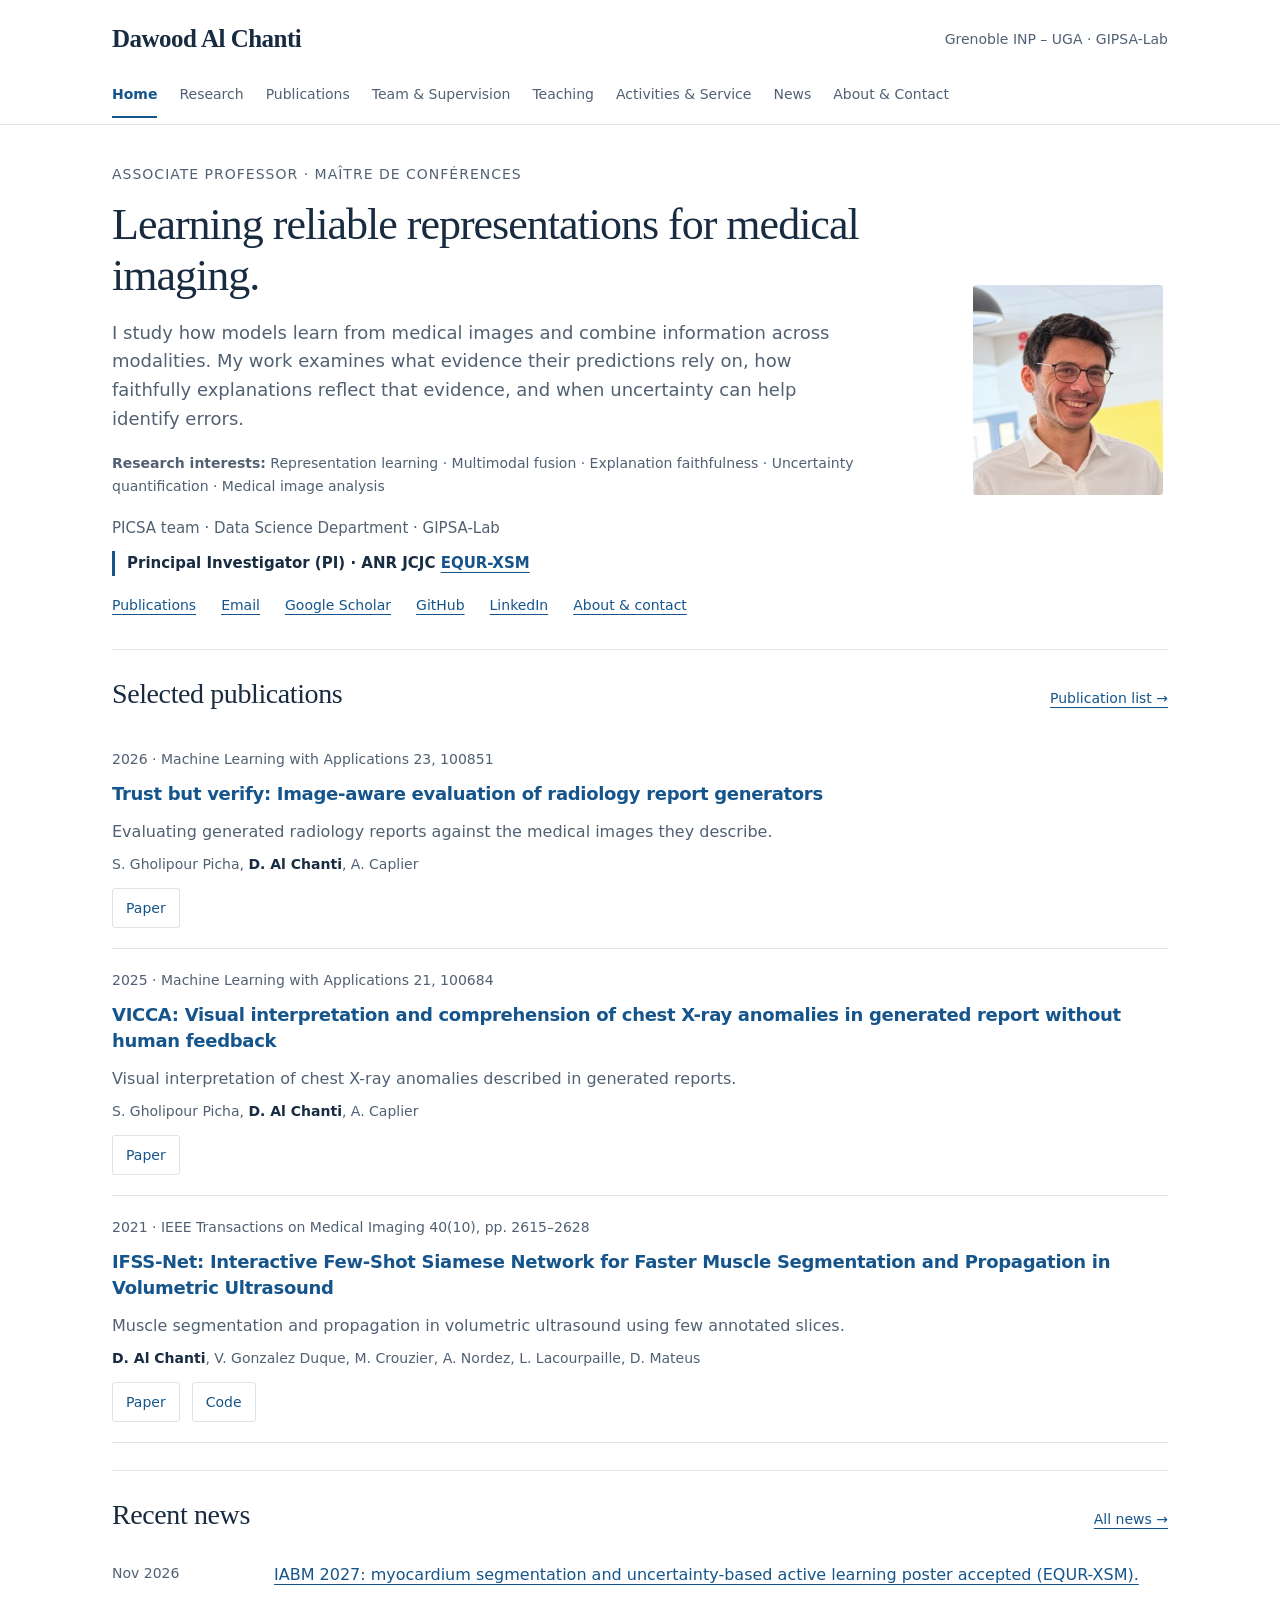
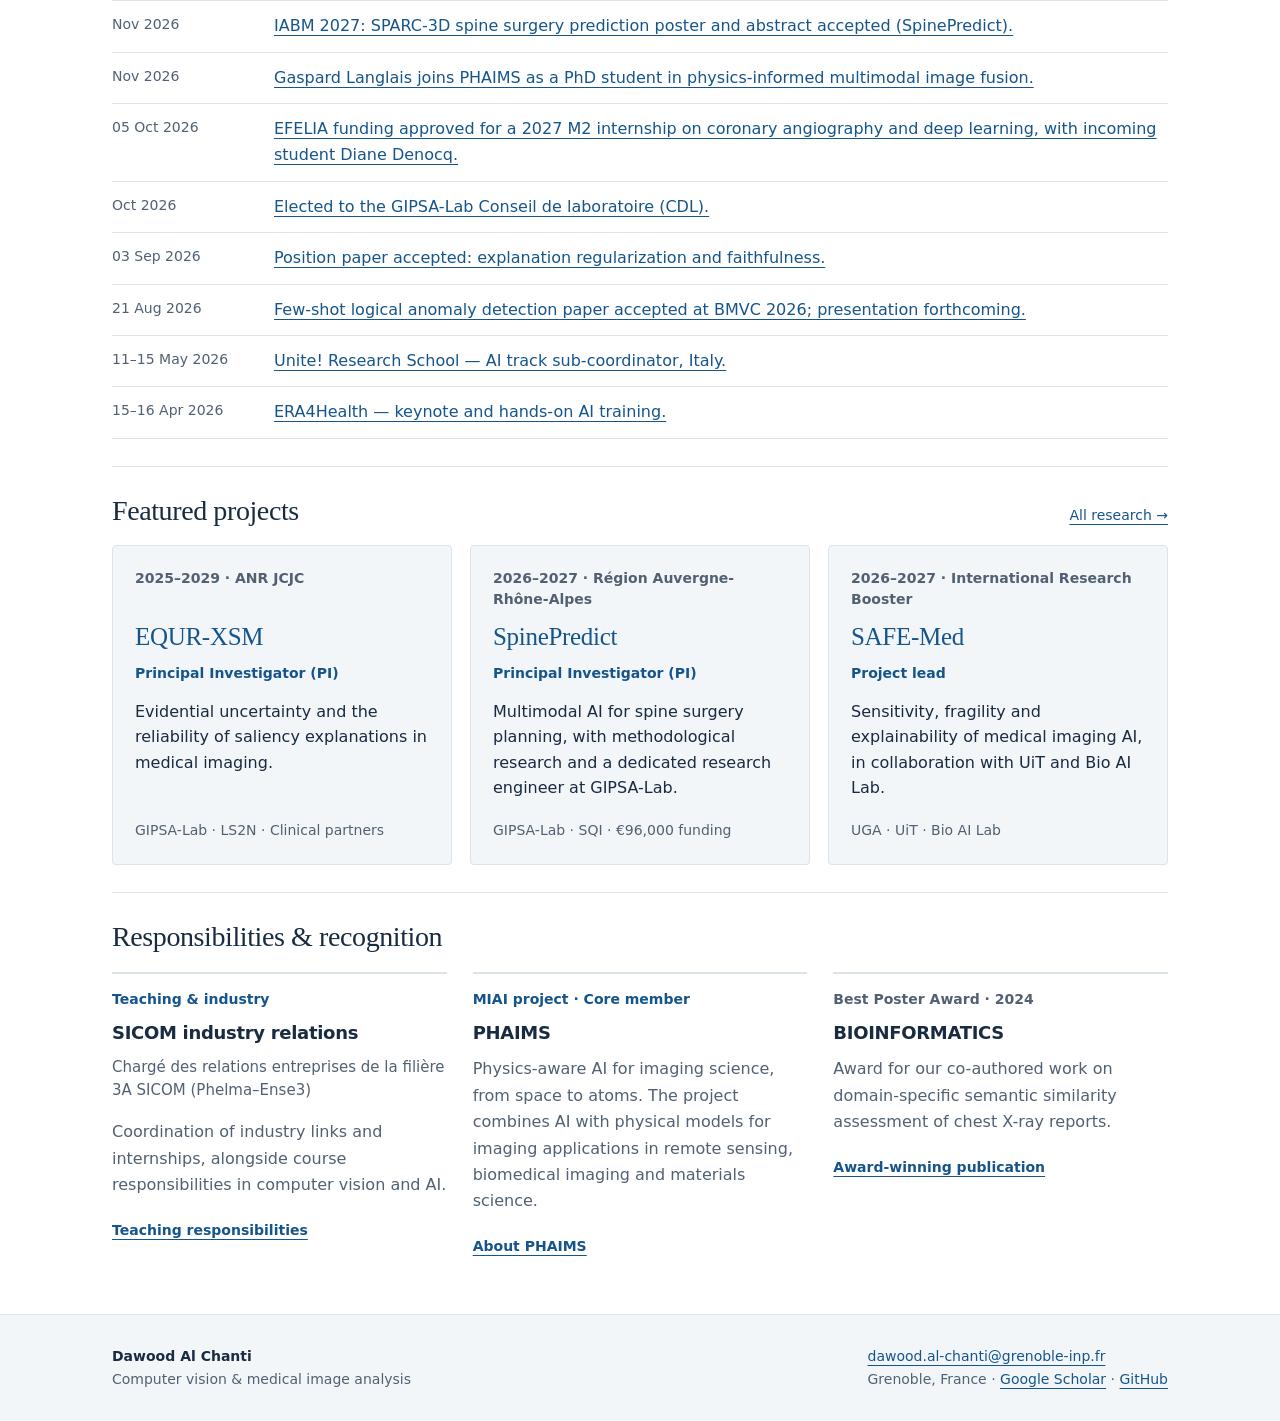
==== commit e796e993: "Announce accepted IABM 2027 posters for EQUR-XSM and SpinePredict" ====
--- a/index.html
+++ b/index.html
@@ -1,2 +1,2 @@
 <!doctype html>
-<html lang="en"><head><meta charset="utf-8"><meta name="viewport" content="width=device-width,initial-scale=1"><title>Computer vision &amp; medical imaging | Dawood Al Chanti</title><meta name="description" content="Dawood Al Chanti, Associate Professor at Grenoble INP – Phelma and GIPSA-Lab. Research in medical imaging, uncertainty quantification and explainable AI."><meta name="theme-color" content="#122439"><link rel="stylesheet" href="assets/style.css?v=20260922-1"><script type="application/ld+json">{"@context": "https://schema.org", "@type": "Person", "name": "Dawood Al Chanti", "jobTitle": "Associate Professor", "affiliation": {"@type": "Organization", "name": "Grenoble INP \u2013 Phelma / GIPSA-Lab"}, "sameAs": ["https://scholar.google.fr/citations?user=osXo54QAAAAJ&hl=en", "https://github.com/DawoodChanti", "https://www.linkedin.com/in/dawood-a-1231b355"]}</script><link rel="canonical" href="https://dawoodchanti.github.io/"></head><body><a class="skip" href="#main">Skip to content</a><header><div class="wrap mast"><a class="brand" href="index.html">Dawood Al Chanti</a><span class="affiliation">Grenoble INP – UGA · GIPSA-Lab</span></div><nav class="wrap main-nav" aria-label="Main navigation"><a href="index.html" aria-current="page">Home</a><a href="research.html">Research</a><a href="publications.html">Publications</a><a href="people.html">Team &amp; Supervision</a><a href="teaching.html">Teaching</a><a href="service.html">Activities &amp; Service</a><a href="news.html">News</a><a href="about.html">About &amp; Contact</a></nav></header><main tabindex="-1" id="main" class="wrap"><section class="hero"><div><p class="eyebrow">Associate Professor · Maître de conférences</p><h1>Learning reliable representations for medical imaging.</h1><p class="lead">I study how models learn from medical images and combine information across modalities. My work examines what evidence their predictions rely on, how faithfully explanations reflect that evidence, and when uncertainty can help identify errors.</p><p class="meta"><strong>Research interests:</strong> Representation learning · Multimodal fusion · Explanation faithfulness · Uncertainty quantification · Medical image analysis</p><p class="hero-affiliation">PICSA team · Data Science Department · GIPSA-Lab<br><strong>Principal Investigator (PI) · ANR JCJC <a href="https://dawoodchanti.github.io/anr-jcjc-equr-xsm/index.html">EQUR-XSM</a></strong></p><div class="links"><a href="publications.html">Publications</a><a href="mailto:dawood.al-chanti@grenoble-inp.fr">Email</a><a href="https://scholar.google.fr/citations?user=osXo54QAAAAJ&amp;hl=en">Google Scholar</a><a href="https://github.com/DawoodChanti">GitHub</a><a href="https://www.linkedin.com/in/dawood-a-1231b355">LinkedIn</a><a href="about.html">About &amp; contact</a></div></div><img class="portrait" src="assets/portrait.jpg?v=20261020" alt="Dawood Al Chanti" width="210" height="250"></section><section class="section" id="selected-publications"><div class="section-head"><h2>Selected publications</h2><a href="publications.html">Publication list →</a></div><article class="publication"><span class="pub-meta">2026 · Machine Learning with Applications 23, 100851</span><h3><a href="https://doi.org/10.1016/j.mlwa.2026.100851">Trust but verify: Image-aware evaluation of radiology report generators</a></h3><p class="contribution">Evaluating generated radiology reports against the medical images they describe.</p><p class="meta">S. Gholipour Picha, <strong>D. Al Chanti</strong>, A. Caplier</p><div class="pub-links"><a href="https://doi.org/10.1016/j.mlwa.2026.100851" aria-label="Read Trust but verify: Image-aware evaluation of radiology report generators">Paper</a></div></article><article class="publication"><span class="pub-meta">2025 · Machine Learning with Applications 21, 100684</span><h3><a href="https://doi.org/10.1016/j.mlwa.2025.100684">VICCA: Visual interpretation and comprehension of chest X-ray anomalies in generated report without human feedback</a></h3><p class="contribution">Visual interpretation of chest X-ray anomalies described in generated reports.</p><p class="meta">S. Gholipour Picha, <strong>D. Al Chanti</strong>, A. Caplier</p><div class="pub-links"><a href="https://doi.org/10.1016/j.mlwa.2025.100684" aria-label="Read VICCA: Visual interpretation and comprehension of chest X-ray anomalies in generated report without human feedback">Paper</a></div></article><article class="publication"><span class="pub-meta">2021 · IEEE Transactions on Medical Imaging 40(10), pp. 2615–2628</span><h3><a href="https://doi.org/10.1109/TMI.2021.3058303">IFSS-Net: Interactive Few-Shot Siamese Network for Faster Muscle Segmentation and Propagation in Volumetric Ultrasound</a></h3><p class="contribution">Muscle segmentation and propagation in volumetric ultrasound using few annotated slices.</p><p class="meta"><strong>D. Al Chanti</strong>, V. Gonzalez Duque, M. Crouzier, A. Nordez, L. Lacourpaille, D. Mateus</p><div class="pub-links"><a href="https://doi.org/10.1109/TMI.2021.3058303" aria-label="Read IFSS-Net: Interactive Few-Shot Siamese Network for Faster Muscle Segmentation and Propagation in Volumetric Ultrasound">Paper</a><a href="https://github.com/DawoodChanti/IFSS-Net">Code</a></div></article></section><section class="section" id="news"><div class="section-head"><h2>Recent news</h2><a href="news.html">All news →</a></div><article class="news-row"><time datetime="2026-11">Nov 2026</time><div><p><a href="news.html#phaims-gaspard-2026">Gaspard Langlais joins PHAIMS as a PhD student in physics-informed multimodal image fusion.</a></p></div></article><article class="news-row"><time datetime="2026-10-05">05 Oct 2026</time><div><p><a href="news.html#efelia-m2-2026">EFELIA funding approved for a 2027 M2 internship on coronary angiography and deep learning, with incoming student Diane Denocq.</a></p></div></article><article class="news-row"><time datetime="2026-10">Oct 2026</time><div><p><a href="news.html#cdl-2026">Elected to the GIPSA-Lab Conseil de laboratoire (CDL).</a></p></div></article><article class="news-row"><time datetime="2026-09-03">03 Sep 2026</time><div><p><a href="news.html">Position paper accepted: explanation regularization and faithfulness.</a></p></div></article><article class="news-row"><time datetime="2026-08-21">21 Aug 2026</time><div><p><a href="news.html#bmvc-2026">Few-shot logical anomaly detection paper accepted at BMVC 2026; presentation forthcoming.</a></p></div></article><article class="news-row"><time datetime="2026-05-11">11–15 May 2026</time><div><p><a href="news.html">Unite! Research School — AI track sub-coordinator, Italy.</a></p></div></article><article class="news-row"><time datetime="2026-04-15">15–16 Apr 2026</time><div><p><a href="news.html">ERA4Health — keynote and hands-on AI training.</a></p></div></article></section><section class="section" id="projects"><div class="section-head"><h2>Featured projects</h2><a href="research.html">All research →</a></div><div class="grid"><article class="card"><span class="tag">2025–2029 · ANR JCJC</span><h3><a href="https://dawoodchanti.github.io/anr-jcjc-equr-xsm/index.html">EQUR-XSM</a></h3><span class="role-label">Principal Investigator (PI)</span><p>Evidential uncertainty and the reliability of saliency explanations in medical imaging.</p><div class="meta">GIPSA-Lab · LS2N · Clinical partners</div></article><article class="card"><span class="tag">2026–2027 · Région Auvergne-Rhône-Alpes</span><h3><a href="research.html#spinepredict">SpinePredict</a></h3><span class="role-label">Scientific lead</span><p>Multimodal AI for spine surgery planning, with methodological research and a dedicated research engineer at GIPSA-Lab.</p><div class="meta">GIPSA-Lab · SQI · €96,000 funding</div></article><article class="card"><span class="tag">2026–2027 · International Research Booster</span><h3><a href="research.html#safe-med">SAFE-Med</a></h3><span class="role-label">Project lead</span><p>Sensitivity, fragility and explainability of medical imaging AI, in collaboration with UiT and Bio AI Lab.</p><div class="meta">UGA · UiT · Bio AI Lab</div></article></div></section><section class="section" id="highlights"><div class="section-head"><h2>Responsibilities &amp; recognition</h2></div><div class="highlights"><article><span class="tag">Teaching &amp; industry</span><h3>SICOM industry relations</h3><p lang="fr">Chargé des relations entreprises de la filière 3A SICOM (Phelma–Ense3)</p><p>Coordination of industry links and internships, alongside course responsibilities in computer vision and AI.</p><a href="teaching.html#responsibilities">Teaching responsibilities</a></article><article><span class="tag">MIAI project · Core member</span><h3>PHAIMS</h3><p>Physics-aware AI for imaging science, from space to atoms. The project combines AI with physical models for imaging applications in remote sensing, biomedical imaging and materials science.</p><a href="research.html#phaims">About PHAIMS</a></article><article class="recognition"><span class="tag">Best Poster Award · 2024</span><h3>BIOINFORMATICS</h3><p>Award for our co-authored work on domain-specific semantic similarity assessment of chest X-ray reports.</p><a href="publications.html#year-2024">Award-winning publication</a></article></div></section></main><footer><div class="wrap footer-inner"><div><strong>Dawood Al Chanti</strong><br>Computer vision &amp; medical image analysis</div><div><a href="mailto:dawood.al-chanti@grenoble-inp.fr">dawood.al-chanti@grenoble-inp.fr</a><br>Grenoble, France · <a href="https://scholar.google.fr/citations?user=osXo54QAAAAJ&amp;hl=en">Google Scholar</a> · <a href="https://github.com/DawoodChanti">GitHub</a></div></div></footer></body></html>+<html lang="en"><head><meta charset="utf-8"><meta name="viewport" content="width=device-width,initial-scale=1"><title>Computer vision &amp; medical imaging | Dawood Al Chanti</title><meta name="description" content="Dawood Al Chanti, Associate Professor at Grenoble INP – Phelma and GIPSA-Lab. Research in medical imaging, uncertainty quantification and explainable AI."><meta name="theme-color" content="#122439"><link rel="stylesheet" href="assets/style.css?v=20260922-1"><script type="application/ld+json">{"@context": "https://schema.org", "@type": "Person", "name": "Dawood Al Chanti", "jobTitle": "Associate Professor", "affiliation": {"@type": "Organization", "name": "Grenoble INP \u2013 Phelma / GIPSA-Lab"}, "sameAs": ["https://scholar.google.fr/citations?user=osXo54QAAAAJ&hl=en", "https://github.com/DawoodChanti", "https://www.linkedin.com/in/dawood-a-1231b355"]}</script><link rel="canonical" href="https://dawoodchanti.github.io/"></head><body><a class="skip" href="#main">Skip to content</a><header><div class="wrap mast"><a class="brand" href="index.html">Dawood Al Chanti</a><span class="affiliation">Grenoble INP – UGA · GIPSA-Lab</span></div><nav class="wrap main-nav" aria-label="Main navigation"><a href="index.html" aria-current="page">Home</a><a href="research.html">Research</a><a href="publications.html">Publications</a><a href="people.html">Team &amp; Supervision</a><a href="teaching.html">Teaching</a><a href="service.html">Activities &amp; Service</a><a href="news.html">News</a><a href="about.html">About &amp; Contact</a></nav></header><main tabindex="-1" id="main" class="wrap"><section class="hero"><div><p class="eyebrow">Associate Professor · Maître de conférences</p><h1>Learning reliable representations for medical imaging.</h1><p class="lead">I study how models learn from medical images and combine information across modalities. My work examines what evidence their predictions rely on, how faithfully explanations reflect that evidence, and when uncertainty can help identify errors.</p><p class="meta"><strong>Research interests:</strong> Representation learning · Multimodal fusion · Explanation faithfulness · Uncertainty quantification · Medical image analysis</p><p class="hero-affiliation">PICSA team · Data Science Department · GIPSA-Lab<br><strong>Principal Investigator (PI) · ANR JCJC <a href="https://dawoodchanti.github.io/anr-jcjc-equr-xsm/index.html">EQUR-XSM</a></strong></p><div class="links"><a href="publications.html">Publications</a><a href="mailto:dawood.al-chanti@grenoble-inp.fr">Email</a><a href="https://scholar.google.fr/citations?user=osXo54QAAAAJ&amp;hl=en">Google Scholar</a><a href="https://github.com/DawoodChanti">GitHub</a><a href="https://www.linkedin.com/in/dawood-a-1231b355">LinkedIn</a><a href="about.html">About &amp; contact</a></div></div><img class="portrait" src="assets/portrait.jpg?v=20261020" alt="Dawood Al Chanti" width="210" height="250"></section><section class="section" id="selected-publications"><div class="section-head"><h2>Selected publications</h2><a href="publications.html">Publication list →</a></div><article class="publication"><span class="pub-meta">2026 · Machine Learning with Applications 23, 100851</span><h3><a href="https://doi.org/10.1016/j.mlwa.2026.100851">Trust but verify: Image-aware evaluation of radiology report generators</a></h3><p class="contribution">Evaluating generated radiology reports against the medical images they describe.</p><p class="meta">S. Gholipour Picha, <strong>D. Al Chanti</strong>, A. Caplier</p><div class="pub-links"><a href="https://doi.org/10.1016/j.mlwa.2026.100851" aria-label="Read Trust but verify: Image-aware evaluation of radiology report generators">Paper</a></div></article><article class="publication"><span class="pub-meta">2025 · Machine Learning with Applications 21, 100684</span><h3><a href="https://doi.org/10.1016/j.mlwa.2025.100684">VICCA: Visual interpretation and comprehension of chest X-ray anomalies in generated report without human feedback</a></h3><p class="contribution">Visual interpretation of chest X-ray anomalies described in generated reports.</p><p class="meta">S. Gholipour Picha, <strong>D. Al Chanti</strong>, A. Caplier</p><div class="pub-links"><a href="https://doi.org/10.1016/j.mlwa.2025.100684" aria-label="Read VICCA: Visual interpretation and comprehension of chest X-ray anomalies in generated report without human feedback">Paper</a></div></article><article class="publication"><span class="pub-meta">2021 · IEEE Transactions on Medical Imaging 40(10), pp. 2615–2628</span><h3><a href="https://doi.org/10.1109/TMI.2021.3058303">IFSS-Net: Interactive Few-Shot Siamese Network for Faster Muscle Segmentation and Propagation in Volumetric Ultrasound</a></h3><p class="contribution">Muscle segmentation and propagation in volumetric ultrasound using few annotated slices.</p><p class="meta"><strong>D. Al Chanti</strong>, V. Gonzalez Duque, M. Crouzier, A. Nordez, L. Lacourpaille, D. Mateus</p><div class="pub-links"><a href="https://doi.org/10.1109/TMI.2021.3058303" aria-label="Read IFSS-Net: Interactive Few-Shot Siamese Network for Faster Muscle Segmentation and Propagation in Volumetric Ultrasound">Paper</a><a href="https://github.com/DawoodChanti/IFSS-Net">Code</a></div></article></section><section class="section" id="news"><div class="section-head"><h2>Recent news</h2><a href="news.html">All news →</a></div><article class="news-row"><time datetime="2026-11">Nov 2026</time><div><p><a href="news.html#iabm-2027-equr">IABM 2027: myocardium segmentation and uncertainty-based active learning poster accepted (EQUR-XSM).</a></p></div></article><article class="news-row"><time datetime="2026-11">Nov 2026</time><div><p><a href="news.html#iabm-2027-spine">IABM 2027: SPARC-3D spine surgery prediction poster and abstract accepted (SpinePredict).</a></p></div></article><article class="news-row"><time datetime="2026-11">Nov 2026</time><div><p><a href="news.html#phaims-gaspard-2026">Gaspard Langlais joins PHAIMS as a PhD student in physics-informed multimodal image fusion.</a></p></div></article><article class="news-row"><time datetime="2026-10-05">05 Oct 2026</time><div><p><a href="news.html#efelia-m2-2026">EFELIA funding approved for a 2027 M2 internship on coronary angiography and deep learning, with incoming student Diane Denocq.</a></p></div></article><article class="news-row"><time datetime="2026-10">Oct 2026</time><div><p><a href="news.html#cdl-2026">Elected to the GIPSA-Lab Conseil de laboratoire (CDL).</a></p></div></article><article class="news-row"><time datetime="2026-09-03">03 Sep 2026</time><div><p><a href="news.html">Position paper accepted: explanation regularization and faithfulness.</a></p></div></article><article class="news-row"><time datetime="2026-08-21">21 Aug 2026</time><div><p><a href="news.html#bmvc-2026">Few-shot logical anomaly detection paper accepted at BMVC 2026; presentation forthcoming.</a></p></div></article><article class="news-row"><time datetime="2026-05-11">11–15 May 2026</time><div><p><a href="news.html">Unite! Research School — AI track sub-coordinator, Italy.</a></p></div></article><article class="news-row"><time datetime="2026-04-15">15–16 Apr 2026</time><div><p><a href="news.html">ERA4Health — keynote and hands-on AI training.</a></p></div></article></section><section class="section" id="projects"><div class="section-head"><h2>Featured projects</h2><a href="research.html">All research →</a></div><div class="grid"><article class="card"><span class="tag">2025–2029 · ANR JCJC</span><h3><a href="https://dawoodchanti.github.io/anr-jcjc-equr-xsm/index.html">EQUR-XSM</a></h3><span class="role-label">Principal Investigator (PI)</span><p>Evidential uncertainty and the reliability of saliency explanations in medical imaging.</p><div class="meta">GIPSA-Lab · LS2N · Clinical partners</div></article><article class="card"><span class="tag">2026–2027 · Région Auvergne-Rhône-Alpes</span><h3><a href="research.html#spinepredict">SpinePredict</a></h3><span class="role-label">Principal Investigator (PI)</span><p>Multimodal AI for spine surgery planning, with methodological research and a dedicated research engineer at GIPSA-Lab.</p><div class="meta">GIPSA-Lab · SQI · €96,000 funding</div></article><article class="card"><span class="tag">2026–2027 · International Research Booster</span><h3><a href="research.html#safe-med">SAFE-Med</a></h3><span class="role-label">Project lead</span><p>Sensitivity, fragility and explainability of medical imaging AI, in collaboration with UiT and Bio AI Lab.</p><div class="meta">UGA · UiT · Bio AI Lab</div></article></div></section><section class="section" id="highlights"><div class="section-head"><h2>Responsibilities &amp; recognition</h2></div><div class="highlights"><article><span class="tag">Teaching &amp; industry</span><h3>SICOM industry relations</h3><p lang="fr">Chargé des relations entreprises de la filière 3A SICOM (Phelma–Ense3)</p><p>Coordination of industry links and internships, alongside course responsibilities in computer vision and AI.</p><a href="teaching.html#responsibilities">Teaching responsibilities</a></article><article><span class="tag">MIAI project · Core member</span><h3>PHAIMS</h3><p>Physics-aware AI for imaging science, from space to atoms. The project combines AI with physical models for imaging applications in remote sensing, biomedical imaging and materials science.</p><a href="research.html#phaims">About PHAIMS</a></article><article class="recognition"><span class="tag">Best Poster Award · 2024</span><h3>BIOINFORMATICS</h3><p>Award for our co-authored work on domain-specific semantic similarity assessment of chest X-ray reports.</p><a href="publications.html#year-2024">Award-winning publication</a></article></div></section></main><footer><div class="wrap footer-inner"><div><strong>Dawood Al Chanti</strong><br>Computer vision &amp; medical image analysis</div><div><a href="mailto:dawood.al-chanti@grenoble-inp.fr">dawood.al-chanti@grenoble-inp.fr</a><br>Grenoble, France · <a href="https://scholar.google.fr/citations?user=osXo54QAAAAJ&amp;hl=en">Google Scholar</a> · <a href="https://github.com/DawoodChanti">GitHub</a></div></div></footer></body></html>
